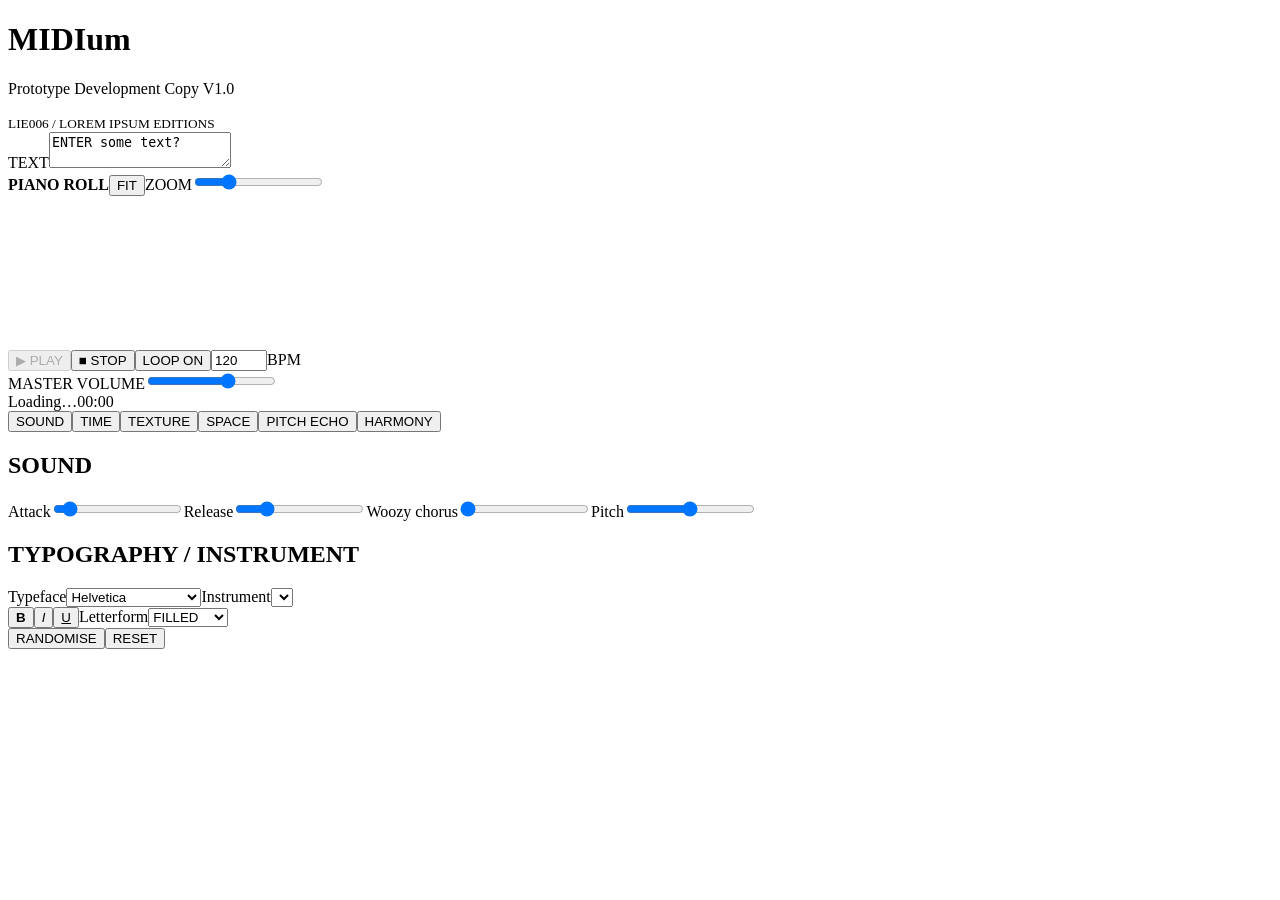
==== mobile/index.html @ 0c48cbe2 "Add mobile MK3 under mobile/; preserve desktop" ====
<!doctype html><html lang="en"><head><meta charset="utf-8"><meta name="viewport" content="width=device-width,initial-scale=1,viewport-fit=cover"><meta name="theme-color" content="#c84d16"><title>MIDIum Mobile MK3 — LIE006</title><link rel="stylesheet" href="mobile.css"></head><body><main><header><h1>MIDIum</h1><div><p>Prototype Development Copy V1.0</p><small>LIE006 / LOREM IPSUM EDITIONS</small></div></header><section class="source-panel"><label for="source">TEXT</label><textarea id="source" rows="2" spellcheck="false">ENTER some text?</textarea></section><section class="roll-panel" aria-label="Piano roll"><div class="roll-tools"><strong>PIANO ROLL</strong><span id="count"></span><button id="fit">FIT</button><label>ZOOM<input id="zoom" type="range" min=".2" max="12" step=".1" value="3"></label></div><div id="rollViewport"><div id="rollSurface"><canvas id="roll" aria-label="Text-generated notes"></canvas><div id="playhead"></div></div></div></section><div class="performance"><div class="transport"><button id="play" disabled>▶ PLAY</button><button id="stop">■ STOP</button><button id="loop" aria-pressed="true">LOOP ON</button><label class="tempo"><input id="tempo" aria-label="Tempo" type="number" min="20" max="480" value="120">BPM</label></div><label class="slider" for="volume"><span>MASTER VOLUME</span><input id="volume" type="range" min="0" max="100" step="1" value="65"><output id="volumeValue"></output></label></div><div class="readout"><span id="status" role="status">Loading…</span><span id="elapsed">00:00</span></div><nav class="tabs" aria-label="Effects"><button data-effect="sound" aria-pressed="true">SOUND</button><button data-effect="time" aria-pressed="false">TIME</button><button data-effect="texture" aria-pressed="false">TEXTURE</button><button data-effect="space" aria-pressed="false">SPACE</button><button data-effect="echo" aria-pressed="false">PITCH ECHO</button><button data-effect="harmony" aria-pressed="false">HARMONY</button></nav><section id="sound" class="effect" ><h2>SOUND</h2><div class="effect-body"><label class="slider" for="attack"><span>Attack</span><input id="attack" type="range" min="0.001" max="2" step="0.001" value="0.175"><output id="attackValue"></output></label><label class="slider" for="release"><span>Release</span><input id="release" type="range" min="0.01" max="6" step="0.01" value="1.25"><output id="releaseValue"></output></label><label class="slider" for="chorus"><span>Woozy chorus</span><input id="chorus" type="range" min="0" max="1" step="0.01" value="0"><output id="chorusValue"></output></label><label class="slider" for="pitch"><span>Pitch</span><input id="pitch" type="range" min="-12" max="12" step="0.1" value="0"><output id="pitchValue"></output></label></div></section><section id="time" class="effect" hidden><h2>TIME</h2><div class="effect-body"><label class="slider" for="speed"><span>Speed</span><input id="speed" type="range" min="0.125" max="4" step="0.025" value="1"><output id="speedValue"></output></label><label class="slider" for="reverseTime"><span>Reverse time</span><input id="reverseTime" type="range" min="0.1" max="5" step="0.01" value="0.6"><output id="reverseTimeValue"></output></label><label class="slider" for="reverse"><span>Reverse mix</span><input id="reverse" type="range" min="0" max="1" step="0.01" value="0"><output id="reverseValue"></output></label><label class="slider" for="drift"><span>Drift</span><input id="drift" type="range" min="0" max="1" step="0.01" value="0"><output id="driftValue"></output></label></div></section><section id="texture" class="effect" hidden><h2>TEXTURE</h2><div class="effect-body"><label class="slider" for="crush"><span>Crush</span><input id="crush" type="range" min="0" max="1" step="0.01" value="0"><output id="crushValue"></output></label><label class="slider" for="glitchAmount"><span>Glitch amount</span><input id="glitchAmount" type="range" min="0" max="1" step="0.01" value="0"><output id="glitchAmountValue"></output></label><label class="slider" for="glitchRate"><span>Glitch rate</span><input id="glitchRate" type="range" min="5" max="250" step="1" value="25"><output id="glitchRateValue"></output></label><button id="randomGlitch" aria-pressed="false">GLITCH RANDOM OFF</button><button id="stutter" aria-pressed="false">HOLD STUTTER · 60 ms</button><small>Hold + drag: left faster / right slower</small></div></section><section id="space" class="effect" hidden><h2>SPACE</h2><div class="effect-body"><label class="slider" for="delayTime"><span>Delay time</span><input id="delayTime" type="range" min="0.01" max="2.5" step="0.01" value="0.35"><output id="delayTimeValue"></output></label><label class="slider" for="delayMix"><span>Delay mix</span><input id="delayMix" type="range" min="0" max="1" step="0.01" value="0"><output id="delayMixValue"></output></label><label class="slider" for="feedback"><span>Feedback</span><input id="feedback" type="range" min="0" max="1" step="0.01" value="0.35"><output id="feedbackValue"></output></label><label class="slider" for="mix"><span>Reverb</span><input id="mix" type="range" min="0" max="1" step="0.01" value="0.18"><output id="mixValue"></output></label><label class="slider" for="tone"><span>Tone</span><input id="tone" type="range" min="0" max="1" step="0.01" value="0.5"><output id="toneValue"></output></label><label class="slider" for="length"><span>Length</span><input id="length" type="range" min="0.5" max="8" step="0.1" value="3.4"><output id="lengthValue"></output></label></div></section><section id="echo" class="effect" hidden><h2>PITCH ECHO</h2><div class="effect-body"><label class="select">Scale<select id="echoScale"><option value="follow">FOLLOW HARMONY</option><option value="pentatonic">PENTATONIC</option><option value="minor">MINOR</option><option value="major">MAJOR</option><option value="chromatic">CHROMATIC</option></select></label><label class="select">Interval<select id="echoInterval"><option value="octaves">OCTAVES</option><option value="fifths">FIFTHS</option><option value="thirds">THIRDS</option><option value="mixed">MIXED</option></select></label><label class="select">Pattern<select id="echoPattern"><option value="updown">UP/DOWN</option><option value="up">UP</option><option value="down">DOWN</option><option value="random">RANDOM</option></select></label><label class="slider" for="echoPitch"><span>Pitch</span><input id="echoPitch" type="range" min="-12" max="12" step="1" value="12"><output id="echoPitchValue"></output></label><label class="slider" for="echoRandom"><span>Random</span><input id="echoRandom" type="range" min="0" max="1" step="0.01" value="0"><output id="echoRandomValue"></output></label><label class="slider" for="echoFeedback"><span>Feedback</span><input id="echoFeedback" type="range" min="0" max="1" step="0.01" value="0.35"><output id="echoFeedbackValue"></output></label><label class="slider" for="dry"><span>Dry</span><input id="dry" type="range" min="0" max="1" step="0.01" value="1"><output id="dryValue"></output></label><label class="slider" for="level"><span>Echo level</span><input id="level" type="range" min="0" max="1" step="0.01" value="0"><output id="levelValue"></output></label><label class="slider" for="echoDecay"><span>Decay</span><input id="echoDecay" type="range" min="0" max="1" step="0.01" value="0.35"><output id="echoDecayValue"></output></label><label class="slider" for="echoWooze"><span>Wooze</span><input id="echoWooze" type="range" min="0" max="1" step="0.01" value="0"><output id="echoWoozeValue"></output></label><label class="slider" for="sparse"><span>Sparse</span><input id="sparse" type="range" min="0" max="1" step="0.01" value="0"><output id="sparseValue"></output></label></div></section><section id="harmony" class="effect" hidden><h2>HARMONY</h2><div class="effect-body"><label class="select">Harmony mode<select id="mode"><option value="original">ORIGINAL</option><option value="pentatonic">PENTATONIC</option><option value="minor">MINOR</option><option value="drone">DRONE</option><option value="chromatic">CHROMATIC</option></select></label><label class="slider" for="amount"><span>Harmony amount</span><input id="amount" type="range" min="0" max="1" step="0.01" value="1"><output id="amountValue"></output></label><label class="slider" for="droneLevel"><span>Drone level</span><input id="droneLevel" type="range" min="0" max="1" step="0.01" value="0.25"><output id="droneLevelValue"></output></label><label class="slider" for="droneWooze"><span>Drone wooze</span><input id="droneWooze" type="range" min="0" max="1" step="0.01" value="0"><output id="droneWoozeValue"></output></label><button id="drone" aria-pressed="false">DRONE OFF</button><label class="select">Drone note<select id="droneNote"><option value="auto">AUTO</option><option value="0">C</option><option value="1">C♯</option><option value="2">D</option><option value="3">D♯</option><option value="4">E</option><option value="5">F</option><option value="6">F♯</option><option value="7">G</option><option value="8">G♯</option><option value="9">A</option><option value="10">A♯</option><option value="11">B</option></select></label><label class="select">Octave<select id="octave"><option value="low">LOW</option><option value="mid">MID</option><option value="high">HIGH</option></select></label></div></section><section class="type-panel"><h2>TYPOGRAPHY / INSTRUMENT</h2><div class="type-grid"><label class="select">Typeface<select id="font"><option value="helvetica">Helvetica</option><option value="times">Times New Roman</option><option value="comic">Comic Sans</option></select></label><label class="select">Instrument<select id="instrument"></select></label></div><div class="style-row"><button id="bold" aria-label="Bold" aria-pressed="false"><b>B</b></button><button id="italic" aria-label="Italic" aria-pressed="false"><i>I</i></button><button id="underline" aria-label="Underline" aria-pressed="false"><u>U</u></button><label class="select">Letterform<select id="letterform"><option value="filled">FILLED</option><option value="outline">OUTLINE</option></select></label></div></section><div class="actions"><button id="randomise">RANDOMISE</button><button id="reset">RESET</button></div></main><script type="module" src="js/mobile.js"></script></body></html>
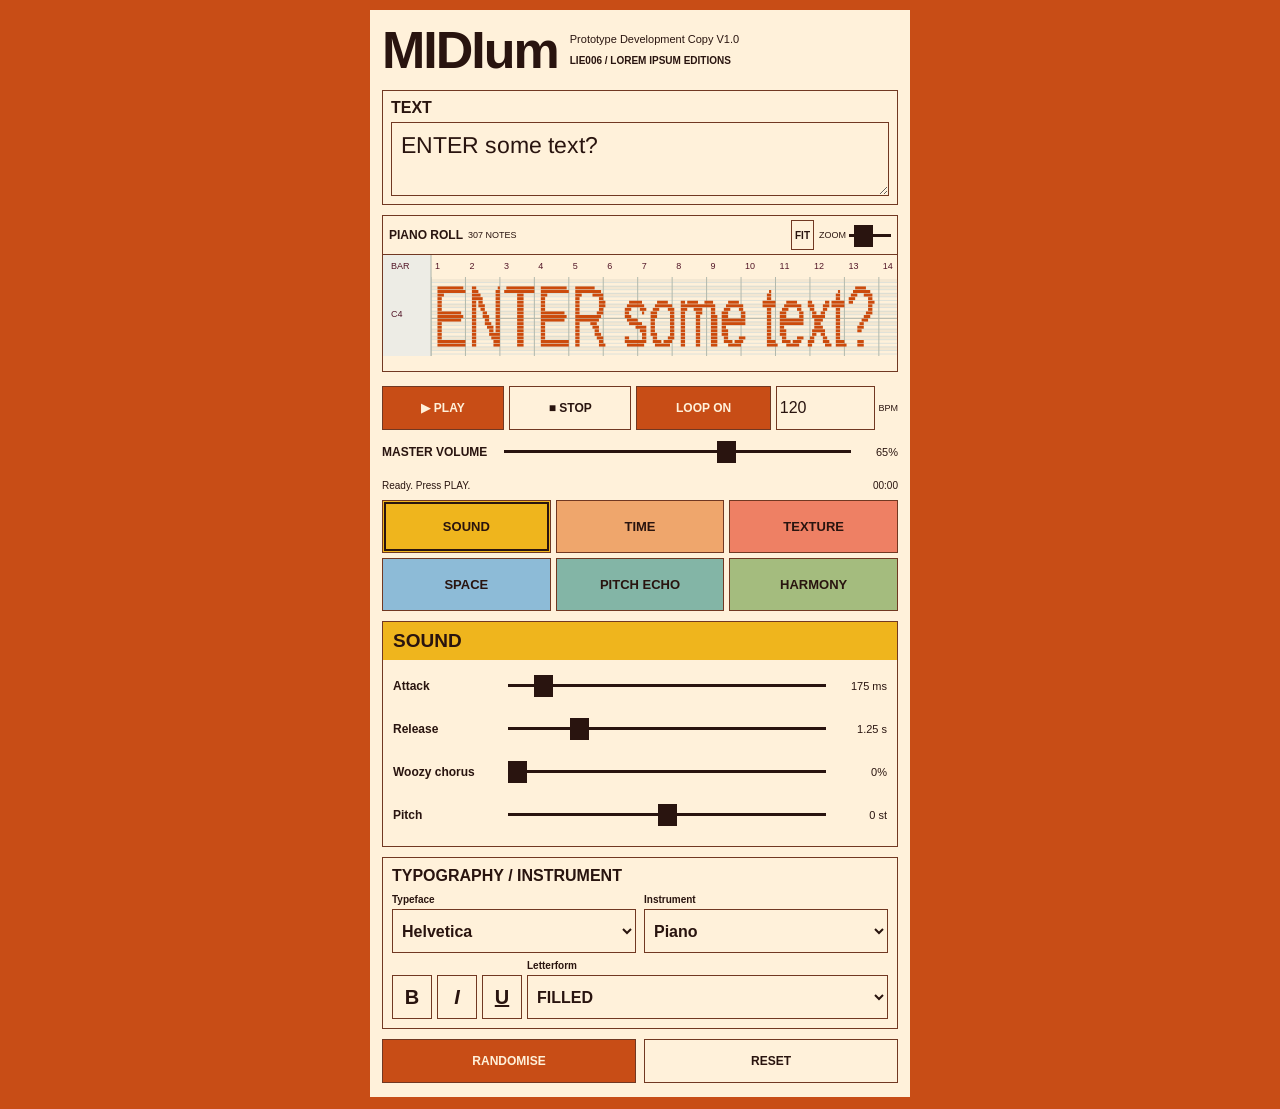
==== commit 01d85d8d: "Load corrected mobile audio startup version" ====
--- a/mobile/index.html
+++ b/mobile/index.html
@@ -1 +1 @@
-<!doctype html><html lang="en"><head><meta charset="utf-8"><meta name="viewport" content="width=device-width,initial-scale=1,viewport-fit=cover"><meta name="theme-color" content="#c84d16"><title>MIDIum Mobile MK3 — LIE006</title><link rel="stylesheet" href="mobile.css"></head><body><main><header><h1>MIDIum</h1><div><p>Prototype Development Copy V1.0</p><small>LIE006 / LOREM IPSUM EDITIONS</small></div></header><section class="source-panel"><label for="source">TEXT</label><textarea id="source" rows="2" spellcheck="false">ENTER some text?</textarea></section><section class="roll-panel" aria-label="Piano roll"><div class="roll-tools"><strong>PIANO ROLL</strong><span id="count"></span><button id="fit">FIT</button><label>ZOOM<input id="zoom" type="range" min=".2" max="12" step=".1" value="3"></label></div><div id="rollViewport"><div id="rollSurface"><canvas id="roll" aria-label="Text-generated notes"></canvas><div id="playhead"></div></div></div></section><div class="performance"><div class="transport"><button id="play" disabled>▶ PLAY</button><button id="stop">■ STOP</button><button id="loop" aria-pressed="true">LOOP ON</button><label class="tempo"><input id="tempo" aria-label="Tempo" type="number" min="20" max="480" value="120">BPM</label></div><label class="slider" for="volume"><span>MASTER VOLUME</span><input id="volume" type="range" min="0" max="100" step="1" value="65"><output id="volumeValue"></output></label></div><div class="readout"><span id="status" role="status">Loading…</span><span id="elapsed">00:00</span></div><nav class="tabs" aria-label="Effects"><button data-effect="sound" aria-pressed="true">SOUND</button><button data-effect="time" aria-pressed="false">TIME</button><button data-effect="texture" aria-pressed="false">TEXTURE</button><button data-effect="space" aria-pressed="false">SPACE</button><button data-effect="echo" aria-pressed="false">PITCH ECHO</button><button data-effect="harmony" aria-pressed="false">HARMONY</button></nav><section id="sound" class="effect" ><h2>SOUND</h2><div class="effect-body"><label class="slider" for="attack"><span>Attack</span><input id="attack" type="range" min="0.001" max="2" step="0.001" value="0.175"><output id="attackValue"></output></label><label class="slider" for="release"><span>Release</span><input id="release" type="range" min="0.01" max="6" step="0.01" value="1.25"><output id="releaseValue"></output></label><label class="slider" for="chorus"><span>Woozy chorus</span><input id="chorus" type="range" min="0" max="1" step="0.01" value="0"><output id="chorusValue"></output></label><label class="slider" for="pitch"><span>Pitch</span><input id="pitch" type="range" min="-12" max="12" step="0.1" value="0"><output id="pitchValue"></output></label></div></section><section id="time" class="effect" hidden><h2>TIME</h2><div class="effect-body"><label class="slider" for="speed"><span>Speed</span><input id="speed" type="range" min="0.125" max="4" step="0.025" value="1"><output id="speedValue"></output></label><label class="slider" for="reverseTime"><span>Reverse time</span><input id="reverseTime" type="range" min="0.1" max="5" step="0.01" value="0.6"><output id="reverseTimeValue"></output></label><label class="slider" for="reverse"><span>Reverse mix</span><input id="reverse" type="range" min="0" max="1" step="0.01" value="0"><output id="reverseValue"></output></label><label class="slider" for="drift"><span>Drift</span><input id="drift" type="range" min="0" max="1" step="0.01" value="0"><output id="driftValue"></output></label></div></section><section id="texture" class="effect" hidden><h2>TEXTURE</h2><div class="effect-body"><label class="slider" for="crush"><span>Crush</span><input id="crush" type="range" min="0" max="1" step="0.01" value="0"><output id="crushValue"></output></label><label class="slider" for="glitchAmount"><span>Glitch amount</span><input id="glitchAmount" type="range" min="0" max="1" step="0.01" value="0"><output id="glitchAmountValue"></output></label><label class="slider" for="glitchRate"><span>Glitch rate</span><input id="glitchRate" type="range" min="5" max="250" step="1" value="25"><output id="glitchRateValue"></output></label><button id="randomGlitch" aria-pressed="false">GLITCH RANDOM OFF</button><button id="stutter" aria-pressed="false">HOLD STUTTER · 60 ms</button><small>Hold + drag: left faster / right slower</small></div></section><section id="space" class="effect" hidden><h2>SPACE</h2><div class="effect-body"><label class="slider" for="delayTime"><span>Delay time</span><input id="delayTime" type="range" min="0.01" max="2.5" step="0.01" value="0.35"><output id="delayTimeValue"></output></label><label class="slider" for="delayMix"><span>Delay mix</span><input id="delayMix" type="range" min="0" max="1" step="0.01" value="0"><output id="delayMixValue"></output></label><label class="slider" for="feedback"><span>Feedback</span><input id="feedback" type="range" min="0" max="1" step="0.01" value="0.35"><output id="feedbackValue"></output></label><label class="slider" for="mix"><span>Reverb</span><input id="mix" type="range" min="0" max="1" step="0.01" value="0.18"><output id="mixValue"></output></label><label class="slider" for="tone"><span>Tone</span><input id="tone" type="range" min="0" max="1" step="0.01" value="0.5"><output id="toneValue"></output></label><label class="slider" for="length"><span>Length</span><input id="length" type="range" min="0.5" max="8" step="0.1" value="3.4"><output id="lengthValue"></output></label></div></section><section id="echo" class="effect" hidden><h2>PITCH ECHO</h2><div class="effect-body"><label class="select">Scale<select id="echoScale"><option value="follow">FOLLOW HARMONY</option><option value="pentatonic">PENTATONIC</option><option value="minor">MINOR</option><option value="major">MAJOR</option><option value="chromatic">CHROMATIC</option></select></label><label class="select">Interval<select id="echoInterval"><option value="octaves">OCTAVES</option><option value="fifths">FIFTHS</option><option value="thirds">THIRDS</option><option value="mixed">MIXED</option></select></label><label class="select">Pattern<select id="echoPattern"><option value="updown">UP/DOWN</option><option value="up">UP</option><option value="down">DOWN</option><option value="random">RANDOM</option></select></label><label class="slider" for="echoPitch"><span>Pitch</span><input id="echoPitch" type="range" min="-12" max="12" step="1" value="12"><output id="echoPitchValue"></output></label><label class="slider" for="echoRandom"><span>Random</span><input id="echoRandom" type="range" min="0" max="1" step="0.01" value="0"><output id="echoRandomValue"></output></label><label class="slider" for="echoFeedback"><span>Feedback</span><input id="echoFeedback" type="range" min="0" max="1" step="0.01" value="0.35"><output id="echoFeedbackValue"></output></label><label class="slider" for="dry"><span>Dry</span><input id="dry" type="range" min="0" max="1" step="0.01" value="1"><output id="dryValue"></output></label><label class="slider" for="level"><span>Echo level</span><input id="level" type="range" min="0" max="1" step="0.01" value="0"><output id="levelValue"></output></label><label class="slider" for="echoDecay"><span>Decay</span><input id="echoDecay" type="range" min="0" max="1" step="0.01" value="0.35"><output id="echoDecayValue"></output></label><label class="slider" for="echoWooze"><span>Wooze</span><input id="echoWooze" type="range" min="0" max="1" step="0.01" value="0"><output id="echoWoozeValue"></output></label><label class="slider" for="sparse"><span>Sparse</span><input id="sparse" type="range" min="0" max="1" step="0.01" value="0"><output id="sparseValue"></output></label></div></section><section id="harmony" class="effect" hidden><h2>HARMONY</h2><div class="effect-body"><label class="select">Harmony mode<select id="mode"><option value="original">ORIGINAL</option><option value="pentatonic">PENTATONIC</option><option value="minor">MINOR</option><option value="drone">DRONE</option><option value="chromatic">CHROMATIC</option></select></label><label class="slider" for="amount"><span>Harmony amount</span><input id="amount" type="range" min="0" max="1" step="0.01" value="1"><output id="amountValue"></output></label><label class="slider" for="droneLevel"><span>Drone level</span><input id="droneLevel" type="range" min="0" max="1" step="0.01" value="0.25"><output id="droneLevelValue"></output></label><label class="slider" for="droneWooze"><span>Drone wooze</span><input id="droneWooze" type="range" min="0" max="1" step="0.01" value="0"><output id="droneWoozeValue"></output></label><button id="drone" aria-pressed="false">DRONE OFF</button><label class="select">Drone note<select id="droneNote"><option value="auto">AUTO</option><option value="0">C</option><option value="1">C♯</option><option value="2">D</option><option value="3">D♯</option><option value="4">E</option><option value="5">F</option><option value="6">F♯</option><option value="7">G</option><option value="8">G♯</option><option value="9">A</option><option value="10">A♯</option><option value="11">B</option></select></label><label class="select">Octave<select id="octave"><option value="low">LOW</option><option value="mid">MID</option><option value="high">HIGH</option></select></label></div></section><section class="type-panel"><h2>TYPOGRAPHY / INSTRUMENT</h2><div class="type-grid"><label class="select">Typeface<select id="font"><option value="helvetica">Helvetica</option><option value="times">Times New Roman</option><option value="comic">Comic Sans</option></select></label><label class="select">Instrument<select id="instrument"></select></label></div><div class="style-row"><button id="bold" aria-label="Bold" aria-pressed="false"><b>B</b></button><button id="italic" aria-label="Italic" aria-pressed="false"><i>I</i></button><button id="underline" aria-label="Underline" aria-pressed="false"><u>U</u></button><label class="select">Letterform<select id="letterform"><option value="filled">FILLED</option><option value="outline">OUTLINE</option></select></label></div></section><div class="actions"><button id="randomise">RANDOMISE</button><button id="reset">RESET</button></div></main><script type="module" src="js/mobile.js"></script></body></html>
+<!doctype html><html lang="en"><head><meta charset="utf-8"><meta name="viewport" content="width=device-width,initial-scale=1,viewport-fit=cover"><meta name="theme-color" content="#c84d16"><title>MIDIum Mobile MK3 — LIE006</title><link rel="stylesheet" href="mobile.css"></head><body><main><header><h1>MIDIum</h1><div><p>Prototype Development Copy V1.0</p><small>LIE006 / LOREM IPSUM EDITIONS</small></div></header><section class="source-panel"><label for="source">TEXT</label><textarea id="source" rows="2" spellcheck="false">ENTER some text?</textarea></section><section class="roll-panel" aria-label="Piano roll"><div class="roll-tools"><strong>PIANO ROLL</strong><span id="count"></span><button id="fit">FIT</button><label>ZOOM<input id="zoom" type="range" min=".2" max="12" step=".1" value="3"></label></div><div id="rollViewport"><div id="rollSurface"><canvas id="roll" aria-label="Text-generated notes"></canvas><div id="playhead"></div></div></div></section><div class="performance"><div class="transport"><button id="play" disabled>▶ PLAY</button><button id="stop">■ STOP</button><button id="loop" aria-pressed="true">LOOP ON</button><label class="tempo"><input id="tempo" aria-label="Tempo" type="number" min="20" max="480" value="120">BPM</label></div><label class="slider" for="volume"><span>MASTER VOLUME</span><input id="volume" type="range" min="0" max="100" step="1" value="65"><output id="volumeValue"></output></label></div><div class="readout"><span id="status" role="status">Loading…</span><span id="elapsed">00:00</span></div><nav class="tabs" aria-label="Effects"><button data-effect="sound" aria-pressed="true">SOUND</button><button data-effect="time" aria-pressed="false">TIME</button><button data-effect="texture" aria-pressed="false">TEXTURE</button><button data-effect="space" aria-pressed="false">SPACE</button><button data-effect="echo" aria-pressed="false">PITCH ECHO</button><button data-effect="harmony" aria-pressed="false">HARMONY</button></nav><section id="sound" class="effect" ><h2>SOUND</h2><div class="effect-body"><label class="slider" for="attack"><span>Attack</span><input id="attack" type="range" min="0.001" max="2" step="0.001" value="0.175"><output id="attackValue"></output></label><label class="slider" for="release"><span>Release</span><input id="release" type="range" min="0.01" max="6" step="0.01" value="1.25"><output id="releaseValue"></output></label><label class="slider" for="chorus"><span>Woozy chorus</span><input id="chorus" type="range" min="0" max="1" step="0.01" value="0"><output id="chorusValue"></output></label><label class="slider" for="pitch"><span>Pitch</span><input id="pitch" type="range" min="-12" max="12" step="0.1" value="0"><output id="pitchValue"></output></label></div></section><section id="time" class="effect" hidden><h2>TIME</h2><div class="effect-body"><label class="slider" for="speed"><span>Speed</span><input id="speed" type="range" min="0.125" max="4" step="0.025" value="1"><output id="speedValue"></output></label><label class="slider" for="reverseTime"><span>Reverse time</span><input id="reverseTime" type="range" min="0.1" max="5" step="0.01" value="0.6"><output id="reverseTimeValue"></output></label><label class="slider" for="reverse"><span>Reverse mix</span><input id="reverse" type="range" min="0" max="1" step="0.01" value="0"><output id="reverseValue"></output></label><label class="slider" for="drift"><span>Drift</span><input id="drift" type="range" min="0" max="1" step="0.01" value="0"><output id="driftValue"></output></label></div></section><section id="texture" class="effect" hidden><h2>TEXTURE</h2><div class="effect-body"><label class="slider" for="crush"><span>Crush</span><input id="crush" type="range" min="0" max="1" step="0.01" value="0"><output id="crushValue"></output></label><label class="slider" for="glitchAmount"><span>Glitch amount</span><input id="glitchAmount" type="range" min="0" max="1" step="0.01" value="0"><output id="glitchAmountValue"></output></label><label class="slider" for="glitchRate"><span>Glitch rate</span><input id="glitchRate" type="range" min="5" max="250" step="1" value="25"><output id="glitchRateValue"></output></label><button id="randomGlitch" aria-pressed="false">GLITCH RANDOM OFF</button><button id="stutter" aria-pressed="false">HOLD STUTTER · 60 ms</button><small>Hold + drag: left faster / right slower</small></div></section><section id="space" class="effect" hidden><h2>SPACE</h2><div class="effect-body"><label class="slider" for="delayTime"><span>Delay time</span><input id="delayTime" type="range" min="0.01" max="2.5" step="0.01" value="0.35"><output id="delayTimeValue"></output></label><label class="slider" for="delayMix"><span>Delay mix</span><input id="delayMix" type="range" min="0" max="1" step="0.01" value="0"><output id="delayMixValue"></output></label><label class="slider" for="feedback"><span>Feedback</span><input id="feedback" type="range" min="0" max="1" step="0.01" value="0.35"><output id="feedbackValue"></output></label><label class="slider" for="mix"><span>Reverb</span><input id="mix" type="range" min="0" max="1" step="0.01" value="0.18"><output id="mixValue"></output></label><label class="slider" for="tone"><span>Tone</span><input id="tone" type="range" min="0" max="1" step="0.01" value="0.5"><output id="toneValue"></output></label><label class="slider" for="length"><span>Length</span><input id="length" type="range" min="0.5" max="8" step="0.1" value="3.4"><output id="lengthValue"></output></label></div></section><section id="echo" class="effect" hidden><h2>PITCH ECHO</h2><div class="effect-body"><label class="select">Scale<select id="echoScale"><option value="follow">FOLLOW HARMONY</option><option value="pentatonic">PENTATONIC</option><option value="minor">MINOR</option><option value="major">MAJOR</option><option value="chromatic">CHROMATIC</option></select></label><label class="select">Interval<select id="echoInterval"><option value="octaves">OCTAVES</option><option value="fifths">FIFTHS</option><option value="thirds">THIRDS</option><option value="mixed">MIXED</option></select></label><label class="select">Pattern<select id="echoPattern"><option value="updown">UP/DOWN</option><option value="up">UP</option><option value="down">DOWN</option><option value="random">RANDOM</option></select></label><label class="slider" for="echoPitch"><span>Pitch</span><input id="echoPitch" type="range" min="-12" max="12" step="1" value="12"><output id="echoPitchValue"></output></label><label class="slider" for="echoRandom"><span>Random</span><input id="echoRandom" type="range" min="0" max="1" step="0.01" value="0"><output id="echoRandomValue"></output></label><label class="slider" for="echoFeedback"><span>Feedback</span><input id="echoFeedback" type="range" min="0" max="1" step="0.01" value="0.35"><output id="echoFeedbackValue"></output></label><label class="slider" for="dry"><span>Dry</span><input id="dry" type="range" min="0" max="1" step="0.01" value="1"><output id="dryValue"></output></label><label class="slider" for="level"><span>Echo level</span><input id="level" type="range" min="0" max="1" step="0.01" value="0"><output id="levelValue"></output></label><label class="slider" for="echoDecay"><span>Decay</span><input id="echoDecay" type="range" min="0" max="1" step="0.01" value="0.35"><output id="echoDecayValue"></output></label><label class="slider" for="echoWooze"><span>Wooze</span><input id="echoWooze" type="range" min="0" max="1" step="0.01" value="0"><output id="echoWoozeValue"></output></label><label class="slider" for="sparse"><span>Sparse</span><input id="sparse" type="range" min="0" max="1" step="0.01" value="0"><output id="sparseValue"></output></label></div></section><section id="harmony" class="effect" hidden><h2>HARMONY</h2><div class="effect-body"><label class="select">Harmony mode<select id="mode"><option value="original">ORIGINAL</option><option value="pentatonic">PENTATONIC</option><option value="minor">MINOR</option><option value="drone">DRONE</option><option value="chromatic">CHROMATIC</option></select></label><label class="slider" for="amount"><span>Harmony amount</span><input id="amount" type="range" min="0" max="1" step="0.01" value="1"><output id="amountValue"></output></label><label class="slider" for="droneLevel"><span>Drone level</span><input id="droneLevel" type="range" min="0" max="1" step="0.01" value="0.25"><output id="droneLevelValue"></output></label><label class="slider" for="droneWooze"><span>Drone wooze</span><input id="droneWooze" type="range" min="0" max="1" step="0.01" value="0"><output id="droneWoozeValue"></output></label><button id="drone" aria-pressed="false">DRONE OFF</button><label class="select">Drone note<select id="droneNote"><option value="auto">AUTO</option><option value="0">C</option><option value="1">C♯</option><option value="2">D</option><option value="3">D♯</option><option value="4">E</option><option value="5">F</option><option value="6">F♯</option><option value="7">G</option><option value="8">G♯</option><option value="9">A</option><option value="10">A♯</option><option value="11">B</option></select></label><label class="select">Octave<select id="octave"><option value="low">LOW</option><option value="mid">MID</option><option value="high">HIGH</option></select></label></div></section><section class="type-panel"><h2>TYPOGRAPHY / INSTRUMENT</h2><div class="type-grid"><label class="select">Typeface<select id="font"><option value="helvetica">Helvetica</option><option value="times">Times New Roman</option><option value="comic">Comic Sans</option></select></label><label class="select">Instrument<select id="instrument"></select></label></div><div class="style-row"><button id="bold" aria-label="Bold" aria-pressed="false"><b>B</b></button><button id="italic" aria-label="Italic" aria-pressed="false"><i>I</i></button><button id="underline" aria-label="Underline" aria-pressed="false"><u>U</u></button><label class="select">Letterform<select id="letterform"><option value="filled">FILLED</option><option value="outline">OUTLINE</option></select></label></div></section><div class="actions"><button id="randomise">RANDOMISE</button><button id="reset">RESET</button></div></main><script type="module" src="js/mobile.js?v=mobile-audio1"></script></body></html>
--- a/mobile/mobile.css
+++ b/mobile/mobile.css
@@ -0,0 +1 @@
+:root{font-family:Helvetica,Arial,sans-serif;color:#29140f;background:#c84d16;color-scheme:light;--cream:#fff1da;--line:#713822;--sound:#efb51d;--time:#efa66c;--texture:#ee8064;--space:#8dbbd7;--echo:#83b5a6;--harmony:#a4bc7e}*{box-sizing:border-box}body{margin:0;padding:10px 8px max(12px,env(safe-area-inset-bottom))}main{max-width:540px;margin:auto;background:var(--cream);padding:14px 12px}header{display:flex;align-items:center;gap:12px;margin-bottom:14px}h1{font-size:clamp(35px,9vw,52px);letter-spacing:-2px;line-height:1;margin:0}header div{flex:1}header p{font-size:11px;margin:0 0 5px}small{font-size:10px}header small{font-weight:700}button,select,textarea,input[type=number]{font:inherit;color:inherit;background:var(--cream);border:1px solid var(--line);border-radius:0;box-shadow:none}button{min-height:44px;padding:7px;font-size:12px;font-weight:700;cursor:pointer;user-select:none;-webkit-user-select:none}button[aria-pressed=true]{background:#29140f;color:var(--cream)}button:disabled{opacity:.5}button:focus-visible,input:focus-visible,select:focus-visible,textarea:focus-visible{outline:2px solid #29140f;outline-offset:2px}.source-panel,.roll-panel,.effect,.type-panel{border:1px solid var(--line);margin-bottom:10px}.source-panel{padding:8px}.source-panel>label{display:block;font-weight:700;margin-bottom:5px}textarea{display:block;width:100%;font-size:23px;font-weight:700;padding:9px;min-height:70px;max-height:160px;resize:vertical}.roll-tools{display:flex;align-items:center;gap:5px;padding:0 6px;border-bottom:1px solid var(--line);font-size:9px}.roll-tools strong{font-size:12px}.roll-tools>span{margin-right:auto}.roll-tools button{min-height:30px;font-size:10px;padding:3px}.roll-tools label{display:flex;align-items:center;font-size:9px;gap:3px}.roll-tools input{width:42px!important}#rollViewport{height:116px;overflow:auto;overscroll-behavior-x:contain}#rollSurface{position:relative;min-height:100%}#roll{position:sticky;left:0;display:block}#playhead{display:none}.performance{position:sticky;top:0;z-index:5;background:var(--cream);padding:4px 0}.transport{display:grid;grid-template-columns:1fr 1fr 1.1fr 1fr;gap:5px}.transport button{font-size:12px;padding:5px 2px}#play,#loop[aria-pressed=true]{background:#c84d16;color:#fff1da}.tempo{display:flex;align-items:center;gap:3px;font-size:9px}.tempo input{width:100%;min-width:0;font-size:16px;min-height:44px;padding:3px}.slider{display:grid;grid-template-columns:108px minmax(40px,1fr) 54px;align-items:center;gap:7px;min-height:43px;font-size:12px;font-weight:700}.slider output{text-align:right;font-size:11px;font-weight:400}.performance>.slider{grid-template-columns:115px minmax(40px,1fr) 40px}.readout{display:flex;justify-content:space-between;gap:10px;font-size:10px;min-height:23px;padding:3px 0}.error{color:#a00000}.tabs{display:grid;grid-template-columns:repeat(3,minmax(0,1fr));gap:5px;margin-bottom:10px}.tabs button{min-height:53px;font-size:13px;padding:5px 2px;color:#29140f}.tabs [data-effect=sound],#sound h2{background:var(--sound)}.tabs [data-effect=time],#time h2{background:var(--time)}.tabs [data-effect=texture],#texture h2{background:var(--texture)}.tabs [data-effect=space],#space h2{background:var(--space)}.tabs [data-effect=echo],#echo h2{background:var(--echo)}.tabs [data-effect=harmony],#harmony h2{background:var(--harmony)}.tabs button[aria-pressed=true]{outline:2px solid #29140f;outline-offset:-4px}.effect[hidden]{display:none}h2{margin:0;padding:8px 10px;font-size:19px}.effect-body{padding:4px 10px 10px}.effect button{width:100%;margin-top:7px}.select{display:grid;grid-template-columns:98px minmax(0,1fr);align-items:center;gap:8px;font-size:12px;font-weight:700;margin:7px 0}select{width:100%;min-width:0;font-size:16px;min-height:44px;padding:5px}input[type=range]{appearance:none;-webkit-appearance:none;background:transparent;height:38px;min-width:0;width:100%;margin:0;accent-color:#29140f}input[type=range]::-webkit-slider-runnable-track{height:3px;background:#29140f}input[type=range]::-webkit-slider-thumb{appearance:none;-webkit-appearance:none;width:19px;height:22px;background:#29140f;border:0;border-radius:0;margin-top:-9px}input[type=range]::-moz-range-track{height:3px;background:#29140f}input[type=range]::-moz-range-thumb{height:22px;width:19px;border:0;border-radius:0;background:#29140f}#stutter{min-height:58px;touch-action:none;user-select:none;-webkit-user-select:none;-webkit-touch-callout:none}.effect small{display:block;margin-top:6px}.type-panel{padding:0 9px 9px}.type-panel h2{font-size:16px;padding:9px 0}.type-grid{display:grid;grid-template-columns:1fr 1fr;gap:8px}.type-grid .select{display:block;margin-top:0;font-size:10px}.type-grid select{margin-top:4px}.style-row{display:grid;grid-template-columns:40px 40px 40px 1fr;gap:5px;align-items:end}.style-row button{font-size:20px}.style-row .select{display:block;font-size:10px;margin:0}.style-row select{margin-top:4px}.actions{display:grid;grid-template-columns:1fr 1fr;gap:8px}#randomise{background:#c84d16;color:#fff1da}@media(max-width:350px){main{padding:12px 8px}.slider{grid-template-columns:96px minmax(30px,1fr) 48px;gap:5px;font-size:11px}.roll-tools strong{font-size:10px}.roll-tools input{width:32px!important}.tabs button{font-size:11px}header{gap:8px}header p{font-size:10px}header small{font-size:9px}}
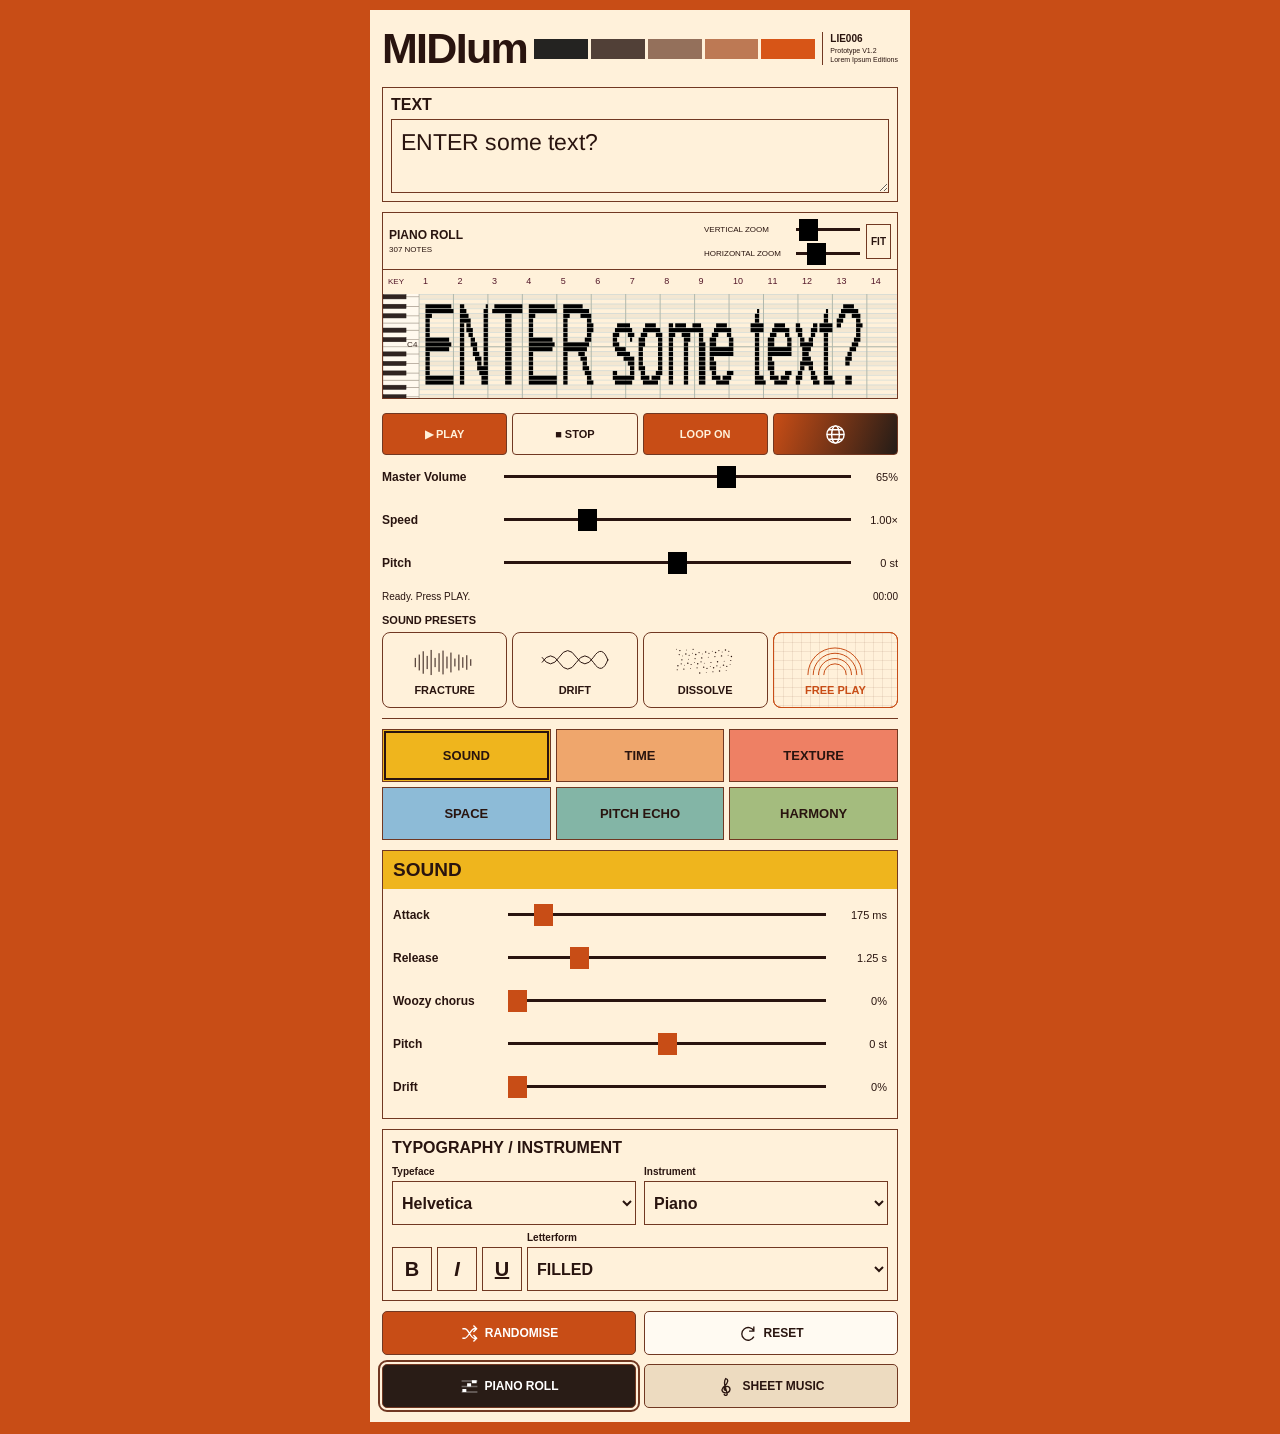
==== commit e3a8e579: "Complete mobile V1.2 visual update" ====
--- a/mobile/index.html
+++ b/mobile/index.html
@@ -1 +1 @@
-<!doctype html><html lang="en"><head><meta charset="utf-8"><meta name="viewport" content="width=device-width,initial-scale=1,viewport-fit=cover"><meta name="theme-color" content="#c84d16"><title>MIDIum Mobile MK3 — LIE006</title><link rel="stylesheet" href="mobile.css"></head><body><main><header><h1>MIDIum</h1><div><p>Prototype Development Copy V1.0</p><small>LIE006 / LOREM IPSUM EDITIONS</small></div></header><section class="source-panel"><label for="source">TEXT</label><textarea id="source" rows="2" spellcheck="false">ENTER some text?</textarea></section><section class="roll-panel" aria-label="Piano roll"><div class="roll-tools"><strong>PIANO ROLL</strong><span id="count"></span><button id="fit">FIT</button><label>ZOOM<input id="zoom" type="range" min=".2" max="12" step=".1" value="3"></label></div><div id="rollViewport"><div id="rollSurface"><canvas id="roll" aria-label="Text-generated notes"></canvas><div id="playhead"></div></div></div></section><div class="performance"><div class="transport"><button id="play" disabled>▶ PLAY</button><button id="stop">■ STOP</button><button id="loop" aria-pressed="true">LOOP ON</button><label class="tempo"><input id="tempo" aria-label="Tempo" type="number" min="20" max="480" value="120">BPM</label></div><label class="slider" for="volume"><span>MASTER VOLUME</span><input id="volume" type="range" min="0" max="100" step="1" value="65"><output id="volumeValue"></output></label></div><div class="readout"><span id="status" role="status">Loading…</span><span id="elapsed">00:00</span></div><nav class="tabs" aria-label="Effects"><button data-effect="sound" aria-pressed="true">SOUND</button><button data-effect="time" aria-pressed="false">TIME</button><button data-effect="texture" aria-pressed="false">TEXTURE</button><button data-effect="space" aria-pressed="false">SPACE</button><button data-effect="echo" aria-pressed="false">PITCH ECHO</button><button data-effect="harmony" aria-pressed="false">HARMONY</button></nav><section id="sound" class="effect" ><h2>SOUND</h2><div class="effect-body"><label class="slider" for="attack"><span>Attack</span><input id="attack" type="range" min="0.001" max="2" step="0.001" value="0.175"><output id="attackValue"></output></label><label class="slider" for="release"><span>Release</span><input id="release" type="range" min="0.01" max="6" step="0.01" value="1.25"><output id="releaseValue"></output></label><label class="slider" for="chorus"><span>Woozy chorus</span><input id="chorus" type="range" min="0" max="1" step="0.01" value="0"><output id="chorusValue"></output></label><label class="slider" for="pitch"><span>Pitch</span><input id="pitch" type="range" min="-12" max="12" step="0.1" value="0"><output id="pitchValue"></output></label></div></section><section id="time" class="effect" hidden><h2>TIME</h2><div class="effect-body"><label class="slider" for="speed"><span>Speed</span><input id="speed" type="range" min="0.125" max="4" step="0.025" value="1"><output id="speedValue"></output></label><label class="slider" for="reverseTime"><span>Reverse time</span><input id="reverseTime" type="range" min="0.1" max="5" step="0.01" value="0.6"><output id="reverseTimeValue"></output></label><label class="slider" for="reverse"><span>Reverse mix</span><input id="reverse" type="range" min="0" max="1" step="0.01" value="0"><output id="reverseValue"></output></label><label class="slider" for="drift"><span>Drift</span><input id="drift" type="range" min="0" max="1" step="0.01" value="0"><output id="driftValue"></output></label></div></section><section id="texture" class="effect" hidden><h2>TEXTURE</h2><div class="effect-body"><label class="slider" for="crush"><span>Crush</span><input id="crush" type="range" min="0" max="1" step="0.01" value="0"><output id="crushValue"></output></label><label class="slider" for="glitchAmount"><span>Glitch amount</span><input id="glitchAmount" type="range" min="0" max="1" step="0.01" value="0"><output id="glitchAmountValue"></output></label><label class="slider" for="glitchRate"><span>Glitch rate</span><input id="glitchRate" type="range" min="5" max="250" step="1" value="25"><output id="glitchRateValue"></output></label><button id="randomGlitch" aria-pressed="false">GLITCH RANDOM OFF</button><button id="stutter" aria-pressed="false">HOLD STUTTER · 60 ms</button><small>Hold + drag: left faster / right slower</small></div></section><section id="space" class="effect" hidden><h2>SPACE</h2><div class="effect-body"><label class="slider" for="delayTime"><span>Delay time</span><input id="delayTime" type="range" min="0.01" max="2.5" step="0.01" value="0.35"><output id="delayTimeValue"></output></label><label class="slider" for="delayMix"><span>Delay mix</span><input id="delayMix" type="range" min="0" max="1" step="0.01" value="0"><output id="delayMixValue"></output></label><label class="slider" for="feedback"><span>Feedback</span><input id="feedback" type="range" min="0" max="1" step="0.01" value="0.35"><output id="feedbackValue"></output></label><label class="slider" for="mix"><span>Reverb</span><input id="mix" type="range" min="0" max="1" step="0.01" value="0.18"><output id="mixValue"></output></label><label class="slider" for="tone"><span>Tone</span><input id="tone" type="range" min="0" max="1" step="0.01" value="0.5"><output id="toneValue"></output></label><label class="slider" for="length"><span>Length</span><input id="length" type="range" min="0.5" max="8" step="0.1" value="3.4"><output id="lengthValue"></output></label></div></section><section id="echo" class="effect" hidden><h2>PITCH ECHO</h2><div class="effect-body"><label class="select">Scale<select id="echoScale"><option value="follow">FOLLOW HARMONY</option><option value="pentatonic">PENTATONIC</option><option value="minor">MINOR</option><option value="major">MAJOR</option><option value="chromatic">CHROMATIC</option></select></label><label class="select">Interval<select id="echoInterval"><option value="octaves">OCTAVES</option><option value="fifths">FIFTHS</option><option value="thirds">THIRDS</option><option value="mixed">MIXED</option></select></label><label class="select">Pattern<select id="echoPattern"><option value="updown">UP/DOWN</option><option value="up">UP</option><option value="down">DOWN</option><option value="random">RANDOM</option></select></label><label class="slider" for="echoPitch"><span>Pitch</span><input id="echoPitch" type="range" min="-12" max="12" step="1" value="12"><output id="echoPitchValue"></output></label><label class="slider" for="echoRandom"><span>Random</span><input id="echoRandom" type="range" min="0" max="1" step="0.01" value="0"><output id="echoRandomValue"></output></label><label class="slider" for="echoFeedback"><span>Feedback</span><input id="echoFeedback" type="range" min="0" max="1" step="0.01" value="0.35"><output id="echoFeedbackValue"></output></label><label class="slider" for="dry"><span>Dry</span><input id="dry" type="range" min="0" max="1" step="0.01" value="1"><output id="dryValue"></output></label><label class="slider" for="level"><span>Echo level</span><input id="level" type="range" min="0" max="1" step="0.01" value="0"><output id="levelValue"></output></label><label class="slider" for="echoDecay"><span>Decay</span><input id="echoDecay" type="range" min="0" max="1" step="0.01" value="0.35"><output id="echoDecayValue"></output></label><label class="slider" for="echoWooze"><span>Wooze</span><input id="echoWooze" type="range" min="0" max="1" step="0.01" value="0"><output id="echoWoozeValue"></output></label><label class="slider" for="sparse"><span>Sparse</span><input id="sparse" type="range" min="0" max="1" step="0.01" value="0"><output id="sparseValue"></output></label></div></section><section id="harmony" class="effect" hidden><h2>HARMONY</h2><div class="effect-body"><label class="select">Harmony mode<select id="mode"><option value="original">ORIGINAL</option><option value="pentatonic">PENTATONIC</option><option value="minor">MINOR</option><option value="drone">DRONE</option><option value="chromatic">CHROMATIC</option></select></label><label class="slider" for="amount"><span>Harmony amount</span><input id="amount" type="range" min="0" max="1" step="0.01" value="1"><output id="amountValue"></output></label><label class="slider" for="droneLevel"><span>Drone level</span><input id="droneLevel" type="range" min="0" max="1" step="0.01" value="0.25"><output id="droneLevelValue"></output></label><label class="slider" for="droneWooze"><span>Drone wooze</span><input id="droneWooze" type="range" min="0" max="1" step="0.01" value="0"><output id="droneWoozeValue"></output></label><button id="drone" aria-pressed="false">DRONE OFF</button><label class="select">Drone note<select id="droneNote"><option value="auto">AUTO</option><option value="0">C</option><option value="1">C♯</option><option value="2">D</option><option value="3">D♯</option><option value="4">E</option><option value="5">F</option><option value="6">F♯</option><option value="7">G</option><option value="8">G♯</option><option value="9">A</option><option value="10">A♯</option><option value="11">B</option></select></label><label class="select">Octave<select id="octave"><option value="low">LOW</option><option value="mid">MID</option><option value="high">HIGH</option></select></label></div></section><section class="type-panel"><h2>TYPOGRAPHY / INSTRUMENT</h2><div class="type-grid"><label class="select">Typeface<select id="font"><option value="helvetica">Helvetica</option><option value="times">Times New Roman</option><option value="comic">Comic Sans</option></select></label><label class="select">Instrument<select id="instrument"></select></label></div><div class="style-row"><button id="bold" aria-label="Bold" aria-pressed="false"><b>B</b></button><button id="italic" aria-label="Italic" aria-pressed="false"><i>I</i></button><button id="underline" aria-label="Underline" aria-pressed="false"><u>U</u></button><label class="select">Letterform<select id="letterform"><option value="filled">FILLED</option><option value="outline">OUTLINE</option></select></label></div></section><div class="actions"><button id="randomise">RANDOMISE</button><button id="reset">RESET</button></div></main><script type="module" src="js/mobile.js?v=mobile-audio1"></script></body></html>+<!doctype html><html lang="en"><head><meta charset="utf-8"><meta name="viewport" content="width=device-width,initial-scale=1,viewport-fit=cover"><meta name="theme-color" content="#c84d16"><title>MIDIum Mobile MK3 — LIE006</title><link rel="stylesheet" href="mobile.css?v=mobile-v12-final"></head><body><main><header><h1>MIDIum</h1><div class="logo-swatches" aria-hidden="true"><i></i><i></i><i></i><i></i><i></i></div><div class="logo-credit"><strong>LIE006</strong><span>Prototype V1.2</span><span>Lorem Ipsum Editions</span></div></header><section class="source-panel"><label for="source">TEXT</label><textarea id="source" rows="2" spellcheck="false">ENTER some text?</textarea></section><section id="pianoView" class="roll-panel" aria-label="Piano roll"><div class="roll-tools"><div class="roll-title"><strong>PIANO ROLL</strong><span id="count"></span></div><div class="roll-zoom"><label>VERTICAL ZOOM<input id="verticalZoom" type="range" min="0.5" max="8" step="0.1" value="1" aria-label="Vertical zoom"></label><label>HORIZONTAL ZOOM<input id="zoom" type="range" min=".2" max="12" step=".1" value="3" aria-label="Horizontal zoom"></label></div><button id="fit">FIT</button></div><div id="rollViewport"><div id="rollSurface"><canvas id="roll" aria-label="Text-generated notes"></canvas><div id="playhead"></div></div></div></section><section id="sheetView" class="sheet-panel" hidden aria-label="Sheet music"><div class="sheet-tools"><h2>SHEET MUSIC</h2><button id="sheetFit">FIT</button><button id="sheetOut" aria-label="Zoom score out">−</button><button id="sheetIn" aria-label="Zoom score in">+</button></div><p id="sheetStatus" role="status"></p><div class="sheet-scroll"><div id="score"></div></div></section><div class="performance"><div class="transport"><div class="transport-segments"><button id="play" disabled>▶ PLAY</button><button id="stop">■ STOP</button><button id="loop" aria-pressed="true">LOOP ON</button></div><label class="globe-colour" title="Global colour and sound"><svg viewBox="0 0 24 24" aria-hidden="true" fill="none" stroke="currentColor" stroke-width="1.5"><circle cx="12" cy="12" r="9"/><ellipse cx="12" cy="12" rx="4" ry="9"/><path d="M3 12h18M5 7h14M5 17h14"/></svg><input id="noteColour" type="color" value="#000000" aria-label="Global colour and sound intensity"></label><input id="tempo" type="hidden" value="120"></div><label class="slider" for="volume"><span>Master Volume</span><input id="volume" type="range" min="0" max="100" step="1" value="65"><output id="volumeValue"></output></label><label class="slider" for="speed"><span>Speed</span><input id="speed" type="range" min="0.125" max="4" step="0.025" value="1"><output id="speedValue"></output></label><label class="slider" for="performancePitch"><span>Pitch</span><input id="performancePitch" type="range" min="-12" max="12" step="0.1" value="0"><output id="performancePitchValue"></output></label></div><div class="readout"><span id="status" role="status">Loading…</span><span id="elapsed">00:00</span></div><section class="presets" aria-label="Sound presets"><h2>SOUND PRESETS</h2><div><button data-preset="fracture" aria-pressed="false"><svg viewBox="0 0 110 56" aria-hidden="true" fill="none" stroke="currentColor" stroke-width="1.5"><path d="M10 21v14"/><path d="M16 16v24"/><path d="M22 11v34"/><path d="M28 18v20"/><path d="M34 9v38"/><path d="M40 21v14"/><path d="M46 14v28"/><path d="M52 10v36"/><path d="M58 19v18"/><path d="M64 13v30"/><path d="M70 22v12"/><path d="M76 16v24"/><path d="M82 20v16"/><path d="M88 17v22"/><path d="M94 23v10"/></svg><span>FRACTURE</span></button><button data-preset="drift" aria-pressed="false"><svg viewBox="0 0 110 56" aria-hidden="true" fill="none" stroke="currentColor" stroke-width="1.5"><path d="M5 28Q18 8 31 28T57 28T83 28T105 23M5 20Q18 40 31 20T57 20T83 20T105 25"/></svg><span>DRIFT</span></button><button data-preset="dissolve" aria-pressed="false"><svg viewBox="0 0 110 56" aria-hidden="true" fill="none" stroke="currentColor" stroke-width="1.5"><circle cx="12" cy="8" r="0.7" fill="currentColor" stroke="none"/><circle cx="49" cy="27" r="0.8999999999999999" fill="currentColor" stroke="none"/><circle cx="86" cy="9" r="1.1" fill="currentColor" stroke="none"/><circle cx="39" cy="28" r="0.7" fill="currentColor" stroke="none"/><circle cx="76" cy="10" r="0.8999999999999999" fill="currentColor" stroke="none"/><circle cx="29" cy="29" r="1.1" fill="currentColor" stroke="none"/><circle cx="66" cy="11" r="0.7" fill="currentColor" stroke="none"/><circle cx="19" cy="30" r="0.8999999999999999" fill="currentColor" stroke="none"/><circle cx="56" cy="12" r="1.1" fill="currentColor" stroke="none"/><circle cx="93" cy="31" r="0.7" fill="currentColor" stroke="none"/><circle cx="46" cy="13" r="0.8999999999999999" fill="currentColor" stroke="none"/><circle cx="83" cy="32" r="1.1" fill="currentColor" stroke="none"/><circle cx="36" cy="14" r="0.7" fill="currentColor" stroke="none"/><circle cx="73" cy="33" r="0.8999999999999999" fill="currentColor" stroke="none"/><circle cx="26" cy="15" r="1.1" fill="currentColor" stroke="none"/><circle cx="63" cy="34" r="0.7" fill="currentColor" stroke="none"/><circle cx="16" cy="16" r="0.8999999999999999" fill="currentColor" stroke="none"/><circle cx="53" cy="35" r="1.1" fill="currentColor" stroke="none"/><circle cx="90" cy="17" r="0.7" fill="currentColor" stroke="none"/><circle cx="43" cy="36" r="0.8999999999999999" fill="currentColor" stroke="none"/><circle cx="80" cy="18" r="1.1" fill="currentColor" stroke="none"/><circle cx="33" cy="37" r="0.7" fill="currentColor" stroke="none"/><circle cx="70" cy="19" r="0.8999999999999999" fill="currentColor" stroke="none"/><circle cx="23" cy="38" r="1.1" fill="currentColor" stroke="none"/><circle cx="60" cy="20" r="0.7" fill="currentColor" stroke="none"/><circle cx="13" cy="39" r="0.8999999999999999" fill="currentColor" stroke="none"/><circle cx="50" cy="21" r="1.1" fill="currentColor" stroke="none"/><circle cx="87" cy="40" r="0.7" fill="currentColor" stroke="none"/><circle cx="40" cy="22" r="0.8999999999999999" fill="currentColor" stroke="none"/><circle cx="77" cy="41" r="1.1" fill="currentColor" stroke="none"/><circle cx="30" cy="23" r="0.7" fill="currentColor" stroke="none"/><circle cx="67" cy="42" r="0.8999999999999999" fill="currentColor" stroke="none"/><circle cx="20" cy="24" r="1.1" fill="currentColor" stroke="none"/><circle cx="57" cy="43" r="0.7" fill="currentColor" stroke="none"/><circle cx="94" cy="25" r="0.8999999999999999" fill="currentColor" stroke="none"/><circle cx="47" cy="44" r="1.1" fill="currentColor" stroke="none"/><circle cx="84" cy="26" r="0.7" fill="currentColor" stroke="none"/><circle cx="37" cy="8" r="0.8999999999999999" fill="currentColor" stroke="none"/><circle cx="74" cy="27" r="1.1" fill="currentColor" stroke="none"/><circle cx="27" cy="9" r="0.7" fill="currentColor" stroke="none"/><circle cx="64" cy="28" r="0.8999999999999999" fill="currentColor" stroke="none"/><circle cx="17" cy="10" r="1.1" fill="currentColor" stroke="none"/><circle cx="54" cy="29" r="0.7" fill="currentColor" stroke="none"/><circle cx="91" cy="11" r="0.8999999999999999" fill="currentColor" stroke="none"/><circle cx="44" cy="30" r="1.1" fill="currentColor" stroke="none"/><circle cx="81" cy="12" r="0.7" fill="currentColor" stroke="none"/><circle cx="34" cy="31" r="0.8999999999999999" fill="currentColor" stroke="none"/><circle cx="71" cy="13" r="1.1" fill="currentColor" stroke="none"/><circle cx="24" cy="32" r="0.7" fill="currentColor" stroke="none"/><circle cx="61" cy="14" r="0.8999999999999999" fill="currentColor" stroke="none"/><circle cx="14" cy="33" r="1.1" fill="currentColor" stroke="none"/><circle cx="51" cy="15" r="0.7" fill="currentColor" stroke="none"/><circle cx="88" cy="34" r="0.8999999999999999" fill="currentColor" stroke="none"/><circle cx="41" cy="16" r="1.1" fill="currentColor" stroke="none"/><circle cx="78" cy="35" r="0.7" fill="currentColor" stroke="none"/><circle cx="31" cy="17" r="0.8999999999999999" fill="currentColor" stroke="none"/><circle cx="68" cy="36" r="1.1" fill="currentColor" stroke="none"/><circle cx="21" cy="18" r="0.7" fill="currentColor" stroke="none"/><circle cx="58" cy="37" r="0.8999999999999999" fill="currentColor" stroke="none"/><circle cx="95" cy="19" r="1.1" fill="currentColor" stroke="none"/></svg><span>DISSOLVE</span></button><button data-preset="free" aria-pressed="true"><svg viewBox="0 0 110 56" aria-hidden="true" fill="none" stroke="currentColor" stroke-width="1.5"><path d="M14 47a41 41 0 0 1 82 0M22 47a33 33 0 0 1 66 0M30 47a25 25 0 0 1 50 0M38 47a17 17 0 0 1 34 0"/></svg><span>FREE PLAY</span></button></div></section><nav class="tabs" aria-label="Effects"><button data-effect="sound" aria-pressed="true">SOUND</button><button data-effect="time" aria-pressed="false">TIME</button><button data-effect="texture" aria-pressed="false">TEXTURE</button><button data-effect="space" aria-pressed="false">SPACE</button><button data-effect="echo" aria-pressed="false">PITCH ECHO</button><button data-effect="harmony" aria-pressed="false">HARMONY</button></nav><section id="sound" class="effect" ><h2>SOUND</h2><div class="effect-body"><label class="slider" for="attack"><span>Attack</span><input id="attack" type="range" min="0.001" max="2" step="0.001" value="0.175"><output id="attackValue"></output></label><label class="slider" for="release"><span>Release</span><input id="release" type="range" min="0.01" max="6" step="0.01" value="1.25"><output id="releaseValue"></output></label><label class="slider" for="chorus"><span>Woozy chorus</span><input id="chorus" type="range" min="0" max="1" step="0.01" value="0"><output id="chorusValue"></output></label><label class="slider" for="pitch"><span>Pitch</span><input id="pitch" type="range" min="-12" max="12" step="0.1" value="0"><output id="pitchValue"></output></label><label class="slider" for="drift"><span>Drift</span><input id="drift" type="range" min="0" max="1" step="0.01" value="0"><output id="driftValue"></output></label></div></section><section id="time" class="effect" hidden><h2>TIME</h2><div class="effect-body"><label class="slider" for="reverseTime"><span>Reverse time</span><input id="reverseTime" type="range" min="0.1" max="5" step="0.01" value="0.6"><output id="reverseTimeValue"></output></label><label class="slider" for="reverse"><span>Reverse mix</span><input id="reverse" type="range" min="0" max="1" step="0.01" value="0"><output id="reverseValue"></output></label><hr class="control-divider"><label class="slider" for="delayTime"><span>Delay time</span><input id="delayTime" type="range" min="0.01" max="2.5" step="0.01" value="0.35"><output id="delayTimeValue"></output></label><label class="slider" for="delayMix"><span>Delay mix</span><input id="delayMix" type="range" min="0" max="1" step="0.01" value="0"><output id="delayMixValue"></output></label><label class="slider" for="feedback"><span>Delay feedback</span><input id="feedback" type="range" min="0" max="1" step="0.01" value="0.35"><output id="feedbackValue"></output></label></div></section><section id="texture" class="effect" hidden><h2>TEXTURE</h2><div class="effect-body"><label class="slider" for="crush"><span>Crush</span><input id="crush" type="range" min="0" max="1" step="0.01" value="0"><output id="crushValue"></output></label><label class="slider" for="warmth"><span>Warmth</span><input id="warmth" type="range" min="0" max="1" step=".01" value="0.6"><output id="warmthValue"></output></label><label class="slider" for="grain"><span>Grain</span><input id="grain" type="range" min="0" max="1" step=".01" value="0.35"><output id="grainValue"></output></label><label class="slider" for="blend"><span>Blend</span><input id="blend" type="range" min="0" max="1" step=".01" value="1"><output id="blendValue"></output></label><hr class="control-divider"><label class="slider" for="glitchAmount"><span>Glitch amount</span><input id="glitchAmount" type="range" min="0" max="1" step="0.01" value="0"><output id="glitchAmountValue"></output></label><label class="slider" for="glitchRate"><span>Glitch rate</span><input id="glitchRate" type="range" min="5" max="250" step="1" value="25"><output id="glitchRateValue"></output></label><button id="randomGlitch" aria-pressed="false"><svg viewBox="0 0 24 24" aria-hidden="true" fill="none" stroke="currentColor" stroke-width="1.7"><path d="M3 6h3c5 0 7 12 12 12h3m-4-4 4 4-4 4M3 18h3c2 0 4-3 6-6s4-6 6-6h3m-4-4 4 4-4 4"/></svg><span id="randomGlitchText">GLITCH RANDOM OFF</span></button><button id="stutter" aria-pressed="false"><span class="stutter-caption"><svg viewBox="0 0 24 24" aria-hidden="true" fill="none" stroke="currentColor" stroke-width="1.7"><path d="M4 10a8 8 0 0 1 14-5l3 3M21 3v5h-5M20 14A8 8 0 0 1 6 19l-3-3M3 21v-5h5"/></svg><span id="stutterText">HOLD STUTTER · 60 ms</span></span><span class="stutter-direction"><span>FAST</span><span>SLOW</span></span></button></div></section><section id="space" class="effect" hidden><h2>SPACE</h2><div class="effect-body"><label class="slider" for="mix"><span>Reverb</span><input id="mix" type="range" min="0" max="1" step="0.01" value="0.18"><output id="mixValue"></output></label><label class="slider" for="tone"><span>Tone</span><input id="tone" type="range" min="0" max="1" step="0.01" value="0.5"><output id="toneValue"></output></label><label class="slider" for="length"><span>Length</span><input id="length" type="range" min="0.5" max="8" step="0.1" value="3.4"><output id="lengthValue"></output></label></div></section><section id="echo" class="effect" hidden><h2>PITCH ECHO</h2><div class="effect-body"><label class="slider" for="dry"><span>Dry</span><input id="dry" type="range" min="0" max="1" step="0.01" value="1"><output id="dryValue"></output></label><label class="slider" for="level"><span>Echo level</span><input id="level" type="range" min="0" max="1" step="0.01" value="0"><output id="levelValue"></output></label><label class="slider" for="echoDecay"><span>Decay</span><input id="echoDecay" type="range" min="0" max="1" step="0.01" value="0.35"><output id="echoDecayValue"></output></label><label class="slider" for="density"><span>Density</span><input id="density" type="range" min="0" max="1" step="0.01" value="0"><output id="densityValue"></output></label><label class="select">Scale<select id="echoScale"><option value="follow">FOLLOW HARMONY</option><option value="pentatonic">PENTATONIC</option><option value="minor">MINOR</option><option value="major">MAJOR</option><option value="chromatic">CHROMATIC</option></select></label><label class="select">Interval<select id="echoInterval"><option value="octaves">OCTAVES</option><option value="fifths">FIFTHS</option><option value="thirds">THIRDS</option><option value="mixed">MIXED</option></select></label><label class="select">Pattern<select id="echoPattern"><option value="updown">UP/DOWN</option><option value="up">UP</option><option value="down">DOWN</option><option value="random">RANDOM</option></select></label><label class="slider" for="echoPitch"><span>Pitch</span><input id="echoPitch" type="range" min="-12" max="12" step="1" value="12"><output id="echoPitchValue"></output></label><label class="slider" for="echoFeedback"><span>Feedback</span><input id="echoFeedback" type="range" min="0" max="1" step="0.01" value="0.35"><output id="echoFeedbackValue"></output></label><label class="slider" for="echoWooze"><span>Wooze</span><input id="echoWooze" type="range" min="0" max="1" step="0.01" value="0"><output id="echoWoozeValue"></output></label><label class="slider" for="echoRandom"><span>Random</span><input id="echoRandom" type="range" min="0" max="1" step="0.01" value="0"><output id="echoRandomValue"></output></label></div></section><section id="harmony" class="effect" hidden><h2>HARMONY</h2><div class="effect-body"><label class="select">Harmony mode<select id="mode"><option value="original">ORIGINAL</option><option value="pentatonic">PENTATONIC</option><option value="minor">MINOR</option><option value="drone">DRONE</option><option value="chromatic">CHROMATIC</option></select></label><label class="slider" for="amount"><span>Harmony amount</span><input id="amount" type="range" min="0" max="1" step="0.01" value="1"><output id="amountValue"></output></label><label class="slider" for="droneLevel"><span>Drone level</span><input id="droneLevel" type="range" min="0" max="1" step="0.01" value="0.25"><output id="droneLevelValue"></output></label><label class="slider" for="droneWooze"><span>Drone wooze</span><input id="droneWooze" type="range" min="0" max="1" step="0.01" value="0"><output id="droneWoozeValue"></output></label><button id="drone" aria-pressed="false">DRONE OFF</button><label class="select">Drone note<select id="droneNote"><option value="auto">AUTO</option><option value="0">C</option><option value="1">C♯</option><option value="2">D</option><option value="3">D♯</option><option value="4">E</option><option value="5">F</option><option value="6">F♯</option><option value="7">G</option><option value="8">G♯</option><option value="9">A</option><option value="10">A♯</option><option value="11">B</option></select></label><label class="select">Octave<select id="octave"><option value="low">LOW</option><option value="mid">MID</option><option value="high">HIGH</option></select></label></div></section><section class="type-panel"><h2>TYPOGRAPHY / INSTRUMENT</h2><div class="type-grid"><label class="select">Typeface<select id="font"><option value="helvetica">Helvetica</option><option value="times">Times New Roman</option><option value="comic">Comic Sans</option></select></label><label class="select">Instrument<select id="instrument"></select></label></div><div class="style-row"><button id="bold" aria-label="Bold" aria-pressed="false"><b>B</b></button><button id="italic" aria-label="Italic" aria-pressed="false"><i>I</i></button><button id="underline" aria-label="Underline" aria-pressed="false"><u>U</u></button><label class="select">Letterform<select id="letterform"><option value="filled">FILLED</option><option value="outline">OUTLINE</option></select></label></div></section><div class="actions"><button id="randomise"><svg viewBox="0 0 24 24" aria-hidden="true" fill="none" stroke="currentColor" stroke-width="1.7"><path d="M3 6h3c5 0 7 12 12 12h3m-4-4 4 4-4 4M3 18h3c2 0 4-3 6-6s4-6 6-6h3m-4-4 4 4-4 4"/></svg><span>RANDOMISE</span></button><button id="reset"><svg viewBox="0 0 24 24" aria-hidden="true" fill="none" stroke="currentColor" stroke-width="1.7"><path d="M20 9A8 8 0 1 0 20 16M20 3v6h-6"/></svg><span>RESET</span></button></div><div class="actions view-actions" aria-label="Display view"><button data-view="piano" aria-pressed="true"><svg viewBox="0 0 24 24" aria-hidden="true" fill="none" stroke="currentColor" stroke-width="1.7"><path d="M2 5h20M2 12h20M2 19h20" opacity=".35"/><path stroke-width="4" d="M3 17h5M9 10h5M15 6h6"/></svg><span>PIANO ROLL</span></button><button data-view="sheet" aria-pressed="false"><svg viewBox="0 0 24 24" aria-hidden="true" fill="none" stroke="currentColor" stroke-width="1.7"><path d="M13 21c-3-9-5-15-2-19 4 1 3 5-1 9-6 4-4 9 1 9 7 0 7-9 1-8-4 0-4 5 0 5M13 21c0 3-4 3-4 0"/></svg><span>SHEET MUSIC</span></button></div></main><script type="module" src="js/mobile.js?v=mobile-v12-final"></script></body></html>
--- a/mobile/mobile.css
+++ b/mobile/mobile.css
@@ -1 +1,47 @@
 :root{font-family:Helvetica,Arial,sans-serif;color:#29140f;background:#c84d16;color-scheme:light;--cream:#fff1da;--line:#713822;--sound:#efb51d;--time:#efa66c;--texture:#ee8064;--space:#8dbbd7;--echo:#83b5a6;--harmony:#a4bc7e}*{box-sizing:border-box}body{margin:0;padding:10px 8px max(12px,env(safe-area-inset-bottom))}main{max-width:540px;margin:auto;background:var(--cream);padding:14px 12px}header{display:flex;align-items:center;gap:12px;margin-bottom:14px}h1{font-size:clamp(35px,9vw,52px);letter-spacing:-2px;line-height:1;margin:0}header div{flex:1}header p{font-size:11px;margin:0 0 5px}small{font-size:10px}header small{font-weight:700}button,select,textarea,input[type=number]{font:inherit;color:inherit;background:var(--cream);border:1px solid var(--line);border-radius:0;box-shadow:none}button{min-height:44px;padding:7px;font-size:12px;font-weight:700;cursor:pointer;user-select:none;-webkit-user-select:none}button[aria-pressed=true]{background:#29140f;color:var(--cream)}button:disabled{opacity:.5}button:focus-visible,input:focus-visible,select:focus-visible,textarea:focus-visible{outline:2px solid #29140f;outline-offset:2px}.source-panel,.roll-panel,.effect,.type-panel{border:1px solid var(--line);margin-bottom:10px}.source-panel{padding:8px}.source-panel>label{display:block;font-weight:700;margin-bottom:5px}textarea{display:block;width:100%;font-size:23px;font-weight:700;padding:9px;min-height:70px;max-height:160px;resize:vertical}.roll-tools{display:flex;align-items:center;gap:5px;padding:0 6px;border-bottom:1px solid var(--line);font-size:9px}.roll-tools strong{font-size:12px}.roll-tools>span{margin-right:auto}.roll-tools button{min-height:30px;font-size:10px;padding:3px}.roll-tools label{display:flex;align-items:center;font-size:9px;gap:3px}.roll-tools input{width:42px!important}#rollViewport{height:116px;overflow:auto;overscroll-behavior-x:contain}#rollSurface{position:relative;min-height:100%}#roll{position:sticky;left:0;display:block}#playhead{display:none}.performance{position:sticky;top:0;z-index:5;background:var(--cream);padding:4px 0}.transport{display:grid;grid-template-columns:1fr 1fr 1.1fr 1fr;gap:5px}.transport button{font-size:12px;padding:5px 2px}#play,#loop[aria-pressed=true]{background:#c84d16;color:#fff1da}.tempo{display:flex;align-items:center;gap:3px;font-size:9px}.tempo input{width:100%;min-width:0;font-size:16px;min-height:44px;padding:3px}.slider{display:grid;grid-template-columns:108px minmax(40px,1fr) 54px;align-items:center;gap:7px;min-height:43px;font-size:12px;font-weight:700}.slider output{text-align:right;font-size:11px;font-weight:400}.performance>.slider{grid-template-columns:115px minmax(40px,1fr) 40px}.readout{display:flex;justify-content:space-between;gap:10px;font-size:10px;min-height:23px;padding:3px 0}.error{color:#a00000}.tabs{display:grid;grid-template-columns:repeat(3,minmax(0,1fr));gap:5px;margin-bottom:10px}.tabs button{min-height:53px;font-size:13px;padding:5px 2px;color:#29140f}.tabs [data-effect=sound],#sound h2{background:var(--sound)}.tabs [data-effect=time],#time h2{background:var(--time)}.tabs [data-effect=texture],#texture h2{background:var(--texture)}.tabs [data-effect=space],#space h2{background:var(--space)}.tabs [data-effect=echo],#echo h2{background:var(--echo)}.tabs [data-effect=harmony],#harmony h2{background:var(--harmony)}.tabs button[aria-pressed=true]{outline:2px solid #29140f;outline-offset:-4px}.effect[hidden]{display:none}h2{margin:0;padding:8px 10px;font-size:19px}.effect-body{padding:4px 10px 10px}.effect button{width:100%;margin-top:7px}.select{display:grid;grid-template-columns:98px minmax(0,1fr);align-items:center;gap:8px;font-size:12px;font-weight:700;margin:7px 0}select{width:100%;min-width:0;font-size:16px;min-height:44px;padding:5px}input[type=range]{appearance:none;-webkit-appearance:none;background:transparent;height:38px;min-width:0;width:100%;margin:0;accent-color:#29140f}input[type=range]::-webkit-slider-runnable-track{height:3px;background:#29140f}input[type=range]::-webkit-slider-thumb{appearance:none;-webkit-appearance:none;width:19px;height:22px;background:#29140f;border:0;border-radius:0;margin-top:-9px}input[type=range]::-moz-range-track{height:3px;background:#29140f}input[type=range]::-moz-range-thumb{height:22px;width:19px;border:0;border-radius:0;background:#29140f}#stutter{min-height:58px;touch-action:none;user-select:none;-webkit-user-select:none;-webkit-touch-callout:none}.effect small{display:block;margin-top:6px}.type-panel{padding:0 9px 9px}.type-panel h2{font-size:16px;padding:9px 0}.type-grid{display:grid;grid-template-columns:1fr 1fr;gap:8px}.type-grid .select{display:block;margin-top:0;font-size:10px}.type-grid select{margin-top:4px}.style-row{display:grid;grid-template-columns:40px 40px 40px 1fr;gap:5px;align-items:end}.style-row button{font-size:20px}.style-row .select{display:block;font-size:10px;margin:0}.style-row select{margin-top:4px}.actions{display:grid;grid-template-columns:1fr 1fr;gap:8px}#randomise{background:#c84d16;color:#fff1da}@media(max-width:350px){main{padding:12px 8px}.slider{grid-template-columns:96px minmax(30px,1fr) 48px;gap:5px;font-size:11px}.roll-tools strong{font-size:10px}.roll-tools input{width:32px!important}.tabs button{font-size:11px}header{gap:8px}header p{font-size:10px}header small{font-size:9px}}
+
+.control-divider{border:0;border-top:1px solid var(--line);margin:10px 0}
+
+.presets{margin:0 0 10px}.presets h2{font-size:11px;padding:3px 0 6px}.presets>div{display:grid;grid-template-columns:1fr 1fr;gap:5px}.presets button{min-height:44px}
+
+/* Mobile piano keyboard and compact graphic preset tiles. */
+#roll{top:0}.vertical-tools{display:flex;align-items:center;justify-content:flex-end;gap:8px;padding:0 6px;border-bottom:1px solid var(--line);font-size:9px}.vertical-tools input{width:94px;height:27px}
+.presets{border-bottom:1px solid var(--line);padding-bottom:10px}.presets>div{grid-template-columns:repeat(4,minmax(0,1fr))}.presets button{display:flex;flex-direction:column;align-items:center;justify-content:center;gap:3px;min-height:76px;padding:6px 3px;border-radius:8px;font-size:11px;color:var(--ink,#29140f);background:var(--cream)}.presets button svg{width:76px;max-width:100%;height:37px}.presets button[aria-pressed=true]{background:#b5afa2;color:#29140f;border-color:#29140f;outline:1px solid #29140f;outline-offset:-1px}@media(max-width:420px){.presets>div{grid-template-columns:repeat(2,minmax(0,1fr))}.presets button{min-height:70px}}
+
+/* Mobile-only control polish; geometry and audio parameters are unchanged. */
+input[type=range]::-webkit-slider-thumb{background:#c84d16}
+input[type=range]::-moz-range-thumb{background:#c84d16}
+#randomGlitch{display:flex;align-items:center;justify-content:center;gap:8px;background:#d3a18c;color:#29140f;border-radius:5px}
+#randomGlitch[aria-pressed=true]{background:#bb8771;color:#29140f}
+#randomGlitch svg,.stutter-caption svg,.view-actions svg{width:19px;height:19px;flex-shrink:0}
+#randomGlitch *,#stutter *{pointer-events:none}
+#stutter{height:58px;padding:6px 10px;border-radius:5px;color:#29140f;background:linear-gradient(90deg,#bfd1bf,#e8caa6,#df957d)}
+#stutter[aria-pressed=true]{outline:2px solid var(--line);outline-offset:-3px}
+.stutter-caption{display:flex;align-items:center;justify-content:center;gap:7px}
+.stutter-direction{display:flex;justify-content:space-between;font-size:9px;font-weight:400;margin-top:4px}
+.view-actions{margin-top:8px}.view-actions button{display:flex;align-items:center;justify-content:center;gap:6px;border-radius:5px;background:#b4cbd8;color:#29140f;height:44px}
+.view-actions button[aria-pressed=true]{background:#85a9be;color:#29140f}
+.sheet-panel{border:1px solid var(--line);margin-bottom:10px;min-width:0}.sheet-panel[hidden],#pianoView[hidden]{display:none}
+.sheet-panel h2{font-size:12px;padding:7px}.sheet-panel p{font-size:10px;margin:0;padding:0 7px 7px}
+.sheet-scroll{overflow:auto;max-height:330px;background:white;overscroll-behavior:contain}#score{width:700px;min-height:100px}#score svg{display:block}
+
+/* Mobile viewing and performance controls. */
+#rollViewport{height:128px}
+.roll-tools{display:flex;gap:6px;padding:4px 6px}.roll-title{display:flex;flex-direction:column;gap:3px;margin-right:auto}.roll-title span{font-size:8px}.roll-zoom{display:grid;gap:0}.roll-zoom label{display:grid;grid-template-columns:88px 64px;font-size:8px;gap:4px}.roll-zoom input{width:64px!important;height:24px}.roll-tools #fit{min-height:35px;padding:4px}
+#zoom::-webkit-slider-thumb,#verticalZoom::-webkit-slider-thumb,.performance input[type=range]::-webkit-slider-thumb{background:#000}
+#zoom::-moz-range-thumb,#verticalZoom::-moz-range-thumb,.performance input[type=range]::-moz-range-thumb{background:#000}
+.transport{display:grid;grid-template-columns:minmax(0,1fr) 34px;gap:8px;align-items:stretch}.transport-segments{display:grid;grid-template-columns:1fr 1fr 1fr;border:1px solid var(--line);border-radius:4px;overflow:hidden}.transport-segments button{border:0;border-right:1px solid var(--line);min-height:40px;border-radius:0}.transport-segments button:last-child{border-right:0}#loop[aria-pressed=false]{background:#e6d7c2;color:#29140f}
+#noteColour{appearance:none;-webkit-appearance:none;width:34px;height:42px;padding:0;border:1px solid var(--line);border-radius:4px;overflow:hidden;background:#cc4a0b;cursor:pointer}#noteColour::-webkit-color-swatch-wrapper{padding:0}#noteColour::-webkit-color-swatch{border:0}#noteColour::-moz-color-swatch{border:0}
+.sheet-tools{display:flex;gap:5px;align-items:center;padding:5px 7px}.sheet-tools h2{margin-right:auto;padding:0}.sheet-tools button{min-height:34px;min-width:34px;border-radius:4px;font-size:14px}.sheet-scroll{padding:10px;background:#e3dfd8;max-height:520px;height:480px;overflow:auto}#score{min-height:0;width:100%;margin:0 auto}.score-page{background:#fff;border:1px solid #bdb8b0;margin:0 0 12px;width:100%;overflow:hidden}.score-page svg{width:100%;height:auto;display:block}.score-brand{text-align:center;color:#000;padding:14px 8px 0;font-family:Helvetica,Arial,sans-serif}.score-brand strong{font-size:20px;display:block}.score-brand small{display:block;font-size:8px;margin-top:4px}.score-brand p{font-size:10px;padding:6px 0 0;margin:0}
+.actions button{display:flex;align-items:center;justify-content:center;gap:6px;height:44px;border-radius:5px}.actions svg{width:19px;height:19px;flex-shrink:0}#randomise{color:#fff}#reset{background:#fffaf2;color:#29140f}.view-actions [data-view=piano],.view-actions [data-view=piano][aria-pressed=true]{background:#291c16;color:#fff}.view-actions [data-view=sheet],.view-actions [data-view=sheet][aria-pressed=true]{background:#eddbc0;color:#29140f}.view-actions [aria-pressed=true]{outline:2px solid var(--line);outline-offset:2px}.view-actions{margin-top:9px}
+@media(max-width:350px){.roll-zoom label{grid-template-columns:80px 50px;font-size:7px}.roll-zoom input{width:50px!important}.roll-tools{gap:4px}.roll-title strong{font-size:9px}}
+
+.globe-colour{position:relative;display:flex;align-items:center;justify-content:center;width:34px;height:42px;border:1px solid var(--line);border-radius:4px;background:#c84d16;color:#fff;overflow:hidden}.globe-colour svg{width:23px;height:23px;pointer-events:none}.globe-colour #noteColour{position:absolute;inset:0;width:100%;height:100%;opacity:0;cursor:pointer}.globe-colour:focus-within{outline:2px solid #29140f;outline-offset:2px}
+
+/* Final mobile identity and navigation; no sound changes. */
+header{gap:7px;min-height:49px}header h1{font-size:clamp(28px,8vw,43px);letter-spacing:-1.7px;flex-shrink:0}header .logo-swatches{display:flex;gap:3px;flex:1;min-width:0}header .logo-swatches i{display:block;flex:1;height:20px;min-width:7px;background:#242321}header .logo-swatches i:nth-child(2){background:#514037}header .logo-swatches i:nth-child(3){background:#94705b}header .logo-swatches i:nth-child(4){background:#bd7954}header .logo-swatches i:nth-child(5){background:#d75517}header .logo-credit{flex:0 0 auto;display:flex;flex-direction:column;border-left:1px solid var(--line);padding-left:7px;font-size:7px;line-height:1.35}header .logo-credit strong{font-size:10px}
+.transport{grid-template-columns:repeat(4,minmax(0,1fr));gap:5px}.transport-segments{display:contents}.transport-segments button,.transport-segments button:last-child,.globe-colour{width:100%;height:42px;min-height:42px;border:1px solid var(--line);border-radius:4px}.transport button{font-size:11px}.globe-colour{background:linear-gradient(110deg,#c84d16,#241c17);color:#fff}
+.presets [data-preset=free],.presets [data-preset=free][aria-pressed=true]{background-color:var(--cream);background-image:linear-gradient(rgba(113,56,34,.09) 1px,transparent 1px),linear-gradient(90deg,rgba(113,56,34,.09) 1px,transparent 1px);background-size:9px 9px;color:#29140f}.presets [data-preset=free][aria-pressed=true]{color:#c84d16;border-color:#c84d16;outline-color:#c84d16}
+.score-brand{padding:16px 18px 0}.score-brand .composition-title{font-size:22px;line-height:1.15;overflow-wrap:anywhere;white-space:pre-wrap;font-weight:400}.score-brand small{font-family:Helvetica,Arial,sans-serif;font-size:8px;color:#000;font-style:normal;font-weight:400;text-decoration:none;margin:6px 0 0}
+#pianoView,#sheetView{scroll-margin-top:8px}
+@media(max-width:350px){header{gap:5px}header .logo-swatches{gap:2px}header .logo-credit{font-size:6px;padding-left:5px}header .logo-credit strong{font-size:9px}.transport button{font-size:10px}}
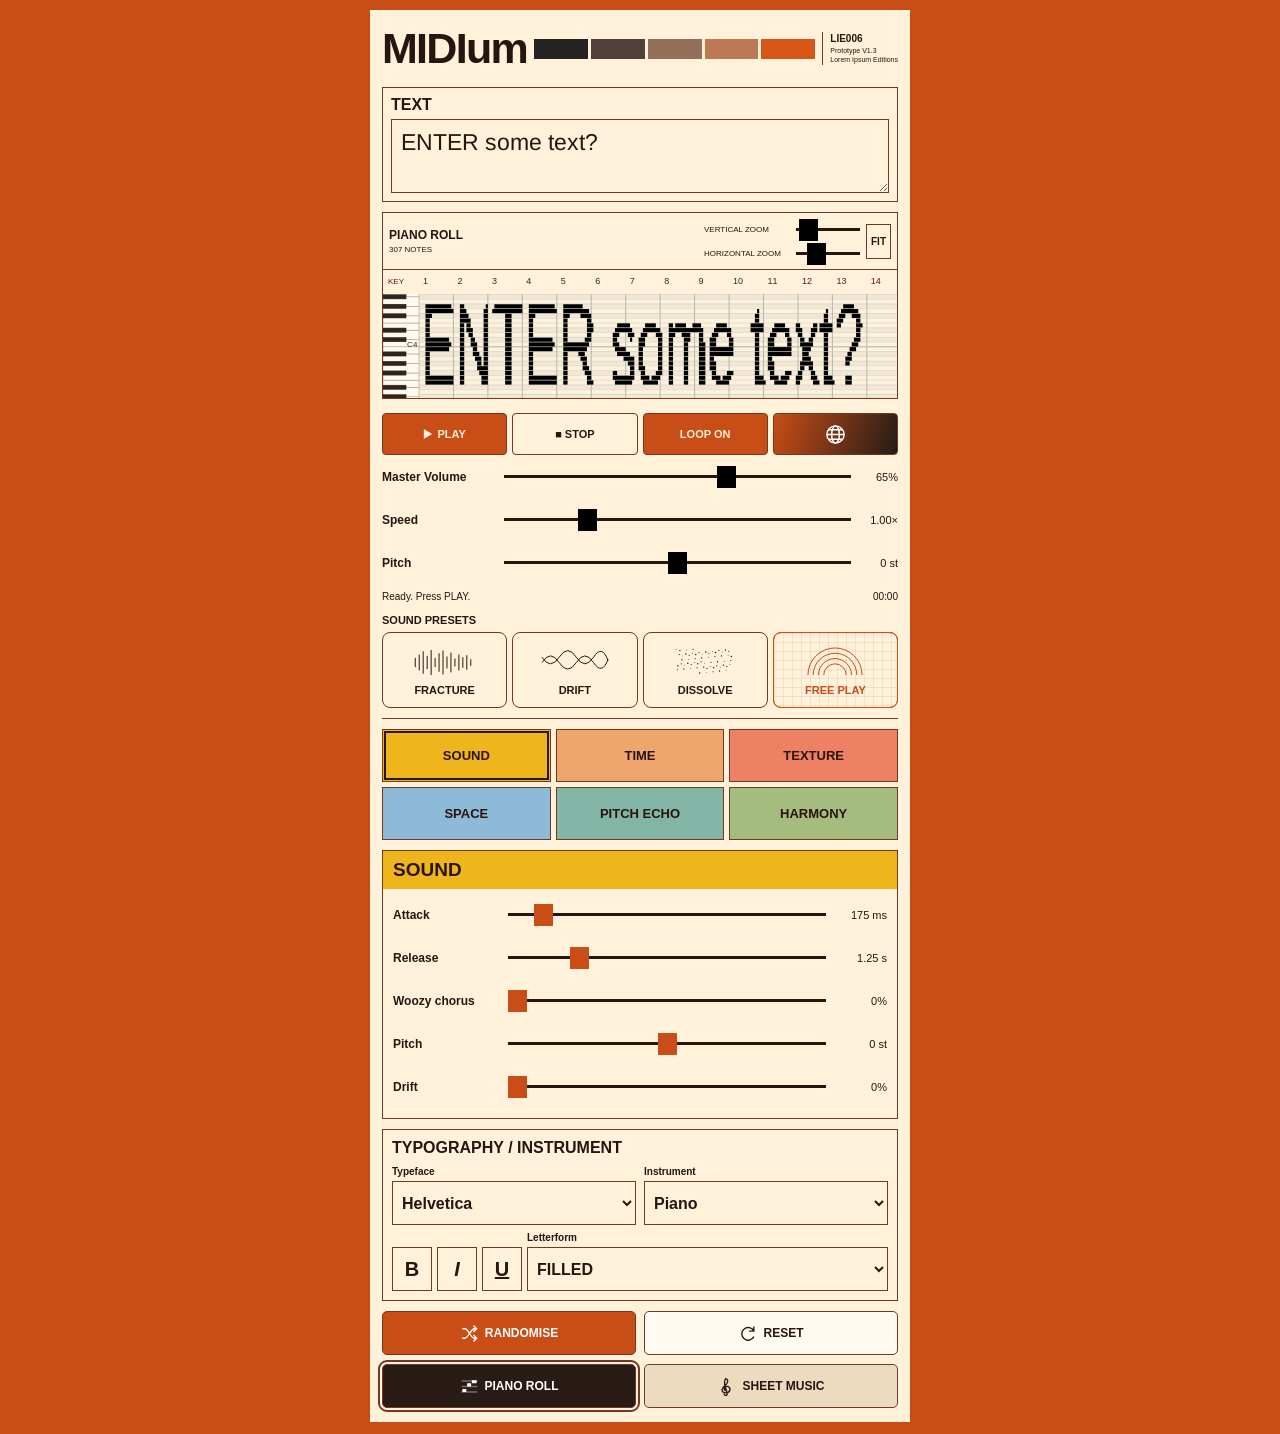
==== commit 32ac60f2: "Release mobile V1.3 with consistent SVG play icon" ====
--- a/mobile/index.html
+++ b/mobile/index.html
@@ -1 +1 @@
-<!doctype html><html lang="en"><head><meta charset="utf-8"><meta name="viewport" content="width=device-width,initial-scale=1,viewport-fit=cover"><meta name="theme-color" content="#c84d16"><title>MIDIum Mobile MK3 — LIE006</title><link rel="stylesheet" href="mobile.css?v=mobile-v12-final"></head><body><main><header><h1>MIDIum</h1><div class="logo-swatches" aria-hidden="true"><i></i><i></i><i></i><i></i><i></i></div><div class="logo-credit"><strong>LIE006</strong><span>Prototype V1.2</span><span>Lorem Ipsum Editions</span></div></header><section class="source-panel"><label for="source">TEXT</label><textarea id="source" rows="2" spellcheck="false">ENTER some text?</textarea></section><section id="pianoView" class="roll-panel" aria-label="Piano roll"><div class="roll-tools"><div class="roll-title"><strong>PIANO ROLL</strong><span id="count"></span></div><div class="roll-zoom"><label>VERTICAL ZOOM<input id="verticalZoom" type="range" min="0.5" max="8" step="0.1" value="1" aria-label="Vertical zoom"></label><label>HORIZONTAL ZOOM<input id="zoom" type="range" min=".2" max="12" step=".1" value="3" aria-label="Horizontal zoom"></label></div><button id="fit">FIT</button></div><div id="rollViewport"><div id="rollSurface"><canvas id="roll" aria-label="Text-generated notes"></canvas><div id="playhead"></div></div></div></section><section id="sheetView" class="sheet-panel" hidden aria-label="Sheet music"><div class="sheet-tools"><h2>SHEET MUSIC</h2><button id="sheetFit">FIT</button><button id="sheetOut" aria-label="Zoom score out">−</button><button id="sheetIn" aria-label="Zoom score in">+</button></div><p id="sheetStatus" role="status"></p><div class="sheet-scroll"><div id="score"></div></div></section><div class="performance"><div class="transport"><div class="transport-segments"><button id="play" disabled>▶ PLAY</button><button id="stop">■ STOP</button><button id="loop" aria-pressed="true">LOOP ON</button></div><label class="globe-colour" title="Global colour and sound"><svg viewBox="0 0 24 24" aria-hidden="true" fill="none" stroke="currentColor" stroke-width="1.5"><circle cx="12" cy="12" r="9"/><ellipse cx="12" cy="12" rx="4" ry="9"/><path d="M3 12h18M5 7h14M5 17h14"/></svg><input id="noteColour" type="color" value="#000000" aria-label="Global colour and sound intensity"></label><input id="tempo" type="hidden" value="120"></div><label class="slider" for="volume"><span>Master Volume</span><input id="volume" type="range" min="0" max="100" step="1" value="65"><output id="volumeValue"></output></label><label class="slider" for="speed"><span>Speed</span><input id="speed" type="range" min="0.125" max="4" step="0.025" value="1"><output id="speedValue"></output></label><label class="slider" for="performancePitch"><span>Pitch</span><input id="performancePitch" type="range" min="-12" max="12" step="0.1" value="0"><output id="performancePitchValue"></output></label></div><div class="readout"><span id="status" role="status">Loading…</span><span id="elapsed">00:00</span></div><section class="presets" aria-label="Sound presets"><h2>SOUND PRESETS</h2><div><button data-preset="fracture" aria-pressed="false"><svg viewBox="0 0 110 56" aria-hidden="true" fill="none" stroke="currentColor" stroke-width="1.5"><path d="M10 21v14"/><path d="M16 16v24"/><path d="M22 11v34"/><path d="M28 18v20"/><path d="M34 9v38"/><path d="M40 21v14"/><path d="M46 14v28"/><path d="M52 10v36"/><path d="M58 19v18"/><path d="M64 13v30"/><path d="M70 22v12"/><path d="M76 16v24"/><path d="M82 20v16"/><path d="M88 17v22"/><path d="M94 23v10"/></svg><span>FRACTURE</span></button><button data-preset="drift" aria-pressed="false"><svg viewBox="0 0 110 56" aria-hidden="true" fill="none" stroke="currentColor" stroke-width="1.5"><path d="M5 28Q18 8 31 28T57 28T83 28T105 23M5 20Q18 40 31 20T57 20T83 20T105 25"/></svg><span>DRIFT</span></button><button data-preset="dissolve" aria-pressed="false"><svg viewBox="0 0 110 56" aria-hidden="true" fill="none" stroke="currentColor" stroke-width="1.5"><circle cx="12" cy="8" r="0.7" fill="currentColor" stroke="none"/><circle cx="49" cy="27" r="0.8999999999999999" fill="currentColor" stroke="none"/><circle cx="86" cy="9" r="1.1" fill="currentColor" stroke="none"/><circle cx="39" cy="28" r="0.7" fill="currentColor" stroke="none"/><circle cx="76" cy="10" r="0.8999999999999999" fill="currentColor" stroke="none"/><circle cx="29" cy="29" r="1.1" fill="currentColor" stroke="none"/><circle cx="66" cy="11" r="0.7" fill="currentColor" stroke="none"/><circle cx="19" cy="30" r="0.8999999999999999" fill="currentColor" stroke="none"/><circle cx="56" cy="12" r="1.1" fill="currentColor" stroke="none"/><circle cx="93" cy="31" r="0.7" fill="currentColor" stroke="none"/><circle cx="46" cy="13" r="0.8999999999999999" fill="currentColor" stroke="none"/><circle cx="83" cy="32" r="1.1" fill="currentColor" stroke="none"/><circle cx="36" cy="14" r="0.7" fill="currentColor" stroke="none"/><circle cx="73" cy="33" r="0.8999999999999999" fill="currentColor" stroke="none"/><circle cx="26" cy="15" r="1.1" fill="currentColor" stroke="none"/><circle cx="63" cy="34" r="0.7" fill="currentColor" stroke="none"/><circle cx="16" cy="16" r="0.8999999999999999" fill="currentColor" stroke="none"/><circle cx="53" cy="35" r="1.1" fill="currentColor" stroke="none"/><circle cx="90" cy="17" r="0.7" fill="currentColor" stroke="none"/><circle cx="43" cy="36" r="0.8999999999999999" fill="currentColor" stroke="none"/><circle cx="80" cy="18" r="1.1" fill="currentColor" stroke="none"/><circle cx="33" cy="37" r="0.7" fill="currentColor" stroke="none"/><circle cx="70" cy="19" r="0.8999999999999999" fill="currentColor" stroke="none"/><circle cx="23" cy="38" r="1.1" fill="currentColor" stroke="none"/><circle cx="60" cy="20" r="0.7" fill="currentColor" stroke="none"/><circle cx="13" cy="39" r="0.8999999999999999" fill="currentColor" stroke="none"/><circle cx="50" cy="21" r="1.1" fill="currentColor" stroke="none"/><circle cx="87" cy="40" r="0.7" fill="currentColor" stroke="none"/><circle cx="40" cy="22" r="0.8999999999999999" fill="currentColor" stroke="none"/><circle cx="77" cy="41" r="1.1" fill="currentColor" stroke="none"/><circle cx="30" cy="23" r="0.7" fill="currentColor" stroke="none"/><circle cx="67" cy="42" r="0.8999999999999999" fill="currentColor" stroke="none"/><circle cx="20" cy="24" r="1.1" fill="currentColor" stroke="none"/><circle cx="57" cy="43" r="0.7" fill="currentColor" stroke="none"/><circle cx="94" cy="25" r="0.8999999999999999" fill="currentColor" stroke="none"/><circle cx="47" cy="44" r="1.1" fill="currentColor" stroke="none"/><circle cx="84" cy="26" r="0.7" fill="currentColor" stroke="none"/><circle cx="37" cy="8" r="0.8999999999999999" fill="currentColor" stroke="none"/><circle cx="74" cy="27" r="1.1" fill="currentColor" stroke="none"/><circle cx="27" cy="9" r="0.7" fill="currentColor" stroke="none"/><circle cx="64" cy="28" r="0.8999999999999999" fill="currentColor" stroke="none"/><circle cx="17" cy="10" r="1.1" fill="currentColor" stroke="none"/><circle cx="54" cy="29" r="0.7" fill="currentColor" stroke="none"/><circle cx="91" cy="11" r="0.8999999999999999" fill="currentColor" stroke="none"/><circle cx="44" cy="30" r="1.1" fill="currentColor" stroke="none"/><circle cx="81" cy="12" r="0.7" fill="currentColor" stroke="none"/><circle cx="34" cy="31" r="0.8999999999999999" fill="currentColor" stroke="none"/><circle cx="71" cy="13" r="1.1" fill="currentColor" stroke="none"/><circle cx="24" cy="32" r="0.7" fill="currentColor" stroke="none"/><circle cx="61" cy="14" r="0.8999999999999999" fill="currentColor" stroke="none"/><circle cx="14" cy="33" r="1.1" fill="currentColor" stroke="none"/><circle cx="51" cy="15" r="0.7" fill="currentColor" stroke="none"/><circle cx="88" cy="34" r="0.8999999999999999" fill="currentColor" stroke="none"/><circle cx="41" cy="16" r="1.1" fill="currentColor" stroke="none"/><circle cx="78" cy="35" r="0.7" fill="currentColor" stroke="none"/><circle cx="31" cy="17" r="0.8999999999999999" fill="currentColor" stroke="none"/><circle cx="68" cy="36" r="1.1" fill="currentColor" stroke="none"/><circle cx="21" cy="18" r="0.7" fill="currentColor" stroke="none"/><circle cx="58" cy="37" r="0.8999999999999999" fill="currentColor" stroke="none"/><circle cx="95" cy="19" r="1.1" fill="currentColor" stroke="none"/></svg><span>DISSOLVE</span></button><button data-preset="free" aria-pressed="true"><svg viewBox="0 0 110 56" aria-hidden="true" fill="none" stroke="currentColor" stroke-width="1.5"><path d="M14 47a41 41 0 0 1 82 0M22 47a33 33 0 0 1 66 0M30 47a25 25 0 0 1 50 0M38 47a17 17 0 0 1 34 0"/></svg><span>FREE PLAY</span></button></div></section><nav class="tabs" aria-label="Effects"><button data-effect="sound" aria-pressed="true">SOUND</button><button data-effect="time" aria-pressed="false">TIME</button><button data-effect="texture" aria-pressed="false">TEXTURE</button><button data-effect="space" aria-pressed="false">SPACE</button><button data-effect="echo" aria-pressed="false">PITCH ECHO</button><button data-effect="harmony" aria-pressed="false">HARMONY</button></nav><section id="sound" class="effect" ><h2>SOUND</h2><div class="effect-body"><label class="slider" for="attack"><span>Attack</span><input id="attack" type="range" min="0.001" max="2" step="0.001" value="0.175"><output id="attackValue"></output></label><label class="slider" for="release"><span>Release</span><input id="release" type="range" min="0.01" max="6" step="0.01" value="1.25"><output id="releaseValue"></output></label><label class="slider" for="chorus"><span>Woozy chorus</span><input id="chorus" type="range" min="0" max="1" step="0.01" value="0"><output id="chorusValue"></output></label><label class="slider" for="pitch"><span>Pitch</span><input id="pitch" type="range" min="-12" max="12" step="0.1" value="0"><output id="pitchValue"></output></label><label class="slider" for="drift"><span>Drift</span><input id="drift" type="range" min="0" max="1" step="0.01" value="0"><output id="driftValue"></output></label></div></section><section id="time" class="effect" hidden><h2>TIME</h2><div class="effect-body"><label class="slider" for="reverseTime"><span>Reverse time</span><input id="reverseTime" type="range" min="0.1" max="5" step="0.01" value="0.6"><output id="reverseTimeValue"></output></label><label class="slider" for="reverse"><span>Reverse mix</span><input id="reverse" type="range" min="0" max="1" step="0.01" value="0"><output id="reverseValue"></output></label><hr class="control-divider"><label class="slider" for="delayTime"><span>Delay time</span><input id="delayTime" type="range" min="0.01" max="2.5" step="0.01" value="0.35"><output id="delayTimeValue"></output></label><label class="slider" for="delayMix"><span>Delay mix</span><input id="delayMix" type="range" min="0" max="1" step="0.01" value="0"><output id="delayMixValue"></output></label><label class="slider" for="feedback"><span>Delay feedback</span><input id="feedback" type="range" min="0" max="1" step="0.01" value="0.35"><output id="feedbackValue"></output></label></div></section><section id="texture" class="effect" hidden><h2>TEXTURE</h2><div class="effect-body"><label class="slider" for="crush"><span>Crush</span><input id="crush" type="range" min="0" max="1" step="0.01" value="0"><output id="crushValue"></output></label><label class="slider" for="warmth"><span>Warmth</span><input id="warmth" type="range" min="0" max="1" step=".01" value="0.6"><output id="warmthValue"></output></label><label class="slider" for="grain"><span>Grain</span><input id="grain" type="range" min="0" max="1" step=".01" value="0.35"><output id="grainValue"></output></label><label class="slider" for="blend"><span>Blend</span><input id="blend" type="range" min="0" max="1" step=".01" value="1"><output id="blendValue"></output></label><hr class="control-divider"><label class="slider" for="glitchAmount"><span>Glitch amount</span><input id="glitchAmount" type="range" min="0" max="1" step="0.01" value="0"><output id="glitchAmountValue"></output></label><label class="slider" for="glitchRate"><span>Glitch rate</span><input id="glitchRate" type="range" min="5" max="250" step="1" value="25"><output id="glitchRateValue"></output></label><button id="randomGlitch" aria-pressed="false"><svg viewBox="0 0 24 24" aria-hidden="true" fill="none" stroke="currentColor" stroke-width="1.7"><path d="M3 6h3c5 0 7 12 12 12h3m-4-4 4 4-4 4M3 18h3c2 0 4-3 6-6s4-6 6-6h3m-4-4 4 4-4 4"/></svg><span id="randomGlitchText">GLITCH RANDOM OFF</span></button><button id="stutter" aria-pressed="false"><span class="stutter-caption"><svg viewBox="0 0 24 24" aria-hidden="true" fill="none" stroke="currentColor" stroke-width="1.7"><path d="M4 10a8 8 0 0 1 14-5l3 3M21 3v5h-5M20 14A8 8 0 0 1 6 19l-3-3M3 21v-5h5"/></svg><span id="stutterText">HOLD STUTTER · 60 ms</span></span><span class="stutter-direction"><span>FAST</span><span>SLOW</span></span></button></div></section><section id="space" class="effect" hidden><h2>SPACE</h2><div class="effect-body"><label class="slider" for="mix"><span>Reverb</span><input id="mix" type="range" min="0" max="1" step="0.01" value="0.18"><output id="mixValue"></output></label><label class="slider" for="tone"><span>Tone</span><input id="tone" type="range" min="0" max="1" step="0.01" value="0.5"><output id="toneValue"></output></label><label class="slider" for="length"><span>Length</span><input id="length" type="range" min="0.5" max="8" step="0.1" value="3.4"><output id="lengthValue"></output></label></div></section><section id="echo" class="effect" hidden><h2>PITCH ECHO</h2><div class="effect-body"><label class="slider" for="dry"><span>Dry</span><input id="dry" type="range" min="0" max="1" step="0.01" value="1"><output id="dryValue"></output></label><label class="slider" for="level"><span>Echo level</span><input id="level" type="range" min="0" max="1" step="0.01" value="0"><output id="levelValue"></output></label><label class="slider" for="echoDecay"><span>Decay</span><input id="echoDecay" type="range" min="0" max="1" step="0.01" value="0.35"><output id="echoDecayValue"></output></label><label class="slider" for="density"><span>Density</span><input id="density" type="range" min="0" max="1" step="0.01" value="0"><output id="densityValue"></output></label><label class="select">Scale<select id="echoScale"><option value="follow">FOLLOW HARMONY</option><option value="pentatonic">PENTATONIC</option><option value="minor">MINOR</option><option value="major">MAJOR</option><option value="chromatic">CHROMATIC</option></select></label><label class="select">Interval<select id="echoInterval"><option value="octaves">OCTAVES</option><option value="fifths">FIFTHS</option><option value="thirds">THIRDS</option><option value="mixed">MIXED</option></select></label><label class="select">Pattern<select id="echoPattern"><option value="updown">UP/DOWN</option><option value="up">UP</option><option value="down">DOWN</option><option value="random">RANDOM</option></select></label><label class="slider" for="echoPitch"><span>Pitch</span><input id="echoPitch" type="range" min="-12" max="12" step="1" value="12"><output id="echoPitchValue"></output></label><label class="slider" for="echoFeedback"><span>Feedback</span><input id="echoFeedback" type="range" min="0" max="1" step="0.01" value="0.35"><output id="echoFeedbackValue"></output></label><label class="slider" for="echoWooze"><span>Wooze</span><input id="echoWooze" type="range" min="0" max="1" step="0.01" value="0"><output id="echoWoozeValue"></output></label><label class="slider" for="echoRandom"><span>Random</span><input id="echoRandom" type="range" min="0" max="1" step="0.01" value="0"><output id="echoRandomValue"></output></label></div></section><section id="harmony" class="effect" hidden><h2>HARMONY</h2><div class="effect-body"><label class="select">Harmony mode<select id="mode"><option value="original">ORIGINAL</option><option value="pentatonic">PENTATONIC</option><option value="minor">MINOR</option><option value="drone">DRONE</option><option value="chromatic">CHROMATIC</option></select></label><label class="slider" for="amount"><span>Harmony amount</span><input id="amount" type="range" min="0" max="1" step="0.01" value="1"><output id="amountValue"></output></label><label class="slider" for="droneLevel"><span>Drone level</span><input id="droneLevel" type="range" min="0" max="1" step="0.01" value="0.25"><output id="droneLevelValue"></output></label><label class="slider" for="droneWooze"><span>Drone wooze</span><input id="droneWooze" type="range" min="0" max="1" step="0.01" value="0"><output id="droneWoozeValue"></output></label><button id="drone" aria-pressed="false">DRONE OFF</button><label class="select">Drone note<select id="droneNote"><option value="auto">AUTO</option><option value="0">C</option><option value="1">C♯</option><option value="2">D</option><option value="3">D♯</option><option value="4">E</option><option value="5">F</option><option value="6">F♯</option><option value="7">G</option><option value="8">G♯</option><option value="9">A</option><option value="10">A♯</option><option value="11">B</option></select></label><label class="select">Octave<select id="octave"><option value="low">LOW</option><option value="mid">MID</option><option value="high">HIGH</option></select></label></div></section><section class="type-panel"><h2>TYPOGRAPHY / INSTRUMENT</h2><div class="type-grid"><label class="select">Typeface<select id="font"><option value="helvetica">Helvetica</option><option value="times">Times New Roman</option><option value="comic">Comic Sans</option></select></label><label class="select">Instrument<select id="instrument"></select></label></div><div class="style-row"><button id="bold" aria-label="Bold" aria-pressed="false"><b>B</b></button><button id="italic" aria-label="Italic" aria-pressed="false"><i>I</i></button><button id="underline" aria-label="Underline" aria-pressed="false"><u>U</u></button><label class="select">Letterform<select id="letterform"><option value="filled">FILLED</option><option value="outline">OUTLINE</option></select></label></div></section><div class="actions"><button id="randomise"><svg viewBox="0 0 24 24" aria-hidden="true" fill="none" stroke="currentColor" stroke-width="1.7"><path d="M3 6h3c5 0 7 12 12 12h3m-4-4 4 4-4 4M3 18h3c2 0 4-3 6-6s4-6 6-6h3m-4-4 4 4-4 4"/></svg><span>RANDOMISE</span></button><button id="reset"><svg viewBox="0 0 24 24" aria-hidden="true" fill="none" stroke="currentColor" stroke-width="1.7"><path d="M20 9A8 8 0 1 0 20 16M20 3v6h-6"/></svg><span>RESET</span></button></div><div class="actions view-actions" aria-label="Display view"><button data-view="piano" aria-pressed="true"><svg viewBox="0 0 24 24" aria-hidden="true" fill="none" stroke="currentColor" stroke-width="1.7"><path d="M2 5h20M2 12h20M2 19h20" opacity=".35"/><path stroke-width="4" d="M3 17h5M9 10h5M15 6h6"/></svg><span>PIANO ROLL</span></button><button data-view="sheet" aria-pressed="false"><svg viewBox="0 0 24 24" aria-hidden="true" fill="none" stroke="currentColor" stroke-width="1.7"><path d="M13 21c-3-9-5-15-2-19 4 1 3 5-1 9-6 4-4 9 1 9 7 0 7-9 1-8-4 0-4 5 0 5M13 21c0 3-4 3-4 0"/></svg><span>SHEET MUSIC</span></button></div></main><script type="module" src="js/mobile.js?v=mobile-v12-final"></script></body></html>+<!doctype html><html lang="en"><head><meta charset="utf-8"><meta name="viewport" content="width=device-width,initial-scale=1,viewport-fit=cover"><meta name="theme-color" content="#c84d16"><title>MIDIum Mobile MK3 — LIE006</title><link rel="stylesheet" href="mobile.css?v=mobile-v13"></head><body><main><header><h1>MIDIum</h1><div class="logo-swatches" aria-hidden="true"><i></i><i></i><i></i><i></i><i></i></div><div class="logo-credit"><strong>LIE006</strong><span>Prototype V1.3</span><span>Lorem Ipsum Editions</span></div></header><section class="source-panel"><label for="source">TEXT</label><textarea id="source" rows="2" spellcheck="false">ENTER some text?</textarea></section><section id="pianoView" class="roll-panel" aria-label="Piano roll"><div class="roll-tools"><div class="roll-title"><strong>PIANO ROLL</strong><span id="count"></span></div><div class="roll-zoom"><label>VERTICAL ZOOM<input id="verticalZoom" type="range" min="0.5" max="8" step="0.1" value="1" aria-label="Vertical zoom"></label><label>HORIZONTAL ZOOM<input id="zoom" type="range" min=".2" max="12" step=".1" value="3" aria-label="Horizontal zoom"></label></div><button id="fit">FIT</button></div><div id="rollViewport"><div id="rollSurface"><canvas id="roll" aria-label="Text-generated notes"></canvas><div id="playhead"></div></div></div></section><section id="sheetView" class="sheet-panel" hidden aria-label="Sheet music"><div class="sheet-tools"><h2>SHEET MUSIC</h2><button id="sheetFit">FIT</button><button id="sheetOut" aria-label="Zoom score out">−</button><button id="sheetIn" aria-label="Zoom score in">+</button></div><p id="sheetStatus" role="status"></p><div class="sheet-scroll"><div id="score"></div></div></section><div class="performance"><div class="transport"><div class="transport-segments"><button id="play" disabled><svg class="play-icon" viewBox="0 0 12 14" aria-hidden="true"><path fill="currentColor" d="M1 1v12l10-6z"/></svg><span id="playText">PLAY</span></button><button id="stop">■ STOP</button><button id="loop" aria-pressed="true">LOOP ON</button></div><button type="button" id="colourButton" class="globe-colour" aria-label="Global colour and sound" aria-expanded="false" aria-controls="colourPicker"><svg viewBox="0 0 24 24" aria-hidden="true" fill="none" stroke="currentColor" stroke-width="1.5"><circle cx="12" cy="12" r="9"/><ellipse cx="12" cy="12" rx="4" ry="9"/><path d="M3 12h18M5 7h14M5 17h14"/></svg></button><input id="noteColour" type="hidden" value="#000000"><div id="colourPicker" role="dialog" aria-label="Global colour and sound" hidden><div id="colourField" tabindex="0" aria-label="Saturation and brightness"><i></i></div><div id="colourHue" role="slider" tabindex="0" aria-label="Hue" aria-valuemin="0" aria-valuemax="360"><i></i></div></div><input id="tempo" type="hidden" value="120"></div><label class="slider" for="volume"><span>Master Volume</span><input id="volume" type="range" min="0" max="100" step="1" value="65"><output id="volumeValue"></output></label><label class="slider" for="speed"><span>Speed</span><input id="speed" type="range" min="0.125" max="4" step="0.025" value="1"><output id="speedValue"></output></label><label class="slider" for="performancePitch"><span>Pitch</span><input id="performancePitch" type="range" min="-12" max="12" step="0.1" value="0"><output id="performancePitchValue"></output></label></div><div class="readout"><span id="status" role="status">Loading…</span><span id="elapsed">00:00</span></div><section class="presets" aria-label="Sound presets"><h2>SOUND PRESETS</h2><div><button data-preset="fracture" aria-pressed="false"><svg viewBox="0 0 110 56" aria-hidden="true" fill="none" stroke="currentColor" stroke-width="1.5"><path d="M10 21v14"/><path d="M16 16v24"/><path d="M22 11v34"/><path d="M28 18v20"/><path d="M34 9v38"/><path d="M40 21v14"/><path d="M46 14v28"/><path d="M52 10v36"/><path d="M58 19v18"/><path d="M64 13v30"/><path d="M70 22v12"/><path d="M76 16v24"/><path d="M82 20v16"/><path d="M88 17v22"/><path d="M94 23v10"/></svg><span>FRACTURE</span></button><button data-preset="drift" aria-pressed="false"><svg viewBox="0 0 110 56" aria-hidden="true" fill="none" stroke="currentColor" stroke-width="1.5"><path d="M5 28Q18 8 31 28T57 28T83 28T105 23M5 20Q18 40 31 20T57 20T83 20T105 25"/></svg><span>DRIFT</span></button><button data-preset="dissolve" aria-pressed="false"><svg viewBox="0 0 110 56" aria-hidden="true" fill="none" stroke="currentColor" stroke-width="1.5"><circle cx="12" cy="8" r="0.7" fill="currentColor" stroke="none"/><circle cx="49" cy="27" r="0.8999999999999999" fill="currentColor" stroke="none"/><circle cx="86" cy="9" r="1.1" fill="currentColor" stroke="none"/><circle cx="39" cy="28" r="0.7" fill="currentColor" stroke="none"/><circle cx="76" cy="10" r="0.8999999999999999" fill="currentColor" stroke="none"/><circle cx="29" cy="29" r="1.1" fill="currentColor" stroke="none"/><circle cx="66" cy="11" r="0.7" fill="currentColor" stroke="none"/><circle cx="19" cy="30" r="0.8999999999999999" fill="currentColor" stroke="none"/><circle cx="56" cy="12" r="1.1" fill="currentColor" stroke="none"/><circle cx="93" cy="31" r="0.7" fill="currentColor" stroke="none"/><circle cx="46" cy="13" r="0.8999999999999999" fill="currentColor" stroke="none"/><circle cx="83" cy="32" r="1.1" fill="currentColor" stroke="none"/><circle cx="36" cy="14" r="0.7" fill="currentColor" stroke="none"/><circle cx="73" cy="33" r="0.8999999999999999" fill="currentColor" stroke="none"/><circle cx="26" cy="15" r="1.1" fill="currentColor" stroke="none"/><circle cx="63" cy="34" r="0.7" fill="currentColor" stroke="none"/><circle cx="16" cy="16" r="0.8999999999999999" fill="currentColor" stroke="none"/><circle cx="53" cy="35" r="1.1" fill="currentColor" stroke="none"/><circle cx="90" cy="17" r="0.7" fill="currentColor" stroke="none"/><circle cx="43" cy="36" r="0.8999999999999999" fill="currentColor" stroke="none"/><circle cx="80" cy="18" r="1.1" fill="currentColor" stroke="none"/><circle cx="33" cy="37" r="0.7" fill="currentColor" stroke="none"/><circle cx="70" cy="19" r="0.8999999999999999" fill="currentColor" stroke="none"/><circle cx="23" cy="38" r="1.1" fill="currentColor" stroke="none"/><circle cx="60" cy="20" r="0.7" fill="currentColor" stroke="none"/><circle cx="13" cy="39" r="0.8999999999999999" fill="currentColor" stroke="none"/><circle cx="50" cy="21" r="1.1" fill="currentColor" stroke="none"/><circle cx="87" cy="40" r="0.7" fill="currentColor" stroke="none"/><circle cx="40" cy="22" r="0.8999999999999999" fill="currentColor" stroke="none"/><circle cx="77" cy="41" r="1.1" fill="currentColor" stroke="none"/><circle cx="30" cy="23" r="0.7" fill="currentColor" stroke="none"/><circle cx="67" cy="42" r="0.8999999999999999" fill="currentColor" stroke="none"/><circle cx="20" cy="24" r="1.1" fill="currentColor" stroke="none"/><circle cx="57" cy="43" r="0.7" fill="currentColor" stroke="none"/><circle cx="94" cy="25" r="0.8999999999999999" fill="currentColor" stroke="none"/><circle cx="47" cy="44" r="1.1" fill="currentColor" stroke="none"/><circle cx="84" cy="26" r="0.7" fill="currentColor" stroke="none"/><circle cx="37" cy="8" r="0.8999999999999999" fill="currentColor" stroke="none"/><circle cx="74" cy="27" r="1.1" fill="currentColor" stroke="none"/><circle cx="27" cy="9" r="0.7" fill="currentColor" stroke="none"/><circle cx="64" cy="28" r="0.8999999999999999" fill="currentColor" stroke="none"/><circle cx="17" cy="10" r="1.1" fill="currentColor" stroke="none"/><circle cx="54" cy="29" r="0.7" fill="currentColor" stroke="none"/><circle cx="91" cy="11" r="0.8999999999999999" fill="currentColor" stroke="none"/><circle cx="44" cy="30" r="1.1" fill="currentColor" stroke="none"/><circle cx="81" cy="12" r="0.7" fill="currentColor" stroke="none"/><circle cx="34" cy="31" r="0.8999999999999999" fill="currentColor" stroke="none"/><circle cx="71" cy="13" r="1.1" fill="currentColor" stroke="none"/><circle cx="24" cy="32" r="0.7" fill="currentColor" stroke="none"/><circle cx="61" cy="14" r="0.8999999999999999" fill="currentColor" stroke="none"/><circle cx="14" cy="33" r="1.1" fill="currentColor" stroke="none"/><circle cx="51" cy="15" r="0.7" fill="currentColor" stroke="none"/><circle cx="88" cy="34" r="0.8999999999999999" fill="currentColor" stroke="none"/><circle cx="41" cy="16" r="1.1" fill="currentColor" stroke="none"/><circle cx="78" cy="35" r="0.7" fill="currentColor" stroke="none"/><circle cx="31" cy="17" r="0.8999999999999999" fill="currentColor" stroke="none"/><circle cx="68" cy="36" r="1.1" fill="currentColor" stroke="none"/><circle cx="21" cy="18" r="0.7" fill="currentColor" stroke="none"/><circle cx="58" cy="37" r="0.8999999999999999" fill="currentColor" stroke="none"/><circle cx="95" cy="19" r="1.1" fill="currentColor" stroke="none"/></svg><span>DISSOLVE</span></button><button data-preset="free" aria-pressed="true"><svg viewBox="0 0 110 56" aria-hidden="true" fill="none" stroke="currentColor" stroke-width="1.5"><path d="M14 47a41 41 0 0 1 82 0M22 47a33 33 0 0 1 66 0M30 47a25 25 0 0 1 50 0M38 47a17 17 0 0 1 34 0"/></svg><span>FREE PLAY</span></button></div></section><nav class="tabs" aria-label="Effects"><button data-effect="sound" aria-pressed="true">SOUND</button><button data-effect="time" aria-pressed="false">TIME</button><button data-effect="texture" aria-pressed="false">TEXTURE</button><button data-effect="space" aria-pressed="false">SPACE</button><button data-effect="echo" aria-pressed="false">PITCH ECHO</button><button data-effect="harmony" aria-pressed="false">HARMONY</button></nav><section id="sound" class="effect" ><h2>SOUND</h2><div class="effect-body"><label class="slider" for="attack"><span>Attack</span><input id="attack" type="range" min="0.001" max="2" step="0.001" value="0.175"><output id="attackValue"></output></label><label class="slider" for="release"><span>Release</span><input id="release" type="range" min="0.01" max="6" step="0.01" value="1.25"><output id="releaseValue"></output></label><label class="slider" for="chorus"><span>Woozy chorus</span><input id="chorus" type="range" min="0" max="1" step="0.01" value="0"><output id="chorusValue"></output></label><label class="slider" for="pitch"><span>Pitch</span><input id="pitch" type="range" min="-12" max="12" step="0.1" value="0"><output id="pitchValue"></output></label><label class="slider" for="drift"><span>Drift</span><input id="drift" type="range" min="0" max="1" step="0.01" value="0"><output id="driftValue"></output></label></div></section><section id="time" class="effect" hidden><h2>TIME</h2><div class="effect-body"><label class="slider" for="reverseTime"><span>Reverse time</span><input id="reverseTime" type="range" min="0.1" max="5" step="0.01" value="0.6"><output id="reverseTimeValue"></output></label><label class="slider" for="reverse"><span>Reverse mix</span><input id="reverse" type="range" min="0" max="1" step="0.01" value="0"><output id="reverseValue"></output></label><hr class="control-divider"><label class="slider" for="delayTime"><span>Delay time</span><input id="delayTime" type="range" min="0.01" max="2.5" step="0.01" value="0.35"><output id="delayTimeValue"></output></label><label class="slider" for="delayMix"><span>Delay mix</span><input id="delayMix" type="range" min="0" max="1" step="0.01" value="0"><output id="delayMixValue"></output></label><label class="slider" for="feedback"><span>Delay feedback</span><input id="feedback" type="range" min="0" max="1" step="0.01" value="0.35"><output id="feedbackValue"></output></label></div></section><section id="texture" class="effect" hidden><h2>TEXTURE</h2><div class="effect-body"><label class="slider" for="crush"><span>Crush</span><input id="crush" type="range" min="0" max="1" step="0.01" value="0"><output id="crushValue"></output></label><label class="slider" for="warmth"><span>Warmth</span><input id="warmth" type="range" min="0" max="1" step=".01" value="0.6"><output id="warmthValue"></output></label><label class="slider" for="grain"><span>Grain</span><input id="grain" type="range" min="0" max="1" step=".01" value="0.35"><output id="grainValue"></output></label><label class="slider" for="blend"><span>Blend</span><input id="blend" type="range" min="0" max="1" step=".01" value="1"><output id="blendValue"></output></label><hr class="control-divider"><label class="slider" for="glitchAmount"><span>Glitch amount</span><input id="glitchAmount" type="range" min="0" max="1" step="0.01" value="0"><output id="glitchAmountValue"></output></label><label class="slider" for="glitchRate"><span>Glitch rate</span><input id="glitchRate" type="range" min="5" max="250" step="1" value="25"><output id="glitchRateValue"></output></label><button id="randomGlitch" aria-pressed="false"><svg viewBox="0 0 24 24" aria-hidden="true" fill="none" stroke="currentColor" stroke-width="1.7"><path d="M3 6h3c5 0 7 12 12 12h3m-4-4 4 4-4 4M3 18h3c2 0 4-3 6-6s4-6 6-6h3m-4-4 4 4-4 4"/></svg><span id="randomGlitchText">GLITCH RANDOM OFF</span></button><button id="stutter" aria-pressed="false"><span class="stutter-caption"><svg viewBox="0 0 24 24" aria-hidden="true" fill="none" stroke="currentColor" stroke-width="1.7"><path d="M4 10a8 8 0 0 1 14-5l3 3M21 3v5h-5M20 14A8 8 0 0 1 6 19l-3-3M3 21v-5h5"/></svg><span id="stutterText">HOLD STUTTER · 60 ms</span></span><span class="stutter-direction"><span>FAST</span><span>SLOW</span></span></button></div></section><section id="space" class="effect" hidden><h2>SPACE</h2><div class="effect-body"><label class="slider" for="mix"><span>Reverb</span><input id="mix" type="range" min="0" max="1" step="0.01" value="0.18"><output id="mixValue"></output></label><label class="slider" for="tone"><span>Tone</span><input id="tone" type="range" min="0" max="1" step="0.01" value="0.5"><output id="toneValue"></output></label><label class="slider" for="length"><span>Length</span><input id="length" type="range" min="0.5" max="8" step="0.1" value="3.4"><output id="lengthValue"></output></label></div></section><section id="echo" class="effect" hidden><h2>PITCH ECHO</h2><div class="effect-body"><label class="slider" for="dry"><span>Dry</span><input id="dry" type="range" min="0" max="1" step="0.01" value="1"><output id="dryValue"></output></label><label class="slider" for="level"><span>Echo level</span><input id="level" type="range" min="0" max="1" step="0.01" value="0"><output id="levelValue"></output></label><label class="slider" for="echoDecay"><span>Decay</span><input id="echoDecay" type="range" min="0" max="1" step="0.01" value="0.35"><output id="echoDecayValue"></output></label><label class="slider" for="density"><span>Density</span><input id="density" type="range" min="0" max="1" step="0.01" value="0"><output id="densityValue"></output></label><label class="select">Scale<select id="echoScale"><option value="follow">FOLLOW HARMONY</option><option value="pentatonic">PENTATONIC</option><option value="minor">MINOR</option><option value="major">MAJOR</option><option value="chromatic">CHROMATIC</option></select></label><label class="select">Interval<select id="echoInterval"><option value="octaves">OCTAVES</option><option value="fifths">FIFTHS</option><option value="thirds">THIRDS</option><option value="mixed">MIXED</option></select></label><label class="select">Pattern<select id="echoPattern"><option value="updown">UP/DOWN</option><option value="up">UP</option><option value="down">DOWN</option><option value="random">RANDOM</option></select></label><label class="slider" for="echoPitch"><span>Pitch</span><input id="echoPitch" type="range" min="-12" max="12" step="1" value="12"><output id="echoPitchValue"></output></label><label class="slider" for="echoFeedback"><span>Feedback</span><input id="echoFeedback" type="range" min="0" max="1" step="0.01" value="0.35"><output id="echoFeedbackValue"></output></label><label class="slider" for="echoWooze"><span>Wooze</span><input id="echoWooze" type="range" min="0" max="1" step="0.01" value="0"><output id="echoWoozeValue"></output></label><label class="slider" for="echoRandom"><span>Random</span><input id="echoRandom" type="range" min="0" max="1" step="0.01" value="0"><output id="echoRandomValue"></output></label></div></section><section id="harmony" class="effect" hidden><h2>HARMONY</h2><div class="effect-body"><label class="select">Harmony mode<select id="mode"><option value="original">ORIGINAL</option><option value="pentatonic">PENTATONIC</option><option value="minor">MINOR</option><option value="drone">DRONE</option><option value="chromatic">CHROMATIC</option></select></label><label class="slider" for="amount"><span>Harmony amount</span><input id="amount" type="range" min="0" max="1" step="0.01" value="1"><output id="amountValue"></output></label><label class="slider" for="droneLevel"><span>Drone level</span><input id="droneLevel" type="range" min="0" max="1" step="0.01" value="0.25"><output id="droneLevelValue"></output></label><label class="slider" for="droneWooze"><span>Drone wooze</span><input id="droneWooze" type="range" min="0" max="1" step="0.01" value="0"><output id="droneWoozeValue"></output></label><button id="drone" aria-pressed="false">DRONE OFF</button><label class="select">Drone note<select id="droneNote"><option value="auto">AUTO</option><option value="0">C</option><option value="1">C♯</option><option value="2">D</option><option value="3">D♯</option><option value="4">E</option><option value="5">F</option><option value="6">F♯</option><option value="7">G</option><option value="8">G♯</option><option value="9">A</option><option value="10">A♯</option><option value="11">B</option></select></label><label class="select">Octave<select id="octave"><option value="low">LOW</option><option value="mid">MID</option><option value="high">HIGH</option></select></label></div></section><section class="type-panel"><h2>TYPOGRAPHY / INSTRUMENT</h2><div class="type-grid"><label class="select">Typeface<select id="font"><option value="helvetica">Helvetica</option><option value="times">Times New Roman</option><option value="comic">Comic Sans</option></select></label><label class="select">Instrument<select id="instrument"></select></label></div><div class="style-row"><button id="bold" aria-label="Bold" aria-pressed="false"><b>B</b></button><button id="italic" aria-label="Italic" aria-pressed="false"><i>I</i></button><button id="underline" aria-label="Underline" aria-pressed="false"><u>U</u></button><label class="select">Letterform<select id="letterform"><option value="filled">FILLED</option><option value="outline">OUTLINE</option></select></label></div></section><div class="actions"><button id="randomise"><svg viewBox="0 0 24 24" aria-hidden="true" fill="none" stroke="currentColor" stroke-width="1.7"><path d="M3 6h3c5 0 7 12 12 12h3m-4-4 4 4-4 4M3 18h3c2 0 4-3 6-6s4-6 6-6h3m-4-4 4 4-4 4"/></svg><span>RANDOMISE</span></button><button id="reset"><svg viewBox="0 0 24 24" aria-hidden="true" fill="none" stroke="currentColor" stroke-width="1.7"><path d="M20 9A8 8 0 1 0 20 16M20 3v6h-6"/></svg><span>RESET</span></button></div><div class="actions view-actions" aria-label="Display view"><button data-view="piano" aria-pressed="true"><svg viewBox="0 0 24 24" aria-hidden="true" fill="none" stroke="currentColor" stroke-width="1.7"><path d="M2 5h20M2 12h20M2 19h20" opacity=".35"/><path stroke-width="4" d="M3 17h5M9 10h5M15 6h6"/></svg><span>PIANO ROLL</span></button><button data-view="sheet" aria-pressed="false"><svg viewBox="0 0 24 24" aria-hidden="true" fill="none" stroke="currentColor" stroke-width="1.7"><path d="M13 21c-3-9-5-15-2-19 4 1 3 5-1 9-6 4-4 9 1 9 7 0 7-9 1-8-4 0-4 5 0 5M13 21c0 3-4 3-4 0"/></svg><span>SHEET MUSIC</span></button></div></main><script type="module" src="js/mobile.js?v=mobile-v13"></script></body></html>
--- a/mobile/mobile.css
+++ b/mobile/mobile.css
@@ -45,3 +45,10 @@
 .score-brand{padding:16px 18px 0}.score-brand .composition-title{font-size:22px;line-height:1.15;overflow-wrap:anywhere;white-space:pre-wrap;font-weight:400}.score-brand small{font-family:Helvetica,Arial,sans-serif;font-size:8px;color:#000;font-style:normal;font-weight:400;text-decoration:none;margin:6px 0 0}
 #pianoView,#sheetView{scroll-margin-top:8px}
 @media(max-width:350px){header{gap:5px}header .logo-swatches{gap:2px}header .logo-credit{font-size:6px;padding-left:5px}header .logo-credit strong{font-size:9px}.transport button{font-size:10px}}
+
+/* Spectrum-only picker: pointer capture keeps phone dragging inside the control. */
+.transport{position:relative}#colourPicker{position:absolute;right:0;top:calc(100% + 6px);width:min(292px,100%);padding:12px;background:var(--cream);border:1px solid var(--line);border-radius:6px;z-index:20}#colourPicker[hidden]{display:none}#colourField{aspect-ratio:1;position:relative;background:linear-gradient(to top,#000,transparent),linear-gradient(to right,#fff,transparent),var(--hue,#f00);border:1px solid var(--line);touch-action:none;user-select:none;-webkit-user-select:none}#colourHue{position:relative;height:32px;margin-top:14px;border:1px solid var(--line);border-radius:16px;background:linear-gradient(to right,red,#ff0,#0f0,#0ff,#00f,#f0f,red);touch-action:none;user-select:none;-webkit-user-select:none}#colourField i,#colourHue i{position:absolute;width:18px;height:18px;border:2px solid white;outline:1px solid #29140f;border-radius:50%;transform:translate(-50%,-50%);pointer-events:none}#colourHue i{top:50%;width:25px;height:25px}#colourButton svg{pointer-events:none}
+
+#colourField{width:min(100%,var(--field-size,999px));margin-inline:auto}
+
+#play{display:flex;align-items:center;justify-content:center;gap:4px}.play-icon{width:10px;height:12px;flex:none;pointer-events:none}
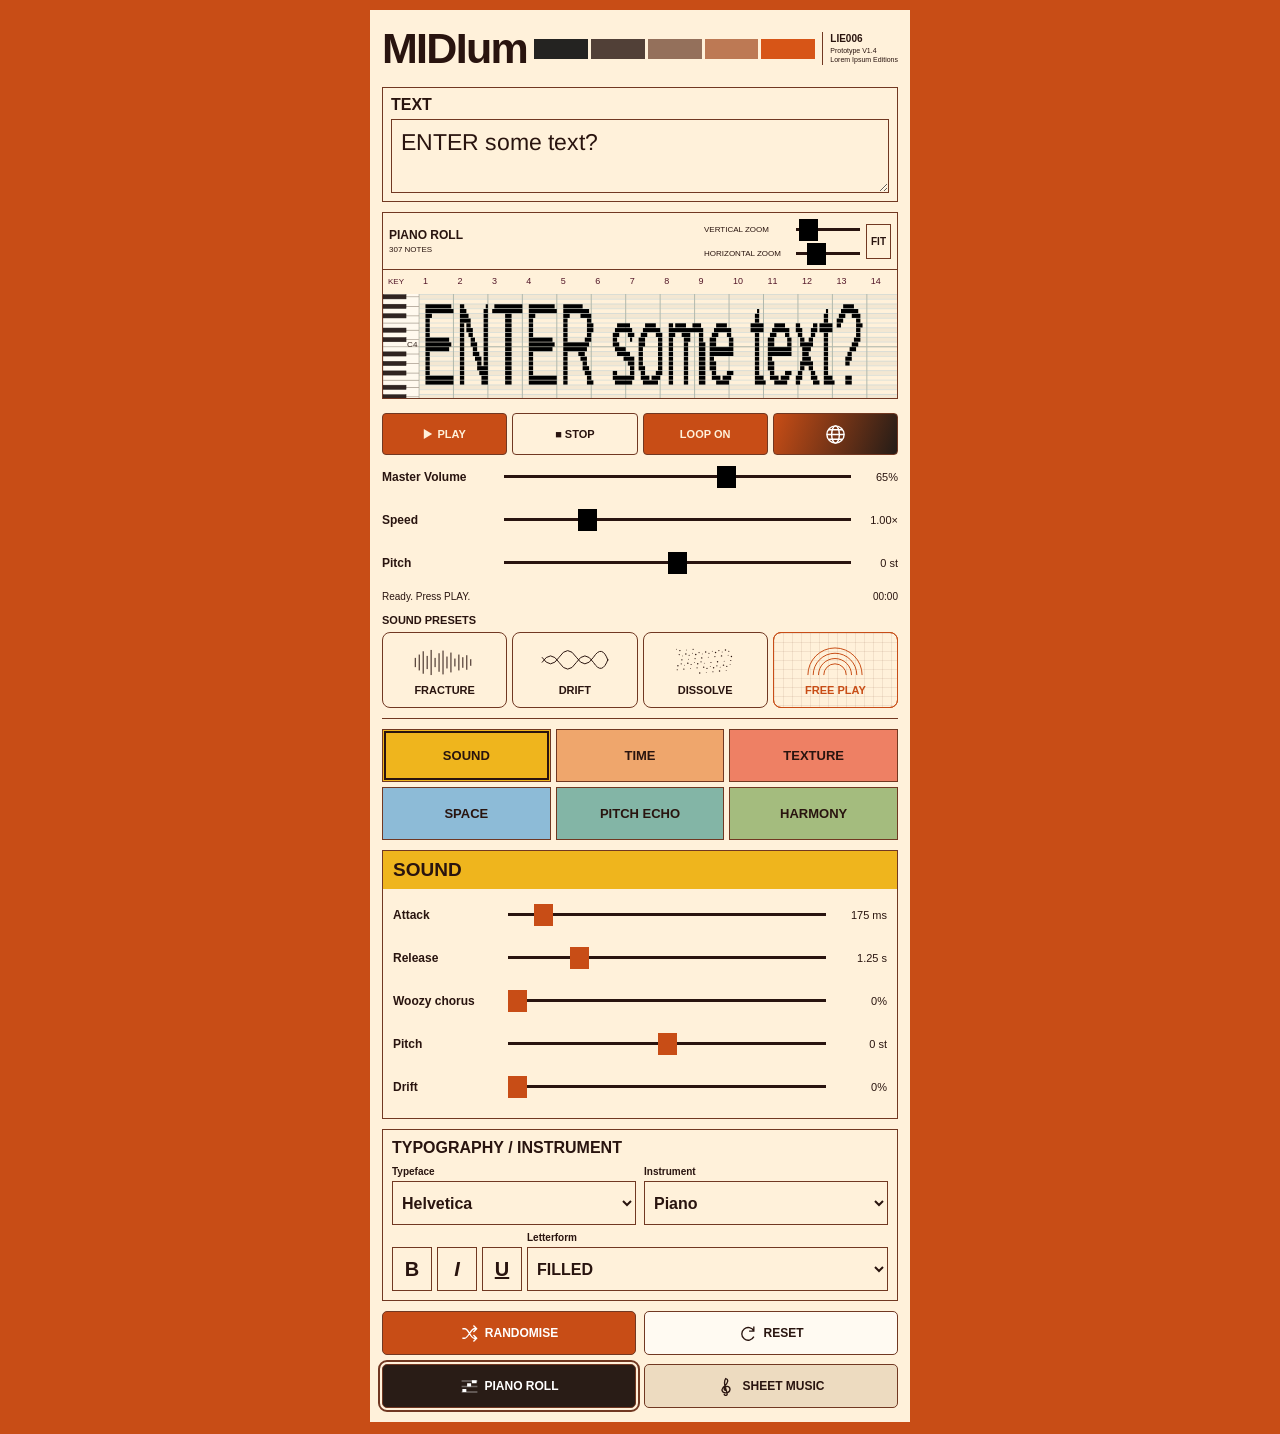
==== commit 87716ac7: "Release MIDIum Mobile V1.4" ====
--- a/mobile/index.html
+++ b/mobile/index.html
@@ -1 +1 @@
-<!doctype html><html lang="en"><head><meta charset="utf-8"><meta name="viewport" content="width=device-width,initial-scale=1,viewport-fit=cover"><meta name="theme-color" content="#c84d16"><title>MIDIum Mobile MK3 — LIE006</title><link rel="stylesheet" href="mobile.css?v=mobile-v13"></head><body><main><header><h1>MIDIum</h1><div class="logo-swatches" aria-hidden="true"><i></i><i></i><i></i><i></i><i></i></div><div class="logo-credit"><strong>LIE006</strong><span>Prototype V1.3</span><span>Lorem Ipsum Editions</span></div></header><section class="source-panel"><label for="source">TEXT</label><textarea id="source" rows="2" spellcheck="false">ENTER some text?</textarea></section><section id="pianoView" class="roll-panel" aria-label="Piano roll"><div class="roll-tools"><div class="roll-title"><strong>PIANO ROLL</strong><span id="count"></span></div><div class="roll-zoom"><label>VERTICAL ZOOM<input id="verticalZoom" type="range" min="0.5" max="8" step="0.1" value="1" aria-label="Vertical zoom"></label><label>HORIZONTAL ZOOM<input id="zoom" type="range" min=".2" max="12" step=".1" value="3" aria-label="Horizontal zoom"></label></div><button id="fit">FIT</button></div><div id="rollViewport"><div id="rollSurface"><canvas id="roll" aria-label="Text-generated notes"></canvas><div id="playhead"></div></div></div></section><section id="sheetView" class="sheet-panel" hidden aria-label="Sheet music"><div class="sheet-tools"><h2>SHEET MUSIC</h2><button id="sheetFit">FIT</button><button id="sheetOut" aria-label="Zoom score out">−</button><button id="sheetIn" aria-label="Zoom score in">+</button></div><p id="sheetStatus" role="status"></p><div class="sheet-scroll"><div id="score"></div></div></section><div class="performance"><div class="transport"><div class="transport-segments"><button id="play" disabled><svg class="play-icon" viewBox="0 0 12 14" aria-hidden="true"><path fill="currentColor" d="M1 1v12l10-6z"/></svg><span id="playText">PLAY</span></button><button id="stop">■ STOP</button><button id="loop" aria-pressed="true">LOOP ON</button></div><button type="button" id="colourButton" class="globe-colour" aria-label="Global colour and sound" aria-expanded="false" aria-controls="colourPicker"><svg viewBox="0 0 24 24" aria-hidden="true" fill="none" stroke="currentColor" stroke-width="1.5"><circle cx="12" cy="12" r="9"/><ellipse cx="12" cy="12" rx="4" ry="9"/><path d="M3 12h18M5 7h14M5 17h14"/></svg></button><input id="noteColour" type="hidden" value="#000000"><div id="colourPicker" role="dialog" aria-label="Global colour and sound" hidden><div id="colourField" tabindex="0" aria-label="Saturation and brightness"><i></i></div><div id="colourHue" role="slider" tabindex="0" aria-label="Hue" aria-valuemin="0" aria-valuemax="360"><i></i></div></div><input id="tempo" type="hidden" value="120"></div><label class="slider" for="volume"><span>Master Volume</span><input id="volume" type="range" min="0" max="100" step="1" value="65"><output id="volumeValue"></output></label><label class="slider" for="speed"><span>Speed</span><input id="speed" type="range" min="0.125" max="4" step="0.025" value="1"><output id="speedValue"></output></label><label class="slider" for="performancePitch"><span>Pitch</span><input id="performancePitch" type="range" min="-12" max="12" step="0.1" value="0"><output id="performancePitchValue"></output></label></div><div class="readout"><span id="status" role="status">Loading…</span><span id="elapsed">00:00</span></div><section class="presets" aria-label="Sound presets"><h2>SOUND PRESETS</h2><div><button data-preset="fracture" aria-pressed="false"><svg viewBox="0 0 110 56" aria-hidden="true" fill="none" stroke="currentColor" stroke-width="1.5"><path d="M10 21v14"/><path d="M16 16v24"/><path d="M22 11v34"/><path d="M28 18v20"/><path d="M34 9v38"/><path d="M40 21v14"/><path d="M46 14v28"/><path d="M52 10v36"/><path d="M58 19v18"/><path d="M64 13v30"/><path d="M70 22v12"/><path d="M76 16v24"/><path d="M82 20v16"/><path d="M88 17v22"/><path d="M94 23v10"/></svg><span>FRACTURE</span></button><button data-preset="drift" aria-pressed="false"><svg viewBox="0 0 110 56" aria-hidden="true" fill="none" stroke="currentColor" stroke-width="1.5"><path d="M5 28Q18 8 31 28T57 28T83 28T105 23M5 20Q18 40 31 20T57 20T83 20T105 25"/></svg><span>DRIFT</span></button><button data-preset="dissolve" aria-pressed="false"><svg viewBox="0 0 110 56" aria-hidden="true" fill="none" stroke="currentColor" stroke-width="1.5"><circle cx="12" cy="8" r="0.7" fill="currentColor" stroke="none"/><circle cx="49" cy="27" r="0.8999999999999999" fill="currentColor" stroke="none"/><circle cx="86" cy="9" r="1.1" fill="currentColor" stroke="none"/><circle cx="39" cy="28" r="0.7" fill="currentColor" stroke="none"/><circle cx="76" cy="10" r="0.8999999999999999" fill="currentColor" stroke="none"/><circle cx="29" cy="29" r="1.1" fill="currentColor" stroke="none"/><circle cx="66" cy="11" r="0.7" fill="currentColor" stroke="none"/><circle cx="19" cy="30" r="0.8999999999999999" fill="currentColor" stroke="none"/><circle cx="56" cy="12" r="1.1" fill="currentColor" stroke="none"/><circle cx="93" cy="31" r="0.7" fill="currentColor" stroke="none"/><circle cx="46" cy="13" r="0.8999999999999999" fill="currentColor" stroke="none"/><circle cx="83" cy="32" r="1.1" fill="currentColor" stroke="none"/><circle cx="36" cy="14" r="0.7" fill="currentColor" stroke="none"/><circle cx="73" cy="33" r="0.8999999999999999" fill="currentColor" stroke="none"/><circle cx="26" cy="15" r="1.1" fill="currentColor" stroke="none"/><circle cx="63" cy="34" r="0.7" fill="currentColor" stroke="none"/><circle cx="16" cy="16" r="0.8999999999999999" fill="currentColor" stroke="none"/><circle cx="53" cy="35" r="1.1" fill="currentColor" stroke="none"/><circle cx="90" cy="17" r="0.7" fill="currentColor" stroke="none"/><circle cx="43" cy="36" r="0.8999999999999999" fill="currentColor" stroke="none"/><circle cx="80" cy="18" r="1.1" fill="currentColor" stroke="none"/><circle cx="33" cy="37" r="0.7" fill="currentColor" stroke="none"/><circle cx="70" cy="19" r="0.8999999999999999" fill="currentColor" stroke="none"/><circle cx="23" cy="38" r="1.1" fill="currentColor" stroke="none"/><circle cx="60" cy="20" r="0.7" fill="currentColor" stroke="none"/><circle cx="13" cy="39" r="0.8999999999999999" fill="currentColor" stroke="none"/><circle cx="50" cy="21" r="1.1" fill="currentColor" stroke="none"/><circle cx="87" cy="40" r="0.7" fill="currentColor" stroke="none"/><circle cx="40" cy="22" r="0.8999999999999999" fill="currentColor" stroke="none"/><circle cx="77" cy="41" r="1.1" fill="currentColor" stroke="none"/><circle cx="30" cy="23" r="0.7" fill="currentColor" stroke="none"/><circle cx="67" cy="42" r="0.8999999999999999" fill="currentColor" stroke="none"/><circle cx="20" cy="24" r="1.1" fill="currentColor" stroke="none"/><circle cx="57" cy="43" r="0.7" fill="currentColor" stroke="none"/><circle cx="94" cy="25" r="0.8999999999999999" fill="currentColor" stroke="none"/><circle cx="47" cy="44" r="1.1" fill="currentColor" stroke="none"/><circle cx="84" cy="26" r="0.7" fill="currentColor" stroke="none"/><circle cx="37" cy="8" r="0.8999999999999999" fill="currentColor" stroke="none"/><circle cx="74" cy="27" r="1.1" fill="currentColor" stroke="none"/><circle cx="27" cy="9" r="0.7" fill="currentColor" stroke="none"/><circle cx="64" cy="28" r="0.8999999999999999" fill="currentColor" stroke="none"/><circle cx="17" cy="10" r="1.1" fill="currentColor" stroke="none"/><circle cx="54" cy="29" r="0.7" fill="currentColor" stroke="none"/><circle cx="91" cy="11" r="0.8999999999999999" fill="currentColor" stroke="none"/><circle cx="44" cy="30" r="1.1" fill="currentColor" stroke="none"/><circle cx="81" cy="12" r="0.7" fill="currentColor" stroke="none"/><circle cx="34" cy="31" r="0.8999999999999999" fill="currentColor" stroke="none"/><circle cx="71" cy="13" r="1.1" fill="currentColor" stroke="none"/><circle cx="24" cy="32" r="0.7" fill="currentColor" stroke="none"/><circle cx="61" cy="14" r="0.8999999999999999" fill="currentColor" stroke="none"/><circle cx="14" cy="33" r="1.1" fill="currentColor" stroke="none"/><circle cx="51" cy="15" r="0.7" fill="currentColor" stroke="none"/><circle cx="88" cy="34" r="0.8999999999999999" fill="currentColor" stroke="none"/><circle cx="41" cy="16" r="1.1" fill="currentColor" stroke="none"/><circle cx="78" cy="35" r="0.7" fill="currentColor" stroke="none"/><circle cx="31" cy="17" r="0.8999999999999999" fill="currentColor" stroke="none"/><circle cx="68" cy="36" r="1.1" fill="currentColor" stroke="none"/><circle cx="21" cy="18" r="0.7" fill="currentColor" stroke="none"/><circle cx="58" cy="37" r="0.8999999999999999" fill="currentColor" stroke="none"/><circle cx="95" cy="19" r="1.1" fill="currentColor" stroke="none"/></svg><span>DISSOLVE</span></button><button data-preset="free" aria-pressed="true"><svg viewBox="0 0 110 56" aria-hidden="true" fill="none" stroke="currentColor" stroke-width="1.5"><path d="M14 47a41 41 0 0 1 82 0M22 47a33 33 0 0 1 66 0M30 47a25 25 0 0 1 50 0M38 47a17 17 0 0 1 34 0"/></svg><span>FREE PLAY</span></button></div></section><nav class="tabs" aria-label="Effects"><button data-effect="sound" aria-pressed="true">SOUND</button><button data-effect="time" aria-pressed="false">TIME</button><button data-effect="texture" aria-pressed="false">TEXTURE</button><button data-effect="space" aria-pressed="false">SPACE</button><button data-effect="echo" aria-pressed="false">PITCH ECHO</button><button data-effect="harmony" aria-pressed="false">HARMONY</button></nav><section id="sound" class="effect" ><h2>SOUND</h2><div class="effect-body"><label class="slider" for="attack"><span>Attack</span><input id="attack" type="range" min="0.001" max="2" step="0.001" value="0.175"><output id="attackValue"></output></label><label class="slider" for="release"><span>Release</span><input id="release" type="range" min="0.01" max="6" step="0.01" value="1.25"><output id="releaseValue"></output></label><label class="slider" for="chorus"><span>Woozy chorus</span><input id="chorus" type="range" min="0" max="1" step="0.01" value="0"><output id="chorusValue"></output></label><label class="slider" for="pitch"><span>Pitch</span><input id="pitch" type="range" min="-12" max="12" step="0.1" value="0"><output id="pitchValue"></output></label><label class="slider" for="drift"><span>Drift</span><input id="drift" type="range" min="0" max="1" step="0.01" value="0"><output id="driftValue"></output></label></div></section><section id="time" class="effect" hidden><h2>TIME</h2><div class="effect-body"><label class="slider" for="reverseTime"><span>Reverse time</span><input id="reverseTime" type="range" min="0.1" max="5" step="0.01" value="0.6"><output id="reverseTimeValue"></output></label><label class="slider" for="reverse"><span>Reverse mix</span><input id="reverse" type="range" min="0" max="1" step="0.01" value="0"><output id="reverseValue"></output></label><hr class="control-divider"><label class="slider" for="delayTime"><span>Delay time</span><input id="delayTime" type="range" min="0.01" max="2.5" step="0.01" value="0.35"><output id="delayTimeValue"></output></label><label class="slider" for="delayMix"><span>Delay mix</span><input id="delayMix" type="range" min="0" max="1" step="0.01" value="0"><output id="delayMixValue"></output></label><label class="slider" for="feedback"><span>Delay feedback</span><input id="feedback" type="range" min="0" max="1" step="0.01" value="0.35"><output id="feedbackValue"></output></label></div></section><section id="texture" class="effect" hidden><h2>TEXTURE</h2><div class="effect-body"><label class="slider" for="crush"><span>Crush</span><input id="crush" type="range" min="0" max="1" step="0.01" value="0"><output id="crushValue"></output></label><label class="slider" for="warmth"><span>Warmth</span><input id="warmth" type="range" min="0" max="1" step=".01" value="0.6"><output id="warmthValue"></output></label><label class="slider" for="grain"><span>Grain</span><input id="grain" type="range" min="0" max="1" step=".01" value="0.35"><output id="grainValue"></output></label><label class="slider" for="blend"><span>Blend</span><input id="blend" type="range" min="0" max="1" step=".01" value="1"><output id="blendValue"></output></label><hr class="control-divider"><label class="slider" for="glitchAmount"><span>Glitch amount</span><input id="glitchAmount" type="range" min="0" max="1" step="0.01" value="0"><output id="glitchAmountValue"></output></label><label class="slider" for="glitchRate"><span>Glitch rate</span><input id="glitchRate" type="range" min="5" max="250" step="1" value="25"><output id="glitchRateValue"></output></label><button id="randomGlitch" aria-pressed="false"><svg viewBox="0 0 24 24" aria-hidden="true" fill="none" stroke="currentColor" stroke-width="1.7"><path d="M3 6h3c5 0 7 12 12 12h3m-4-4 4 4-4 4M3 18h3c2 0 4-3 6-6s4-6 6-6h3m-4-4 4 4-4 4"/></svg><span id="randomGlitchText">GLITCH RANDOM OFF</span></button><button id="stutter" aria-pressed="false"><span class="stutter-caption"><svg viewBox="0 0 24 24" aria-hidden="true" fill="none" stroke="currentColor" stroke-width="1.7"><path d="M4 10a8 8 0 0 1 14-5l3 3M21 3v5h-5M20 14A8 8 0 0 1 6 19l-3-3M3 21v-5h5"/></svg><span id="stutterText">HOLD STUTTER · 60 ms</span></span><span class="stutter-direction"><span>FAST</span><span>SLOW</span></span></button></div></section><section id="space" class="effect" hidden><h2>SPACE</h2><div class="effect-body"><label class="slider" for="mix"><span>Reverb</span><input id="mix" type="range" min="0" max="1" step="0.01" value="0.18"><output id="mixValue"></output></label><label class="slider" for="tone"><span>Tone</span><input id="tone" type="range" min="0" max="1" step="0.01" value="0.5"><output id="toneValue"></output></label><label class="slider" for="length"><span>Length</span><input id="length" type="range" min="0.5" max="8" step="0.1" value="3.4"><output id="lengthValue"></output></label></div></section><section id="echo" class="effect" hidden><h2>PITCH ECHO</h2><div class="effect-body"><label class="slider" for="dry"><span>Dry</span><input id="dry" type="range" min="0" max="1" step="0.01" value="1"><output id="dryValue"></output></label><label class="slider" for="level"><span>Echo level</span><input id="level" type="range" min="0" max="1" step="0.01" value="0"><output id="levelValue"></output></label><label class="slider" for="echoDecay"><span>Decay</span><input id="echoDecay" type="range" min="0" max="1" step="0.01" value="0.35"><output id="echoDecayValue"></output></label><label class="slider" for="density"><span>Density</span><input id="density" type="range" min="0" max="1" step="0.01" value="0"><output id="densityValue"></output></label><label class="select">Scale<select id="echoScale"><option value="follow">FOLLOW HARMONY</option><option value="pentatonic">PENTATONIC</option><option value="minor">MINOR</option><option value="major">MAJOR</option><option value="chromatic">CHROMATIC</option></select></label><label class="select">Interval<select id="echoInterval"><option value="octaves">OCTAVES</option><option value="fifths">FIFTHS</option><option value="thirds">THIRDS</option><option value="mixed">MIXED</option></select></label><label class="select">Pattern<select id="echoPattern"><option value="updown">UP/DOWN</option><option value="up">UP</option><option value="down">DOWN</option><option value="random">RANDOM</option></select></label><label class="slider" for="echoPitch"><span>Pitch</span><input id="echoPitch" type="range" min="-12" max="12" step="1" value="12"><output id="echoPitchValue"></output></label><label class="slider" for="echoFeedback"><span>Feedback</span><input id="echoFeedback" type="range" min="0" max="1" step="0.01" value="0.35"><output id="echoFeedbackValue"></output></label><label class="slider" for="echoWooze"><span>Wooze</span><input id="echoWooze" type="range" min="0" max="1" step="0.01" value="0"><output id="echoWoozeValue"></output></label><label class="slider" for="echoRandom"><span>Random</span><input id="echoRandom" type="range" min="0" max="1" step="0.01" value="0"><output id="echoRandomValue"></output></label></div></section><section id="harmony" class="effect" hidden><h2>HARMONY</h2><div class="effect-body"><label class="select">Harmony mode<select id="mode"><option value="original">ORIGINAL</option><option value="pentatonic">PENTATONIC</option><option value="minor">MINOR</option><option value="drone">DRONE</option><option value="chromatic">CHROMATIC</option></select></label><label class="slider" for="amount"><span>Harmony amount</span><input id="amount" type="range" min="0" max="1" step="0.01" value="1"><output id="amountValue"></output></label><label class="slider" for="droneLevel"><span>Drone level</span><input id="droneLevel" type="range" min="0" max="1" step="0.01" value="0.25"><output id="droneLevelValue"></output></label><label class="slider" for="droneWooze"><span>Drone wooze</span><input id="droneWooze" type="range" min="0" max="1" step="0.01" value="0"><output id="droneWoozeValue"></output></label><button id="drone" aria-pressed="false">DRONE OFF</button><label class="select">Drone note<select id="droneNote"><option value="auto">AUTO</option><option value="0">C</option><option value="1">C♯</option><option value="2">D</option><option value="3">D♯</option><option value="4">E</option><option value="5">F</option><option value="6">F♯</option><option value="7">G</option><option value="8">G♯</option><option value="9">A</option><option value="10">A♯</option><option value="11">B</option></select></label><label class="select">Octave<select id="octave"><option value="low">LOW</option><option value="mid">MID</option><option value="high">HIGH</option></select></label></div></section><section class="type-panel"><h2>TYPOGRAPHY / INSTRUMENT</h2><div class="type-grid"><label class="select">Typeface<select id="font"><option value="helvetica">Helvetica</option><option value="times">Times New Roman</option><option value="comic">Comic Sans</option></select></label><label class="select">Instrument<select id="instrument"></select></label></div><div class="style-row"><button id="bold" aria-label="Bold" aria-pressed="false"><b>B</b></button><button id="italic" aria-label="Italic" aria-pressed="false"><i>I</i></button><button id="underline" aria-label="Underline" aria-pressed="false"><u>U</u></button><label class="select">Letterform<select id="letterform"><option value="filled">FILLED</option><option value="outline">OUTLINE</option></select></label></div></section><div class="actions"><button id="randomise"><svg viewBox="0 0 24 24" aria-hidden="true" fill="none" stroke="currentColor" stroke-width="1.7"><path d="M3 6h3c5 0 7 12 12 12h3m-4-4 4 4-4 4M3 18h3c2 0 4-3 6-6s4-6 6-6h3m-4-4 4 4-4 4"/></svg><span>RANDOMISE</span></button><button id="reset"><svg viewBox="0 0 24 24" aria-hidden="true" fill="none" stroke="currentColor" stroke-width="1.7"><path d="M20 9A8 8 0 1 0 20 16M20 3v6h-6"/></svg><span>RESET</span></button></div><div class="actions view-actions" aria-label="Display view"><button data-view="piano" aria-pressed="true"><svg viewBox="0 0 24 24" aria-hidden="true" fill="none" stroke="currentColor" stroke-width="1.7"><path d="M2 5h20M2 12h20M2 19h20" opacity=".35"/><path stroke-width="4" d="M3 17h5M9 10h5M15 6h6"/></svg><span>PIANO ROLL</span></button><button data-view="sheet" aria-pressed="false"><svg viewBox="0 0 24 24" aria-hidden="true" fill="none" stroke="currentColor" stroke-width="1.7"><path d="M13 21c-3-9-5-15-2-19 4 1 3 5-1 9-6 4-4 9 1 9 7 0 7-9 1-8-4 0-4 5 0 5M13 21c0 3-4 3-4 0"/></svg><span>SHEET MUSIC</span></button></div></main><script type="module" src="js/mobile.js?v=mobile-v13"></script></body></html>+<!doctype html><html lang="en"><head><meta charset="utf-8"><meta name="viewport" content="width=device-width,initial-scale=1,viewport-fit=cover"><meta name="theme-color" content="#c84d16"><title>MIDIum Mobile MK3 — LIE006</title><link rel="stylesheet" href="mobile.css?v=mobile-v14"></head><body><main><header><h1>MIDIum</h1><div class="logo-swatches" aria-hidden="true"><i></i><i></i><i></i><i></i><i></i></div><div class="logo-credit"><strong>LIE006</strong><span>Prototype V1.4</span><span>Lorem Ipsum Editions</span></div></header><section class="source-panel"><label for="source">TEXT</label><textarea id="source" rows="2" spellcheck="false">ENTER some text?</textarea></section><section id="pianoView" class="roll-panel" aria-label="Piano roll"><div class="roll-tools"><div class="roll-title"><strong>PIANO ROLL</strong><span id="count"></span></div><div class="roll-zoom"><label>VERTICAL ZOOM<input id="verticalZoom" type="range" min="0.5" max="8" step="0.1" value="1" aria-label="Vertical zoom"></label><label>HORIZONTAL ZOOM<input id="zoom" type="range" min=".2" max="12" step=".1" value="3" aria-label="Horizontal zoom"></label></div><button id="fit">FIT</button></div><div id="rollViewport"><div id="rollSurface"><canvas id="roll" aria-label="Text-generated notes"></canvas><div id="playhead"></div></div></div></section><section id="sheetView" class="sheet-panel" hidden aria-label="Sheet music"><div class="sheet-tools"><h2>SHEET MUSIC</h2><button id="sheetFit">FIT</button><button id="sheetOut" aria-label="Zoom score out">−</button><button id="sheetIn" aria-label="Zoom score in">+</button></div><p id="sheetStatus" role="status"></p><div class="sheet-scroll"><div id="score"></div></div></section><div class="performance"><div class="transport"><div class="transport-segments"><button id="play" disabled><svg class="play-icon" viewBox="0 0 12 14" aria-hidden="true"><path fill="currentColor" d="M1 1v12l10-6z"/></svg><span id="playText">PLAY</span></button><button id="stop">■ STOP</button><button id="loop" aria-pressed="true">LOOP ON</button></div><button type="button" id="colourButton" class="globe-colour" aria-label="Global colour and sound" aria-expanded="false" aria-controls="colourPicker"><svg viewBox="0 0 24 24" aria-hidden="true" fill="none" stroke="currentColor" stroke-width="1.5"><circle cx="12" cy="12" r="9"/><ellipse cx="12" cy="12" rx="4" ry="9"/><path d="M3 12h18M5 7h14M5 17h14"/></svg></button><input id="noteColour" type="hidden" value="#000000"><div id="colourPicker" role="dialog" aria-label="Global colour and sound" hidden><div id="colourField" tabindex="0" aria-label="Saturation and brightness"><i></i></div><div id="colourHue" role="slider" tabindex="0" aria-label="Hue" aria-valuemin="0" aria-valuemax="360"><i></i></div></div><input id="tempo" type="hidden" value="120"></div><label class="slider" for="volume"><span>Master Volume</span><input id="volume" type="range" min="0" max="100" step="1" value="65"><output id="volumeValue"></output></label><label class="slider" for="speed"><span>Speed</span><input id="speed" type="range" min="0.125" max="4" step="0.025" value="1"><output id="speedValue"></output></label><label class="slider" for="performancePitch"><span>Pitch</span><input id="performancePitch" type="range" min="-12" max="12" step="0.1" value="0"><output id="performancePitchValue"></output></label></div><div class="readout"><span id="status" role="status">Loading…</span><span id="elapsed">00:00</span></div><section class="presets" aria-label="Sound presets"><h2>SOUND PRESETS</h2><div><button data-preset="fracture" aria-pressed="false"><svg viewBox="0 0 110 56" aria-hidden="true" fill="none" stroke="currentColor" stroke-width="1.5"><path d="M10 21v14"/><path d="M16 16v24"/><path d="M22 11v34"/><path d="M28 18v20"/><path d="M34 9v38"/><path d="M40 21v14"/><path d="M46 14v28"/><path d="M52 10v36"/><path d="M58 19v18"/><path d="M64 13v30"/><path d="M70 22v12"/><path d="M76 16v24"/><path d="M82 20v16"/><path d="M88 17v22"/><path d="M94 23v10"/></svg><span>FRACTURE</span></button><button data-preset="drift" aria-pressed="false"><svg viewBox="0 0 110 56" aria-hidden="true" fill="none" stroke="currentColor" stroke-width="1.5"><path d="M5 28Q18 8 31 28T57 28T83 28T105 23M5 20Q18 40 31 20T57 20T83 20T105 25"/></svg><span>DRIFT</span></button><button data-preset="dissolve" aria-pressed="false"><svg viewBox="0 0 110 56" aria-hidden="true" fill="none" stroke="currentColor" stroke-width="1.5"><circle cx="12" cy="8" r="0.7" fill="currentColor" stroke="none"/><circle cx="49" cy="27" r="0.8999999999999999" fill="currentColor" stroke="none"/><circle cx="86" cy="9" r="1.1" fill="currentColor" stroke="none"/><circle cx="39" cy="28" r="0.7" fill="currentColor" stroke="none"/><circle cx="76" cy="10" r="0.8999999999999999" fill="currentColor" stroke="none"/><circle cx="29" cy="29" r="1.1" fill="currentColor" stroke="none"/><circle cx="66" cy="11" r="0.7" fill="currentColor" stroke="none"/><circle cx="19" cy="30" r="0.8999999999999999" fill="currentColor" stroke="none"/><circle cx="56" cy="12" r="1.1" fill="currentColor" stroke="none"/><circle cx="93" cy="31" r="0.7" fill="currentColor" stroke="none"/><circle cx="46" cy="13" r="0.8999999999999999" fill="currentColor" stroke="none"/><circle cx="83" cy="32" r="1.1" fill="currentColor" stroke="none"/><circle cx="36" cy="14" r="0.7" fill="currentColor" stroke="none"/><circle cx="73" cy="33" r="0.8999999999999999" fill="currentColor" stroke="none"/><circle cx="26" cy="15" r="1.1" fill="currentColor" stroke="none"/><circle cx="63" cy="34" r="0.7" fill="currentColor" stroke="none"/><circle cx="16" cy="16" r="0.8999999999999999" fill="currentColor" stroke="none"/><circle cx="53" cy="35" r="1.1" fill="currentColor" stroke="none"/><circle cx="90" cy="17" r="0.7" fill="currentColor" stroke="none"/><circle cx="43" cy="36" r="0.8999999999999999" fill="currentColor" stroke="none"/><circle cx="80" cy="18" r="1.1" fill="currentColor" stroke="none"/><circle cx="33" cy="37" r="0.7" fill="currentColor" stroke="none"/><circle cx="70" cy="19" r="0.8999999999999999" fill="currentColor" stroke="none"/><circle cx="23" cy="38" r="1.1" fill="currentColor" stroke="none"/><circle cx="60" cy="20" r="0.7" fill="currentColor" stroke="none"/><circle cx="13" cy="39" r="0.8999999999999999" fill="currentColor" stroke="none"/><circle cx="50" cy="21" r="1.1" fill="currentColor" stroke="none"/><circle cx="87" cy="40" r="0.7" fill="currentColor" stroke="none"/><circle cx="40" cy="22" r="0.8999999999999999" fill="currentColor" stroke="none"/><circle cx="77" cy="41" r="1.1" fill="currentColor" stroke="none"/><circle cx="30" cy="23" r="0.7" fill="currentColor" stroke="none"/><circle cx="67" cy="42" r="0.8999999999999999" fill="currentColor" stroke="none"/><circle cx="20" cy="24" r="1.1" fill="currentColor" stroke="none"/><circle cx="57" cy="43" r="0.7" fill="currentColor" stroke="none"/><circle cx="94" cy="25" r="0.8999999999999999" fill="currentColor" stroke="none"/><circle cx="47" cy="44" r="1.1" fill="currentColor" stroke="none"/><circle cx="84" cy="26" r="0.7" fill="currentColor" stroke="none"/><circle cx="37" cy="8" r="0.8999999999999999" fill="currentColor" stroke="none"/><circle cx="74" cy="27" r="1.1" fill="currentColor" stroke="none"/><circle cx="27" cy="9" r="0.7" fill="currentColor" stroke="none"/><circle cx="64" cy="28" r="0.8999999999999999" fill="currentColor" stroke="none"/><circle cx="17" cy="10" r="1.1" fill="currentColor" stroke="none"/><circle cx="54" cy="29" r="0.7" fill="currentColor" stroke="none"/><circle cx="91" cy="11" r="0.8999999999999999" fill="currentColor" stroke="none"/><circle cx="44" cy="30" r="1.1" fill="currentColor" stroke="none"/><circle cx="81" cy="12" r="0.7" fill="currentColor" stroke="none"/><circle cx="34" cy="31" r="0.8999999999999999" fill="currentColor" stroke="none"/><circle cx="71" cy="13" r="1.1" fill="currentColor" stroke="none"/><circle cx="24" cy="32" r="0.7" fill="currentColor" stroke="none"/><circle cx="61" cy="14" r="0.8999999999999999" fill="currentColor" stroke="none"/><circle cx="14" cy="33" r="1.1" fill="currentColor" stroke="none"/><circle cx="51" cy="15" r="0.7" fill="currentColor" stroke="none"/><circle cx="88" cy="34" r="0.8999999999999999" fill="currentColor" stroke="none"/><circle cx="41" cy="16" r="1.1" fill="currentColor" stroke="none"/><circle cx="78" cy="35" r="0.7" fill="currentColor" stroke="none"/><circle cx="31" cy="17" r="0.8999999999999999" fill="currentColor" stroke="none"/><circle cx="68" cy="36" r="1.1" fill="currentColor" stroke="none"/><circle cx="21" cy="18" r="0.7" fill="currentColor" stroke="none"/><circle cx="58" cy="37" r="0.8999999999999999" fill="currentColor" stroke="none"/><circle cx="95" cy="19" r="1.1" fill="currentColor" stroke="none"/></svg><span>DISSOLVE</span></button><button data-preset="free" aria-pressed="true"><svg viewBox="0 0 110 56" aria-hidden="true" fill="none" stroke="currentColor" stroke-width="1.5"><path d="M14 47a41 41 0 0 1 82 0M22 47a33 33 0 0 1 66 0M30 47a25 25 0 0 1 50 0M38 47a17 17 0 0 1 34 0"/></svg><span>FREE PLAY</span></button></div></section><nav class="tabs" aria-label="Effects"><button data-effect="sound" aria-pressed="true">SOUND</button><button data-effect="time" aria-pressed="false">TIME</button><button data-effect="texture" aria-pressed="false">TEXTURE</button><button data-effect="space" aria-pressed="false">SPACE</button><button data-effect="echo" aria-pressed="false">PITCH ECHO</button><button data-effect="harmony" aria-pressed="false">HARMONY</button></nav><section id="sound" class="effect" ><h2>SOUND</h2><div class="effect-body"><label class="slider" for="attack"><span>Attack</span><input id="attack" type="range" min="0.001" max="2" step="0.001" value="0.175"><output id="attackValue"></output></label><label class="slider" for="release"><span>Release</span><input id="release" type="range" min="0.01" max="6" step="0.01" value="1.25"><output id="releaseValue"></output></label><label class="slider" for="chorus"><span>Woozy chorus</span><input id="chorus" type="range" min="0" max="1" step="0.01" value="0"><output id="chorusValue"></output></label><label class="slider" for="pitch"><span>Pitch</span><input id="pitch" type="range" min="-12" max="12" step="0.1" value="0"><output id="pitchValue"></output></label><label class="slider" for="drift"><span>Drift</span><input id="drift" type="range" min="0" max="1" step="0.01" value="0"><output id="driftValue"></output></label></div></section><section id="time" class="effect" hidden><h2>TIME</h2><div class="effect-body"><label class="slider" for="reverseTime"><span>Reverse time</span><input id="reverseTime" type="range" min="0.1" max="5" step="0.01" value="0.6"><output id="reverseTimeValue"></output></label><label class="slider" for="reverse"><span>Reverse mix</span><input id="reverse" type="range" min="0" max="1" step="0.01" value="0"><output id="reverseValue"></output></label><hr class="control-divider"><label class="slider" for="delayTime"><span>Delay time</span><input id="delayTime" type="range" min="0.01" max="2.5" step="0.01" value="0.35"><output id="delayTimeValue"></output></label><label class="slider" for="delayMix"><span>Delay mix</span><input id="delayMix" type="range" min="0" max="1" step="0.01" value="0"><output id="delayMixValue"></output></label><label class="slider" for="feedback"><span>Delay feedback</span><input id="feedback" type="range" min="0" max="1" step="0.01" value="0.35"><output id="feedbackValue"></output></label></div></section><section id="texture" class="effect" hidden><h2>TEXTURE</h2><div class="effect-body"><label class="slider" for="crush"><span>Crush</span><input id="crush" type="range" min="0" max="1" step="0.01" value="0"><output id="crushValue"></output></label><label class="slider" for="warmth"><span>Warmth</span><input id="warmth" type="range" min="0" max="1" step=".01" value="0.6"><output id="warmthValue"></output></label><label class="slider" for="grain"><span>Grain</span><input id="grain" type="range" min="0" max="1" step=".01" value="0.35"><output id="grainValue"></output></label><label class="slider" for="blend"><span>Blend</span><input id="blend" type="range" min="0" max="1" step=".01" value="1"><output id="blendValue"></output></label><hr class="control-divider"><label class="slider" for="glitchAmount"><span>Glitch amount</span><input id="glitchAmount" type="range" min="0" max="1" step="0.01" value="0"><output id="glitchAmountValue"></output></label><label class="slider" for="glitchRate"><span>Glitch rate</span><input id="glitchRate" type="range" min="5" max="250" step="1" value="25"><output id="glitchRateValue"></output></label><button id="randomGlitch" aria-pressed="false"><svg viewBox="0 0 24 24" aria-hidden="true" fill="none" stroke="currentColor" stroke-width="1.7"><path d="M3 6h3c5 0 7 12 12 12h3m-4-4 4 4-4 4M3 18h3c2 0 4-3 6-6s4-6 6-6h3m-4-4 4 4-4 4"/></svg><span id="randomGlitchText">GLITCH RANDOM OFF</span></button><button id="stutter" aria-pressed="false"><span class="stutter-caption"><svg viewBox="0 0 24 24" aria-hidden="true" fill="none" stroke="currentColor" stroke-width="1.7"><path d="M4 10a8 8 0 0 1 14-5l3 3M21 3v5h-5M20 14A8 8 0 0 1 6 19l-3-3M3 21v-5h5"/></svg><span id="stutterText">HOLD STUTTER · 60 ms</span></span><span class="stutter-direction"><span>FAST</span><span>SLOW</span></span></button></div></section><section id="space" class="effect" hidden><h2>SPACE</h2><div class="effect-body"><label class="slider" for="mix"><span>Reverb</span><input id="mix" type="range" min="0" max="1" step="0.01" value="0.18"><output id="mixValue"></output></label><label class="slider" for="tone"><span>Tone</span><input id="tone" type="range" min="0" max="1" step="0.01" value="0.5"><output id="toneValue"></output></label><label class="slider" for="length"><span>Length</span><input id="length" type="range" min="0.5" max="8" step="0.1" value="3.4"><output id="lengthValue"></output></label></div></section><section id="echo" class="effect" hidden><h2>PITCH ECHO</h2><div class="effect-body"><label class="slider" for="dry"><span>Dry</span><input id="dry" type="range" min="0" max="1" step="0.01" value="1"><output id="dryValue"></output></label><label class="slider" for="level"><span>Echo level</span><input id="level" type="range" min="0" max="1" step="0.01" value="0"><output id="levelValue"></output></label><label class="slider" for="echoDecay"><span>Decay</span><input id="echoDecay" type="range" min="0" max="1" step="0.01" value="0.35"><output id="echoDecayValue"></output></label><label class="slider" for="density"><span>Density</span><input id="density" type="range" min="0" max="1" step="0.01" value="0"><output id="densityValue"></output></label><label class="select">Scale<select id="echoScale"><option value="follow">FOLLOW HARMONY</option><option value="pentatonic">PENTATONIC</option><option value="minor">MINOR</option><option value="major">MAJOR</option><option value="chromatic">CHROMATIC</option></select></label><label class="select">Interval<select id="echoInterval"><option value="octaves">OCTAVES</option><option value="fifths">FIFTHS</option><option value="thirds">THIRDS</option><option value="mixed">MIXED</option></select></label><label class="select">Pattern<select id="echoPattern"><option value="updown">UP/DOWN</option><option value="up">UP</option><option value="down">DOWN</option><option value="random">RANDOM</option></select></label><label class="slider" for="echoPitch"><span>Pitch</span><input id="echoPitch" type="range" min="-12" max="12" step="1" value="12"><output id="echoPitchValue"></output></label><label class="slider" for="echoFeedback"><span>Feedback</span><input id="echoFeedback" type="range" min="0" max="1" step="0.01" value="0.35"><output id="echoFeedbackValue"></output></label><label class="slider" for="echoWooze"><span>Wooze</span><input id="echoWooze" type="range" min="0" max="1" step="0.01" value="0"><output id="echoWoozeValue"></output></label><label class="slider" for="echoRandom"><span>Random</span><input id="echoRandom" type="range" min="0" max="1" step="0.01" value="0"><output id="echoRandomValue"></output></label></div></section><section id="harmony" class="effect" hidden><h2>HARMONY</h2><div class="effect-body"><label class="select">Harmony mode<select id="mode"><option value="original">ORIGINAL</option><option value="pentatonic">PENTATONIC</option><option value="minor">MINOR</option><option value="drone">DRONE</option><option value="chromatic">CHROMATIC</option></select></label><label class="slider" for="amount"><span>Harmony amount</span><input id="amount" type="range" min="0" max="1" step="0.01" value="1"><output id="amountValue"></output></label><label class="slider" for="droneLevel"><span>Drone level</span><input id="droneLevel" type="range" min="0" max="1" step="0.01" value="0.25"><output id="droneLevelValue"></output></label><label class="slider" for="droneWooze"><span>Drone wooze</span><input id="droneWooze" type="range" min="0" max="1" step="0.01" value="0"><output id="droneWoozeValue"></output></label><button id="drone" aria-pressed="false">DRONE OFF</button><label class="select">Drone note<select id="droneNote"><option value="auto">AUTO</option><option value="0">C</option><option value="1">C♯</option><option value="2">D</option><option value="3">D♯</option><option value="4">E</option><option value="5">F</option><option value="6">F♯</option><option value="7">G</option><option value="8">G♯</option><option value="9">A</option><option value="10">A♯</option><option value="11">B</option></select></label><label class="select">Octave<select id="octave"><option value="low">LOW</option><option value="mid">MID</option><option value="high">HIGH</option></select></label></div></section><section class="type-panel"><h2>TYPOGRAPHY / INSTRUMENT</h2><div class="type-grid"><label class="select">Typeface<select id="font"><option value="helvetica">Helvetica</option><option value="times">Times New Roman</option><option value="comic">Comic Sans</option></select></label><label class="select">Instrument<select id="instrument"></select></label></div><div class="style-row"><button id="bold" aria-label="Bold" aria-pressed="false"><b>B</b></button><button id="italic" aria-label="Italic" aria-pressed="false"><i>I</i></button><button id="underline" aria-label="Underline" aria-pressed="false"><u>U</u></button><label class="select">Letterform<select id="letterform"><option value="filled">FILLED</option><option value="outline">OUTLINE</option></select></label></div></section><div class="actions"><button id="randomise"><svg viewBox="0 0 24 24" aria-hidden="true" fill="none" stroke="currentColor" stroke-width="1.7"><path d="M3 6h3c5 0 7 12 12 12h3m-4-4 4 4-4 4M3 18h3c2 0 4-3 6-6s4-6 6-6h3m-4-4 4 4-4 4"/></svg><span>RANDOMISE</span></button><button id="reset"><svg viewBox="0 0 24 24" aria-hidden="true" fill="none" stroke="currentColor" stroke-width="1.7"><path d="M20 9A8 8 0 1 0 20 16M20 3v6h-6"/></svg><span>RESET</span></button></div><div class="actions view-actions" aria-label="Display view"><button data-view="piano" aria-pressed="true"><svg viewBox="0 0 24 24" aria-hidden="true" fill="none" stroke="currentColor" stroke-width="1.7"><path d="M2 5h20M2 12h20M2 19h20" opacity=".35"/><path stroke-width="4" d="M3 17h5M9 10h5M15 6h6"/></svg><span>PIANO ROLL</span></button><button data-view="sheet" aria-pressed="false"><svg viewBox="0 0 24 24" aria-hidden="true" fill="none" stroke="currentColor" stroke-width="1.7"><path d="M13 21c-3-9-5-15-2-19 4 1 3 5-1 9-6 4-4 9 1 9 7 0 7-9 1-8-4 0-4 5 0 5M13 21c0 3-4 3-4 0"/></svg><span>SHEET MUSIC</span></button></div></main><script type="module" src="js/mobile.js?v=mobile-v14"></script></body></html>
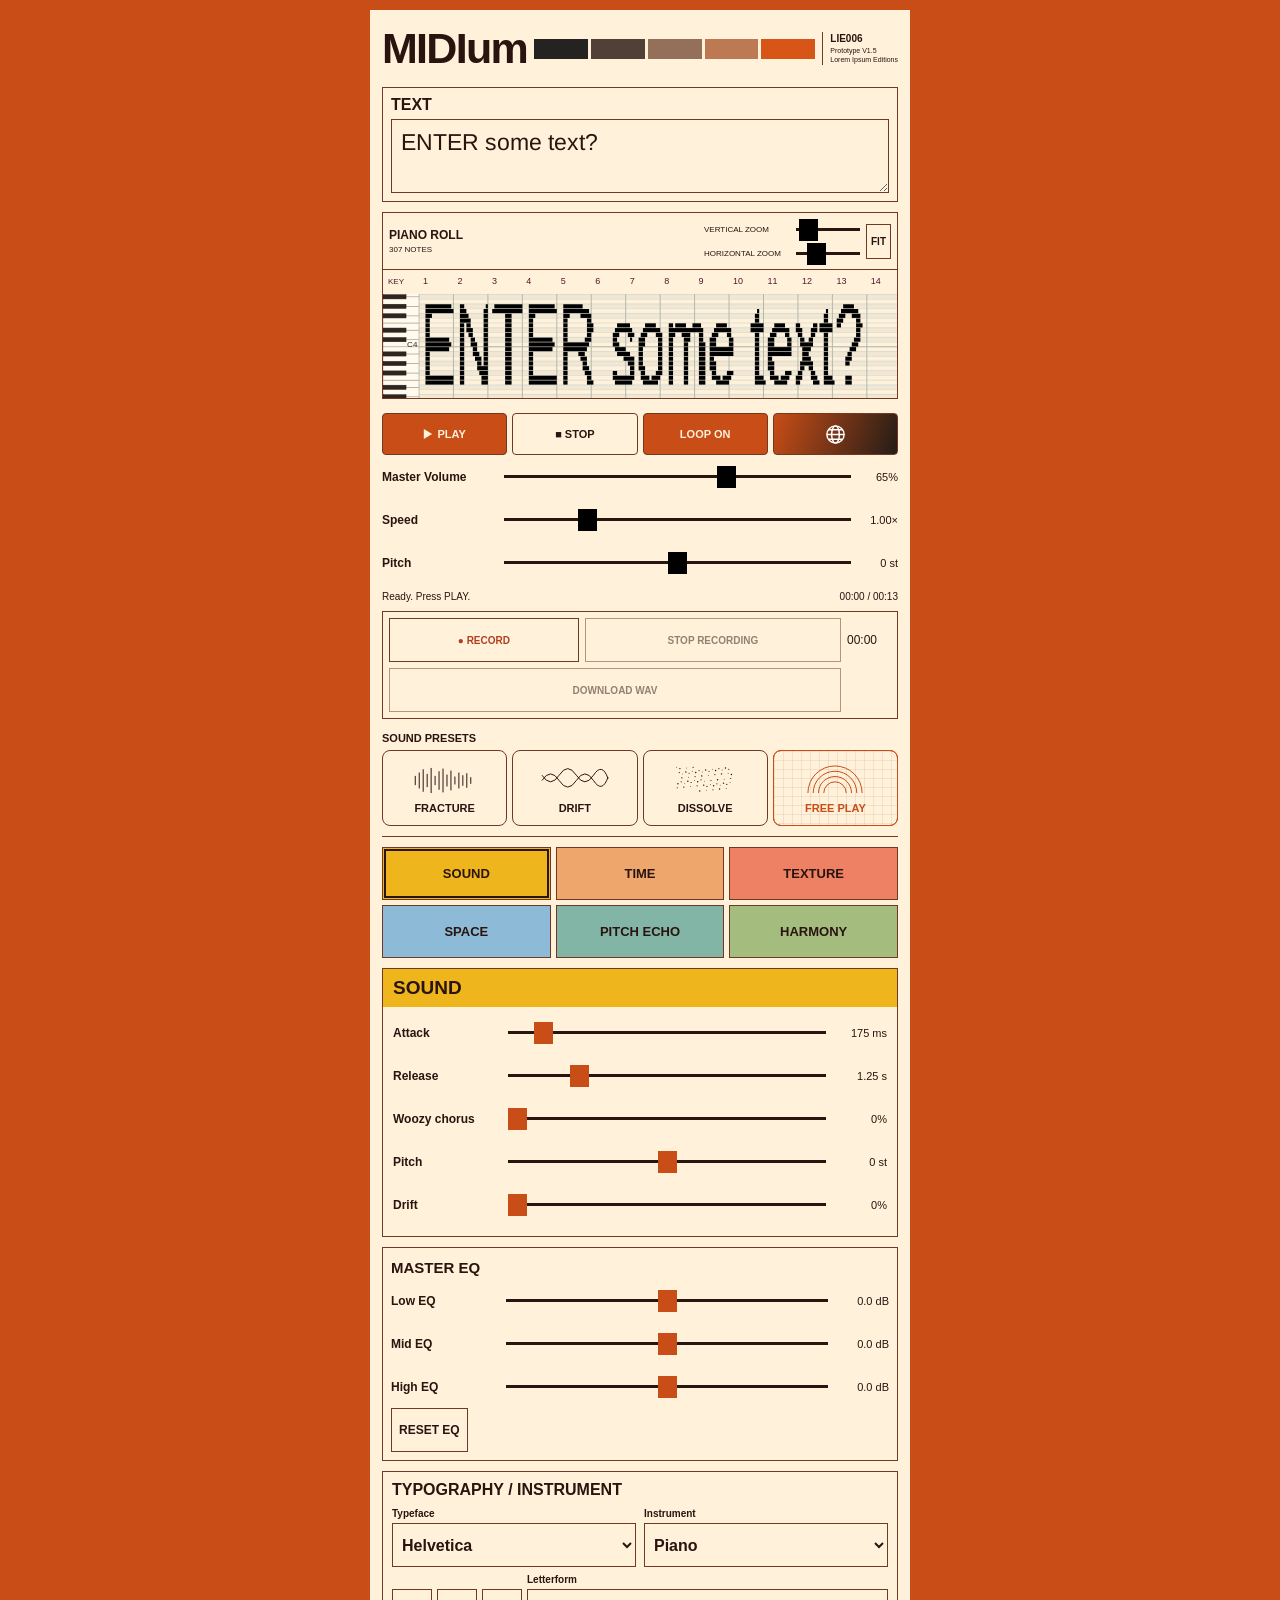
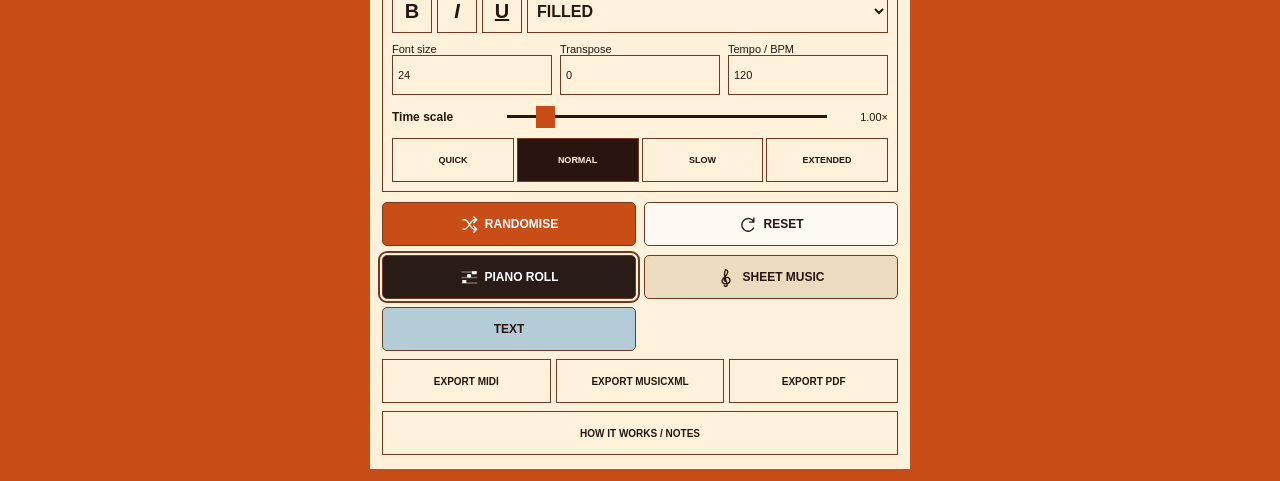
==== commit 0c6abd9a: "Align desktop and mobile on shared V1.5 engine and stereo WAV recording Use the latest mobile synthe" ====
--- a/mobile/index.html
+++ b/mobile/index.html
@@ -1 +1,3 @@
-<!doctype html><html lang="en"><head><meta charset="utf-8"><meta name="viewport" content="width=device-width,initial-scale=1,viewport-fit=cover"><meta name="theme-color" content="#c84d16"><title>MIDIum Mobile MK3 — LIE006</title><link rel="stylesheet" href="mobile.css?v=mobile-v14"></head><body><main><header><h1>MIDIum</h1><div class="logo-swatches" aria-hidden="true"><i></i><i></i><i></i><i></i><i></i></div><div class="logo-credit"><strong>LIE006</strong><span>Prototype V1.4</span><span>Lorem Ipsum Editions</span></div></header><section class="source-panel"><label for="source">TEXT</label><textarea id="source" rows="2" spellcheck="false">ENTER some text?</textarea></section><section id="pianoView" class="roll-panel" aria-label="Piano roll"><div class="roll-tools"><div class="roll-title"><strong>PIANO ROLL</strong><span id="count"></span></div><div class="roll-zoom"><label>VERTICAL ZOOM<input id="verticalZoom" type="range" min="0.5" max="8" step="0.1" value="1" aria-label="Vertical zoom"></label><label>HORIZONTAL ZOOM<input id="zoom" type="range" min=".2" max="12" step=".1" value="3" aria-label="Horizontal zoom"></label></div><button id="fit">FIT</button></div><div id="rollViewport"><div id="rollSurface"><canvas id="roll" aria-label="Text-generated notes"></canvas><div id="playhead"></div></div></div></section><section id="sheetView" class="sheet-panel" hidden aria-label="Sheet music"><div class="sheet-tools"><h2>SHEET MUSIC</h2><button id="sheetFit">FIT</button><button id="sheetOut" aria-label="Zoom score out">−</button><button id="sheetIn" aria-label="Zoom score in">+</button></div><p id="sheetStatus" role="status"></p><div class="sheet-scroll"><div id="score"></div></div></section><div class="performance"><div class="transport"><div class="transport-segments"><button id="play" disabled><svg class="play-icon" viewBox="0 0 12 14" aria-hidden="true"><path fill="currentColor" d="M1 1v12l10-6z"/></svg><span id="playText">PLAY</span></button><button id="stop">■ STOP</button><button id="loop" aria-pressed="true">LOOP ON</button></div><button type="button" id="colourButton" class="globe-colour" aria-label="Global colour and sound" aria-expanded="false" aria-controls="colourPicker"><svg viewBox="0 0 24 24" aria-hidden="true" fill="none" stroke="currentColor" stroke-width="1.5"><circle cx="12" cy="12" r="9"/><ellipse cx="12" cy="12" rx="4" ry="9"/><path d="M3 12h18M5 7h14M5 17h14"/></svg></button><input id="noteColour" type="hidden" value="#000000"><div id="colourPicker" role="dialog" aria-label="Global colour and sound" hidden><div id="colourField" tabindex="0" aria-label="Saturation and brightness"><i></i></div><div id="colourHue" role="slider" tabindex="0" aria-label="Hue" aria-valuemin="0" aria-valuemax="360"><i></i></div></div><input id="tempo" type="hidden" value="120"></div><label class="slider" for="volume"><span>Master Volume</span><input id="volume" type="range" min="0" max="100" step="1" value="65"><output id="volumeValue"></output></label><label class="slider" for="speed"><span>Speed</span><input id="speed" type="range" min="0.125" max="4" step="0.025" value="1"><output id="speedValue"></output></label><label class="slider" for="performancePitch"><span>Pitch</span><input id="performancePitch" type="range" min="-12" max="12" step="0.1" value="0"><output id="performancePitchValue"></output></label></div><div class="readout"><span id="status" role="status">Loading…</span><span id="elapsed">00:00</span></div><section class="presets" aria-label="Sound presets"><h2>SOUND PRESETS</h2><div><button data-preset="fracture" aria-pressed="false"><svg viewBox="0 0 110 56" aria-hidden="true" fill="none" stroke="currentColor" stroke-width="1.5"><path d="M10 21v14"/><path d="M16 16v24"/><path d="M22 11v34"/><path d="M28 18v20"/><path d="M34 9v38"/><path d="M40 21v14"/><path d="M46 14v28"/><path d="M52 10v36"/><path d="M58 19v18"/><path d="M64 13v30"/><path d="M70 22v12"/><path d="M76 16v24"/><path d="M82 20v16"/><path d="M88 17v22"/><path d="M94 23v10"/></svg><span>FRACTURE</span></button><button data-preset="drift" aria-pressed="false"><svg viewBox="0 0 110 56" aria-hidden="true" fill="none" stroke="currentColor" stroke-width="1.5"><path d="M5 28Q18 8 31 28T57 28T83 28T105 23M5 20Q18 40 31 20T57 20T83 20T105 25"/></svg><span>DRIFT</span></button><button data-preset="dissolve" aria-pressed="false"><svg viewBox="0 0 110 56" aria-hidden="true" fill="none" stroke="currentColor" stroke-width="1.5"><circle cx="12" cy="8" r="0.7" fill="currentColor" stroke="none"/><circle cx="49" cy="27" r="0.8999999999999999" fill="currentColor" stroke="none"/><circle cx="86" cy="9" r="1.1" fill="currentColor" stroke="none"/><circle cx="39" cy="28" r="0.7" fill="currentColor" stroke="none"/><circle cx="76" cy="10" r="0.8999999999999999" fill="currentColor" stroke="none"/><circle cx="29" cy="29" r="1.1" fill="currentColor" stroke="none"/><circle cx="66" cy="11" r="0.7" fill="currentColor" stroke="none"/><circle cx="19" cy="30" r="0.8999999999999999" fill="currentColor" stroke="none"/><circle cx="56" cy="12" r="1.1" fill="currentColor" stroke="none"/><circle cx="93" cy="31" r="0.7" fill="currentColor" stroke="none"/><circle cx="46" cy="13" r="0.8999999999999999" fill="currentColor" stroke="none"/><circle cx="83" cy="32" r="1.1" fill="currentColor" stroke="none"/><circle cx="36" cy="14" r="0.7" fill="currentColor" stroke="none"/><circle cx="73" cy="33" r="0.8999999999999999" fill="currentColor" stroke="none"/><circle cx="26" cy="15" r="1.1" fill="currentColor" stroke="none"/><circle cx="63" cy="34" r="0.7" fill="currentColor" stroke="none"/><circle cx="16" cy="16" r="0.8999999999999999" fill="currentColor" stroke="none"/><circle cx="53" cy="35" r="1.1" fill="currentColor" stroke="none"/><circle cx="90" cy="17" r="0.7" fill="currentColor" stroke="none"/><circle cx="43" cy="36" r="0.8999999999999999" fill="currentColor" stroke="none"/><circle cx="80" cy="18" r="1.1" fill="currentColor" stroke="none"/><circle cx="33" cy="37" r="0.7" fill="currentColor" stroke="none"/><circle cx="70" cy="19" r="0.8999999999999999" fill="currentColor" stroke="none"/><circle cx="23" cy="38" r="1.1" fill="currentColor" stroke="none"/><circle cx="60" cy="20" r="0.7" fill="currentColor" stroke="none"/><circle cx="13" cy="39" r="0.8999999999999999" fill="currentColor" stroke="none"/><circle cx="50" cy="21" r="1.1" fill="currentColor" stroke="none"/><circle cx="87" cy="40" r="0.7" fill="currentColor" stroke="none"/><circle cx="40" cy="22" r="0.8999999999999999" fill="currentColor" stroke="none"/><circle cx="77" cy="41" r="1.1" fill="currentColor" stroke="none"/><circle cx="30" cy="23" r="0.7" fill="currentColor" stroke="none"/><circle cx="67" cy="42" r="0.8999999999999999" fill="currentColor" stroke="none"/><circle cx="20" cy="24" r="1.1" fill="currentColor" stroke="none"/><circle cx="57" cy="43" r="0.7" fill="currentColor" stroke="none"/><circle cx="94" cy="25" r="0.8999999999999999" fill="currentColor" stroke="none"/><circle cx="47" cy="44" r="1.1" fill="currentColor" stroke="none"/><circle cx="84" cy="26" r="0.7" fill="currentColor" stroke="none"/><circle cx="37" cy="8" r="0.8999999999999999" fill="currentColor" stroke="none"/><circle cx="74" cy="27" r="1.1" fill="currentColor" stroke="none"/><circle cx="27" cy="9" r="0.7" fill="currentColor" stroke="none"/><circle cx="64" cy="28" r="0.8999999999999999" fill="currentColor" stroke="none"/><circle cx="17" cy="10" r="1.1" fill="currentColor" stroke="none"/><circle cx="54" cy="29" r="0.7" fill="currentColor" stroke="none"/><circle cx="91" cy="11" r="0.8999999999999999" fill="currentColor" stroke="none"/><circle cx="44" cy="30" r="1.1" fill="currentColor" stroke="none"/><circle cx="81" cy="12" r="0.7" fill="currentColor" stroke="none"/><circle cx="34" cy="31" r="0.8999999999999999" fill="currentColor" stroke="none"/><circle cx="71" cy="13" r="1.1" fill="currentColor" stroke="none"/><circle cx="24" cy="32" r="0.7" fill="currentColor" stroke="none"/><circle cx="61" cy="14" r="0.8999999999999999" fill="currentColor" stroke="none"/><circle cx="14" cy="33" r="1.1" fill="currentColor" stroke="none"/><circle cx="51" cy="15" r="0.7" fill="currentColor" stroke="none"/><circle cx="88" cy="34" r="0.8999999999999999" fill="currentColor" stroke="none"/><circle cx="41" cy="16" r="1.1" fill="currentColor" stroke="none"/><circle cx="78" cy="35" r="0.7" fill="currentColor" stroke="none"/><circle cx="31" cy="17" r="0.8999999999999999" fill="currentColor" stroke="none"/><circle cx="68" cy="36" r="1.1" fill="currentColor" stroke="none"/><circle cx="21" cy="18" r="0.7" fill="currentColor" stroke="none"/><circle cx="58" cy="37" r="0.8999999999999999" fill="currentColor" stroke="none"/><circle cx="95" cy="19" r="1.1" fill="currentColor" stroke="none"/></svg><span>DISSOLVE</span></button><button data-preset="free" aria-pressed="true"><svg viewBox="0 0 110 56" aria-hidden="true" fill="none" stroke="currentColor" stroke-width="1.5"><path d="M14 47a41 41 0 0 1 82 0M22 47a33 33 0 0 1 66 0M30 47a25 25 0 0 1 50 0M38 47a17 17 0 0 1 34 0"/></svg><span>FREE PLAY</span></button></div></section><nav class="tabs" aria-label="Effects"><button data-effect="sound" aria-pressed="true">SOUND</button><button data-effect="time" aria-pressed="false">TIME</button><button data-effect="texture" aria-pressed="false">TEXTURE</button><button data-effect="space" aria-pressed="false">SPACE</button><button data-effect="echo" aria-pressed="false">PITCH ECHO</button><button data-effect="harmony" aria-pressed="false">HARMONY</button></nav><section id="sound" class="effect" ><h2>SOUND</h2><div class="effect-body"><label class="slider" for="attack"><span>Attack</span><input id="attack" type="range" min="0.001" max="2" step="0.001" value="0.175"><output id="attackValue"></output></label><label class="slider" for="release"><span>Release</span><input id="release" type="range" min="0.01" max="6" step="0.01" value="1.25"><output id="releaseValue"></output></label><label class="slider" for="chorus"><span>Woozy chorus</span><input id="chorus" type="range" min="0" max="1" step="0.01" value="0"><output id="chorusValue"></output></label><label class="slider" for="pitch"><span>Pitch</span><input id="pitch" type="range" min="-12" max="12" step="0.1" value="0"><output id="pitchValue"></output></label><label class="slider" for="drift"><span>Drift</span><input id="drift" type="range" min="0" max="1" step="0.01" value="0"><output id="driftValue"></output></label></div></section><section id="time" class="effect" hidden><h2>TIME</h2><div class="effect-body"><label class="slider" for="reverseTime"><span>Reverse time</span><input id="reverseTime" type="range" min="0.1" max="5" step="0.01" value="0.6"><output id="reverseTimeValue"></output></label><label class="slider" for="reverse"><span>Reverse mix</span><input id="reverse" type="range" min="0" max="1" step="0.01" value="0"><output id="reverseValue"></output></label><hr class="control-divider"><label class="slider" for="delayTime"><span>Delay time</span><input id="delayTime" type="range" min="0.01" max="2.5" step="0.01" value="0.35"><output id="delayTimeValue"></output></label><label class="slider" for="delayMix"><span>Delay mix</span><input id="delayMix" type="range" min="0" max="1" step="0.01" value="0"><output id="delayMixValue"></output></label><label class="slider" for="feedback"><span>Delay feedback</span><input id="feedback" type="range" min="0" max="1" step="0.01" value="0.35"><output id="feedbackValue"></output></label></div></section><section id="texture" class="effect" hidden><h2>TEXTURE</h2><div class="effect-body"><label class="slider" for="crush"><span>Crush</span><input id="crush" type="range" min="0" max="1" step="0.01" value="0"><output id="crushValue"></output></label><label class="slider" for="warmth"><span>Warmth</span><input id="warmth" type="range" min="0" max="1" step=".01" value="0.6"><output id="warmthValue"></output></label><label class="slider" for="grain"><span>Grain</span><input id="grain" type="range" min="0" max="1" step=".01" value="0.35"><output id="grainValue"></output></label><label class="slider" for="blend"><span>Blend</span><input id="blend" type="range" min="0" max="1" step=".01" value="1"><output id="blendValue"></output></label><hr class="control-divider"><label class="slider" for="glitchAmount"><span>Glitch amount</span><input id="glitchAmount" type="range" min="0" max="1" step="0.01" value="0"><output id="glitchAmountValue"></output></label><label class="slider" for="glitchRate"><span>Glitch rate</span><input id="glitchRate" type="range" min="5" max="250" step="1" value="25"><output id="glitchRateValue"></output></label><button id="randomGlitch" aria-pressed="false"><svg viewBox="0 0 24 24" aria-hidden="true" fill="none" stroke="currentColor" stroke-width="1.7"><path d="M3 6h3c5 0 7 12 12 12h3m-4-4 4 4-4 4M3 18h3c2 0 4-3 6-6s4-6 6-6h3m-4-4 4 4-4 4"/></svg><span id="randomGlitchText">GLITCH RANDOM OFF</span></button><button id="stutter" aria-pressed="false"><span class="stutter-caption"><svg viewBox="0 0 24 24" aria-hidden="true" fill="none" stroke="currentColor" stroke-width="1.7"><path d="M4 10a8 8 0 0 1 14-5l3 3M21 3v5h-5M20 14A8 8 0 0 1 6 19l-3-3M3 21v-5h5"/></svg><span id="stutterText">HOLD STUTTER · 60 ms</span></span><span class="stutter-direction"><span>FAST</span><span>SLOW</span></span></button></div></section><section id="space" class="effect" hidden><h2>SPACE</h2><div class="effect-body"><label class="slider" for="mix"><span>Reverb</span><input id="mix" type="range" min="0" max="1" step="0.01" value="0.18"><output id="mixValue"></output></label><label class="slider" for="tone"><span>Tone</span><input id="tone" type="range" min="0" max="1" step="0.01" value="0.5"><output id="toneValue"></output></label><label class="slider" for="length"><span>Length</span><input id="length" type="range" min="0.5" max="8" step="0.1" value="3.4"><output id="lengthValue"></output></label></div></section><section id="echo" class="effect" hidden><h2>PITCH ECHO</h2><div class="effect-body"><label class="slider" for="dry"><span>Dry</span><input id="dry" type="range" min="0" max="1" step="0.01" value="1"><output id="dryValue"></output></label><label class="slider" for="level"><span>Echo level</span><input id="level" type="range" min="0" max="1" step="0.01" value="0"><output id="levelValue"></output></label><label class="slider" for="echoDecay"><span>Decay</span><input id="echoDecay" type="range" min="0" max="1" step="0.01" value="0.35"><output id="echoDecayValue"></output></label><label class="slider" for="density"><span>Density</span><input id="density" type="range" min="0" max="1" step="0.01" value="0"><output id="densityValue"></output></label><label class="select">Scale<select id="echoScale"><option value="follow">FOLLOW HARMONY</option><option value="pentatonic">PENTATONIC</option><option value="minor">MINOR</option><option value="major">MAJOR</option><option value="chromatic">CHROMATIC</option></select></label><label class="select">Interval<select id="echoInterval"><option value="octaves">OCTAVES</option><option value="fifths">FIFTHS</option><option value="thirds">THIRDS</option><option value="mixed">MIXED</option></select></label><label class="select">Pattern<select id="echoPattern"><option value="updown">UP/DOWN</option><option value="up">UP</option><option value="down">DOWN</option><option value="random">RANDOM</option></select></label><label class="slider" for="echoPitch"><span>Pitch</span><input id="echoPitch" type="range" min="-12" max="12" step="1" value="12"><output id="echoPitchValue"></output></label><label class="slider" for="echoFeedback"><span>Feedback</span><input id="echoFeedback" type="range" min="0" max="1" step="0.01" value="0.35"><output id="echoFeedbackValue"></output></label><label class="slider" for="echoWooze"><span>Wooze</span><input id="echoWooze" type="range" min="0" max="1" step="0.01" value="0"><output id="echoWoozeValue"></output></label><label class="slider" for="echoRandom"><span>Random</span><input id="echoRandom" type="range" min="0" max="1" step="0.01" value="0"><output id="echoRandomValue"></output></label></div></section><section id="harmony" class="effect" hidden><h2>HARMONY</h2><div class="effect-body"><label class="select">Harmony mode<select id="mode"><option value="original">ORIGINAL</option><option value="pentatonic">PENTATONIC</option><option value="minor">MINOR</option><option value="drone">DRONE</option><option value="chromatic">CHROMATIC</option></select></label><label class="slider" for="amount"><span>Harmony amount</span><input id="amount" type="range" min="0" max="1" step="0.01" value="1"><output id="amountValue"></output></label><label class="slider" for="droneLevel"><span>Drone level</span><input id="droneLevel" type="range" min="0" max="1" step="0.01" value="0.25"><output id="droneLevelValue"></output></label><label class="slider" for="droneWooze"><span>Drone wooze</span><input id="droneWooze" type="range" min="0" max="1" step="0.01" value="0"><output id="droneWoozeValue"></output></label><button id="drone" aria-pressed="false">DRONE OFF</button><label class="select">Drone note<select id="droneNote"><option value="auto">AUTO</option><option value="0">C</option><option value="1">C♯</option><option value="2">D</option><option value="3">D♯</option><option value="4">E</option><option value="5">F</option><option value="6">F♯</option><option value="7">G</option><option value="8">G♯</option><option value="9">A</option><option value="10">A♯</option><option value="11">B</option></select></label><label class="select">Octave<select id="octave"><option value="low">LOW</option><option value="mid">MID</option><option value="high">HIGH</option></select></label></div></section><section class="type-panel"><h2>TYPOGRAPHY / INSTRUMENT</h2><div class="type-grid"><label class="select">Typeface<select id="font"><option value="helvetica">Helvetica</option><option value="times">Times New Roman</option><option value="comic">Comic Sans</option></select></label><label class="select">Instrument<select id="instrument"></select></label></div><div class="style-row"><button id="bold" aria-label="Bold" aria-pressed="false"><b>B</b></button><button id="italic" aria-label="Italic" aria-pressed="false"><i>I</i></button><button id="underline" aria-label="Underline" aria-pressed="false"><u>U</u></button><label class="select">Letterform<select id="letterform"><option value="filled">FILLED</option><option value="outline">OUTLINE</option></select></label></div></section><div class="actions"><button id="randomise"><svg viewBox="0 0 24 24" aria-hidden="true" fill="none" stroke="currentColor" stroke-width="1.7"><path d="M3 6h3c5 0 7 12 12 12h3m-4-4 4 4-4 4M3 18h3c2 0 4-3 6-6s4-6 6-6h3m-4-4 4 4-4 4"/></svg><span>RANDOMISE</span></button><button id="reset"><svg viewBox="0 0 24 24" aria-hidden="true" fill="none" stroke="currentColor" stroke-width="1.7"><path d="M20 9A8 8 0 1 0 20 16M20 3v6h-6"/></svg><span>RESET</span></button></div><div class="actions view-actions" aria-label="Display view"><button data-view="piano" aria-pressed="true"><svg viewBox="0 0 24 24" aria-hidden="true" fill="none" stroke="currentColor" stroke-width="1.7"><path d="M2 5h20M2 12h20M2 19h20" opacity=".35"/><path stroke-width="4" d="M3 17h5M9 10h5M15 6h6"/></svg><span>PIANO ROLL</span></button><button data-view="sheet" aria-pressed="false"><svg viewBox="0 0 24 24" aria-hidden="true" fill="none" stroke="currentColor" stroke-width="1.7"><path d="M13 21c-3-9-5-15-2-19 4 1 3 5-1 9-6 4-4 9 1 9 7 0 7-9 1-8-4 0-4 5 0 5M13 21c0 3-4 3-4 0"/></svg><span>SHEET MUSIC</span></button></div></main><script type="module" src="js/mobile.js?v=mobile-v14"></script></body></html>+<!DOCTYPE html>
+
+<html lang="en"><head><meta charset="utf-8"/><meta content="width=device-width,initial-scale=1,viewport-fit=cover" name="viewport"/><meta content="#c84d16" name="theme-color"/><title>MIDIum Mobile V1.5 — LIE006</title><link href="mobile.css?v=mobile-v14" rel="stylesheet"/><link href="../shared/parity.css?v=aligned-v15" rel="stylesheet"/></head><body data-layout="mobile"><main><header><h1>MIDIum</h1><div aria-hidden="true" class="logo-swatches"><i></i><i></i><i></i><i></i><i></i></div><div class="logo-credit"><strong>LIE006</strong><span>Prototype V1.5</span><span>Lorem Ipsum Editions</span></div></header><section class="source-panel"><label for="source">TEXT</label><textarea id="source" rows="2" spellcheck="false">ENTER some text?</textarea></section><section class="text-panel" hidden="" id="textView"><div id="textPreview"></div></section><section aria-label="Piano roll" class="roll-panel" id="pianoView"><div class="roll-tools"><div class="roll-title"><strong>PIANO ROLL</strong><span id="count"></span></div><div class="roll-zoom"><label>VERTICAL ZOOM<input aria-label="Vertical zoom" id="verticalZoom" max="8" min="0.5" step="0.1" type="range" value="1"/></label><label>HORIZONTAL ZOOM<input aria-label="Horizontal zoom" id="zoom" max="12" min=".01" step=".01" type="range" value="3"/></label></div><button id="fit">FIT</button></div><div id="rollViewport"><div id="rollSurface"><canvas aria-label="Text-generated notes" id="roll"></canvas><div id="playhead"></div></div></div></section><section aria-label="Sheet music" class="sheet-panel" hidden="" id="sheetView"><div class="sheet-tools"><h2>SHEET MUSIC</h2><button id="sheetFit">FIT</button><button aria-label="Zoom score out" id="sheetOut">−</button><button aria-label="Zoom score in" id="sheetIn">+</button><button aria-label="Previous score page" id="previousPage">←</button><span id="pageCount">0 / 0</span><button aria-label="Next score page" id="nextPage">→</button></div><p id="sheetStatus" role="status"></p><div class="sheet-scroll"><div id="score"></div></div></section><div class="performance"><div class="transport"><div class="transport-segments"><button disabled="" id="play"><svg aria-hidden="true" class="play-icon" viewbox="0 0 12 14"><path d="M1 1v12l10-6z" fill="currentColor"></path></svg><span id="playText">PLAY</span></button><button id="stop">■ STOP</button><button aria-pressed="true" id="loop">LOOP ON</button></div><button aria-controls="colourPicker" aria-expanded="false" aria-label="Global colour and sound" class="globe-colour" id="colourButton" type="button"><svg aria-hidden="true" fill="none" stroke="currentColor" stroke-width="1.5" viewbox="0 0 24 24"><circle cx="12" cy="12" r="9"></circle><ellipse cx="12" cy="12" rx="4" ry="9"></ellipse><path d="M3 12h18M5 7h14M5 17h14"></path></svg></button><input id="noteColour" type="hidden" value="#000000"/><div aria-label="Global colour and sound" hidden="" id="colourPicker" role="dialog"><div aria-label="Saturation and brightness" id="colourField" tabindex="0"><i></i></div><div aria-label="Hue" aria-valuemax="360" aria-valuemin="0" id="colourHue" role="slider" tabindex="0"><i></i></div></div></div><label class="slider" for="volume"><span>Master Volume</span><input id="volume" max="100" min="0" step="1" type="range" value="65"/><output id="volumeValue"></output></label><label class="slider" for="speed"><span>Speed</span><input id="speed" max="4" min="0.125" step="0.025" type="range" value="1"/><output id="speedValue"></output></label><label class="slider" for="performancePitch"><span>Pitch</span><input id="performancePitch" max="12" min="-12" step="0.1" type="range" value="0"/><output id="performancePitchValue"></output></label></div><div class="readout"><span id="status" role="status">Loading…</span><span class="playback-time"><span id="elapsed">00:00</span> / <span id="duration">00:00</span></span></div><section aria-label="Audio recording" class="recording"><button id="record">● RECORD</button><button disabled="" id="recordStop">STOP RECORDING</button><output id="recordTime">00:00</output><button disabled="" id="recordDownload">DOWNLOAD WAV</button><span id="recordStatus" role="status"></span></section><section aria-label="Sound presets" class="presets"><h2>SOUND PRESETS</h2><div><button aria-pressed="false" data-preset="fracture"><svg aria-hidden="true" fill="none" stroke="currentColor" stroke-width="1.5" viewbox="0 0 110 56"><path d="M10 21v14"></path><path d="M16 16v24"></path><path d="M22 11v34"></path><path d="M28 18v20"></path><path d="M34 9v38"></path><path d="M40 21v14"></path><path d="M46 14v28"></path><path d="M52 10v36"></path><path d="M58 19v18"></path><path d="M64 13v30"></path><path d="M70 22v12"></path><path d="M76 16v24"></path><path d="M82 20v16"></path><path d="M88 17v22"></path><path d="M94 23v10"></path></svg><span>FRACTURE</span></button><button aria-pressed="false" data-preset="drift"><svg aria-hidden="true" fill="none" stroke="currentColor" stroke-width="1.5" viewbox="0 0 110 56"><path d="M5 28Q18 8 31 28T57 28T83 28T105 23M5 20Q18 40 31 20T57 20T83 20T105 25"></path></svg><span>DRIFT</span></button><button aria-pressed="false" data-preset="dissolve"><svg aria-hidden="true" fill="none" stroke="currentColor" stroke-width="1.5" viewbox="0 0 110 56"><circle cx="12" cy="8" fill="currentColor" r="0.7" stroke="none"></circle><circle cx="49" cy="27" fill="currentColor" r="0.8999999999999999" stroke="none"></circle><circle cx="86" cy="9" fill="currentColor" r="1.1" stroke="none"></circle><circle cx="39" cy="28" fill="currentColor" r="0.7" stroke="none"></circle><circle cx="76" cy="10" fill="currentColor" r="0.8999999999999999" stroke="none"></circle><circle cx="29" cy="29" fill="currentColor" r="1.1" stroke="none"></circle><circle cx="66" cy="11" fill="currentColor" r="0.7" stroke="none"></circle><circle cx="19" cy="30" fill="currentColor" r="0.8999999999999999" stroke="none"></circle><circle cx="56" cy="12" fill="currentColor" r="1.1" stroke="none"></circle><circle cx="93" cy="31" fill="currentColor" r="0.7" stroke="none"></circle><circle cx="46" cy="13" fill="currentColor" r="0.8999999999999999" stroke="none"></circle><circle cx="83" cy="32" fill="currentColor" r="1.1" stroke="none"></circle><circle cx="36" cy="14" fill="currentColor" r="0.7" stroke="none"></circle><circle cx="73" cy="33" fill="currentColor" r="0.8999999999999999" stroke="none"></circle><circle cx="26" cy="15" fill="currentColor" r="1.1" stroke="none"></circle><circle cx="63" cy="34" fill="currentColor" r="0.7" stroke="none"></circle><circle cx="16" cy="16" fill="currentColor" r="0.8999999999999999" stroke="none"></circle><circle cx="53" cy="35" fill="currentColor" r="1.1" stroke="none"></circle><circle cx="90" cy="17" fill="currentColor" r="0.7" stroke="none"></circle><circle cx="43" cy="36" fill="currentColor" r="0.8999999999999999" stroke="none"></circle><circle cx="80" cy="18" fill="currentColor" r="1.1" stroke="none"></circle><circle cx="33" cy="37" fill="currentColor" r="0.7" stroke="none"></circle><circle cx="70" cy="19" fill="currentColor" r="0.8999999999999999" stroke="none"></circle><circle cx="23" cy="38" fill="currentColor" r="1.1" stroke="none"></circle><circle cx="60" cy="20" fill="currentColor" r="0.7" stroke="none"></circle><circle cx="13" cy="39" fill="currentColor" r="0.8999999999999999" stroke="none"></circle><circle cx="50" cy="21" fill="currentColor" r="1.1" stroke="none"></circle><circle cx="87" cy="40" fill="currentColor" r="0.7" stroke="none"></circle><circle cx="40" cy="22" fill="currentColor" r="0.8999999999999999" stroke="none"></circle><circle cx="77" cy="41" fill="currentColor" r="1.1" stroke="none"></circle><circle cx="30" cy="23" fill="currentColor" r="0.7" stroke="none"></circle><circle cx="67" cy="42" fill="currentColor" r="0.8999999999999999" stroke="none"></circle><circle cx="20" cy="24" fill="currentColor" r="1.1" stroke="none"></circle><circle cx="57" cy="43" fill="currentColor" r="0.7" stroke="none"></circle><circle cx="94" cy="25" fill="currentColor" r="0.8999999999999999" stroke="none"></circle><circle cx="47" cy="44" fill="currentColor" r="1.1" stroke="none"></circle><circle cx="84" cy="26" fill="currentColor" r="0.7" stroke="none"></circle><circle cx="37" cy="8" fill="currentColor" r="0.8999999999999999" stroke="none"></circle><circle cx="74" cy="27" fill="currentColor" r="1.1" stroke="none"></circle><circle cx="27" cy="9" fill="currentColor" r="0.7" stroke="none"></circle><circle cx="64" cy="28" fill="currentColor" r="0.8999999999999999" stroke="none"></circle><circle cx="17" cy="10" fill="currentColor" r="1.1" stroke="none"></circle><circle cx="54" cy="29" fill="currentColor" r="0.7" stroke="none"></circle><circle cx="91" cy="11" fill="currentColor" r="0.8999999999999999" stroke="none"></circle><circle cx="44" cy="30" fill="currentColor" r="1.1" stroke="none"></circle><circle cx="81" cy="12" fill="currentColor" r="0.7" stroke="none"></circle><circle cx="34" cy="31" fill="currentColor" r="0.8999999999999999" stroke="none"></circle><circle cx="71" cy="13" fill="currentColor" r="1.1" stroke="none"></circle><circle cx="24" cy="32" fill="currentColor" r="0.7" stroke="none"></circle><circle cx="61" cy="14" fill="currentColor" r="0.8999999999999999" stroke="none"></circle><circle cx="14" cy="33" fill="currentColor" r="1.1" stroke="none"></circle><circle cx="51" cy="15" fill="currentColor" r="0.7" stroke="none"></circle><circle cx="88" cy="34" fill="currentColor" r="0.8999999999999999" stroke="none"></circle><circle cx="41" cy="16" fill="currentColor" r="1.1" stroke="none"></circle><circle cx="78" cy="35" fill="currentColor" r="0.7" stroke="none"></circle><circle cx="31" cy="17" fill="currentColor" r="0.8999999999999999" stroke="none"></circle><circle cx="68" cy="36" fill="currentColor" r="1.1" stroke="none"></circle><circle cx="21" cy="18" fill="currentColor" r="0.7" stroke="none"></circle><circle cx="58" cy="37" fill="currentColor" r="0.8999999999999999" stroke="none"></circle><circle cx="95" cy="19" fill="currentColor" r="1.1" stroke="none"></circle></svg><span>DISSOLVE</span></button><button aria-pressed="true" data-preset="free"><svg aria-hidden="true" fill="none" stroke="currentColor" stroke-width="1.5" viewbox="0 0 110 56"><path d="M14 47a41 41 0 0 1 82 0M22 47a33 33 0 0 1 66 0M30 47a25 25 0 0 1 50 0M38 47a17 17 0 0 1 34 0"></path></svg><span>FREE PLAY</span></button></div></section><nav aria-label="Effects" class="tabs"><button aria-pressed="true" data-effect="sound">SOUND</button><button aria-pressed="false" data-effect="time">TIME</button><button aria-pressed="false" data-effect="texture">TEXTURE</button><button aria-pressed="false" data-effect="space">SPACE</button><button aria-pressed="false" data-effect="echo">PITCH ECHO</button><button aria-pressed="false" data-effect="harmony">HARMONY</button></nav><section class="effect" id="sound"><h2>SOUND</h2><div class="effect-body"><label class="slider" for="attack"><span>Attack</span><input id="attack" max="2" min="0.001" step="0.001" type="range" value="0.175"/><output id="attackValue"></output></label><label class="slider" for="release"><span>Release</span><input id="release" max="6" min="0.01" step="0.01" type="range" value="1.25"/><output id="releaseValue"></output></label><label class="slider" for="chorus"><span>Woozy chorus</span><input id="chorus" max="1" min="0" step="0.01" type="range" value="0"/><output id="chorusValue"></output></label><label class="slider" for="pitch"><span>Pitch</span><input id="pitch" max="12" min="-12" step="0.1" type="range" value="0"/><output id="pitchValue"></output></label><label class="slider" for="drift"><span>Drift</span><input id="drift" max="1" min="0" step="0.01" type="range" value="0"/><output id="driftValue"></output></label></div></section><section class="effect" hidden="" id="time"><h2>TIME</h2><div class="effect-body"><label class="slider" for="reverseTime"><span>Reverse time</span><input id="reverseTime" max="5" min="0.1" step="0.01" type="range" value="0.6"/><output id="reverseTimeValue"></output></label><label class="slider" for="reverse"><span>Reverse mix</span><input id="reverse" max="1" min="0" step="0.01" type="range" value="0"/><output id="reverseValue"></output></label><hr class="control-divider"/><label class="slider" for="delayTime"><span>Delay time</span><input id="delayTime" max="2.5" min="0.01" step="0.01" type="range" value="0.35"/><output id="delayTimeValue"></output></label><label class="slider" for="delayMix"><span>Delay mix</span><input id="delayMix" max="1" min="0" step="0.01" type="range" value="0"/><output id="delayMixValue"></output></label><label class="slider" for="feedback"><span>Delay feedback</span><input id="feedback" max="1" min="0" step="0.01" type="range" value="0.35"/><output id="feedbackValue"></output></label></div></section><section class="effect" hidden="" id="texture"><h2>TEXTURE</h2><div class="effect-body"><label class="slider" for="crush"><span>Crush</span><input id="crush" max="1" min="0" step="0.01" type="range" value="0"/><output id="crushValue"></output></label><label class="slider" for="warmth"><span>Warmth</span><input id="warmth" max="1" min="0" step=".01" type="range" value="0.6"/><output id="warmthValue"></output></label><label class="slider" for="grain"><span>Grain</span><input id="grain" max="1" min="0" step=".01" type="range" value="0.35"/><output id="grainValue"></output></label><label class="slider" for="blend"><span>Blend</span><input id="blend" max="1" min="0" step=".01" type="range" value="1"/><output id="blendValue"></output></label><hr class="control-divider"/><label class="slider" for="glitchAmount"><span>Glitch amount</span><input id="glitchAmount" max="1" min="0" step="0.01" type="range" value="0"/><output id="glitchAmountValue"></output></label><label class="slider" for="glitchRate"><span>Glitch rate</span><input id="glitchRate" max="250" min="5" step="1" type="range" value="25"/><output id="glitchRateValue"></output></label><button aria-pressed="false" id="randomGlitch"><svg aria-hidden="true" fill="none" stroke="currentColor" stroke-width="1.7" viewbox="0 0 24 24"><path d="M3 6h3c5 0 7 12 12 12h3m-4-4 4 4-4 4M3 18h3c2 0 4-3 6-6s4-6 6-6h3m-4-4 4 4-4 4"></path></svg><span id="randomGlitchText">GLITCH RANDOM OFF</span></button><button aria-pressed="false" id="stutter"><span class="stutter-caption"><svg aria-hidden="true" fill="none" stroke="currentColor" stroke-width="1.7" viewbox="0 0 24 24"><path d="M4 10a8 8 0 0 1 14-5l3 3M21 3v5h-5M20 14A8 8 0 0 1 6 19l-3-3M3 21v-5h5"></path></svg><span id="stutterText">HOLD STUTTER · 60 ms</span></span><span class="stutter-direction"><span>FAST</span><span>SLOW</span></span></button></div></section><section class="effect" hidden="" id="space"><h2>SPACE</h2><div class="effect-body"><label class="slider" for="mix"><span>Reverb</span><input id="mix" max="1" min="0" step="0.01" type="range" value="0.18"/><output id="mixValue"></output></label><label class="slider" for="tone"><span>Tone</span><input id="tone" max="1" min="0" step="0.01" type="range" value="0.5"/><output id="toneValue"></output></label><label class="slider" for="length"><span>Length</span><input id="length" max="8" min="0.5" step="0.1" type="range" value="3.4"/><output id="lengthValue"></output></label></div></section><section class="effect" hidden="" id="echo"><h2>PITCH ECHO</h2><div class="effect-body"><label class="slider" for="dry"><span>Dry</span><input id="dry" max="1" min="0" step="0.01" type="range" value="1"/><output id="dryValue"></output></label><label class="slider" for="level"><span>Echo level</span><input id="level" max="1" min="0" step="0.01" type="range" value="0"/><output id="levelValue"></output></label><label class="slider" for="echoDecay"><span>Decay</span><input id="echoDecay" max="1" min="0" step="0.01" type="range" value="0.35"/><output id="echoDecayValue"></output></label><label class="slider" for="density"><span>Density</span><input id="density" max="1" min="0" step="0.01" type="range" value="0"/><output id="densityValue"></output></label><label class="select">Scale<select id="echoScale"><option value="follow">FOLLOW HARMONY</option><option value="pentatonic">PENTATONIC</option><option value="minor">MINOR</option><option value="major">MAJOR</option><option value="chromatic">CHROMATIC</option></select></label><label class="select">Interval<select id="echoInterval"><option value="octaves">OCTAVES</option><option value="fifths">FIFTHS</option><option value="thirds">THIRDS</option><option value="mixed">MIXED</option></select></label><label class="select">Pattern<select id="echoPattern"><option value="updown">UP/DOWN</option><option value="up">UP</option><option value="down">DOWN</option><option value="random">RANDOM</option></select></label><label class="slider" for="echoPitch"><span>Pitch</span><input id="echoPitch" max="12" min="-12" step="1" type="range" value="12"/><output id="echoPitchValue"></output></label><label class="slider" for="echoFeedback"><span>Feedback</span><input id="echoFeedback" max="1" min="0" step="0.01" type="range" value="0.35"/><output id="echoFeedbackValue"></output></label><label class="slider" for="echoWooze"><span>Wooze</span><input id="echoWooze" max="1" min="0" step="0.01" type="range" value="0"/><output id="echoWoozeValue"></output></label><label class="slider" for="echoRandom"><span>Random</span><input id="echoRandom" max="1" min="0" step="0.01" type="range" value="0"/><output id="echoRandomValue"></output></label></div></section><section class="effect" hidden="" id="harmony"><h2>HARMONY</h2><div class="effect-body"><label class="select">Harmony mode<select id="mode"><option value="original">ORIGINAL</option><option value="pentatonic">PENTATONIC</option><option value="minor">MINOR</option><option value="drone">DRONE</option><option value="chromatic">CHROMATIC</option></select></label><label class="slider" for="amount"><span>Harmony amount</span><input id="amount" max="1" min="0" step="0.01" type="range" value="1"/><output id="amountValue"></output></label><label class="slider" for="droneLevel"><span>Drone level</span><input id="droneLevel" max="1" min="0" step="0.01" type="range" value="0.25"/><output id="droneLevelValue"></output></label><label class="slider" for="droneWooze"><span>Drone wooze</span><input id="droneWooze" max="1" min="0" step="0.01" type="range" value="0"/><output id="droneWoozeValue"></output></label><button aria-pressed="false" id="drone">DRONE OFF</button><label class="select">Drone note<select id="droneNote"><option value="auto">AUTO</option><option value="0">C</option><option value="1">C♯</option><option value="2">D</option><option value="3">D♯</option><option value="4">E</option><option value="5">F</option><option value="6">F♯</option><option value="7">G</option><option value="8">G♯</option><option value="9">A</option><option value="10">A♯</option><option value="11">B</option></select></label><label class="select">Octave<select id="octave"><option value="low">LOW</option><option value="mid">MID</option><option value="high">HIGH</option></select></label></div></section><section class="equalizer"><h2>MASTER EQ</h2><label class="slider" for="eqlow"><span>Low EQ</span><input id="eqlow" max="12" min="-12" step="0.5" type="range" value="0"/><output id="eqlowValue"></output></label><label class="slider" for="eqmid"><span>Mid EQ</span><input id="eqmid" max="12" min="-12" step="0.5" type="range" value="0"/><output id="eqmidValue"></output></label><label class="slider" for="eqhigh"><span>High EQ</span><input id="eqhigh" max="12" min="-12" step="0.5" type="range" value="0"/><output id="eqhighValue"></output></label><button id="resetEQ">RESET EQ</button></section><section class="type-panel"><h2>TYPOGRAPHY / INSTRUMENT</h2><div class="type-grid"><label class="select">Typeface<select id="font"><option value="helvetica">Helvetica</option><option value="times">Times New Roman</option><option value="comic">Comic Sans</option></select></label><label class="select">Instrument<select id="instrument"></select></label></div><div class="style-row"><button aria-label="Bold" aria-pressed="false" id="bold"><b>B</b></button><button aria-label="Italic" aria-pressed="false" id="italic"><i>I</i></button><button aria-label="Underline" aria-pressed="false" id="underline"><u>U</u></button><label class="select">Letterform<select id="letterform"><option value="filled">FILLED</option><option value="outline">OUTLINE</option></select></label></div><div class="mapping-controls"><label>Font size<input id="fontSize" max="72" min="12" step="1" type="number" value="24"/></label><label>Transpose<input id="transpose" max="48" min="-48" step="1" type="number" value="0"/></label><label>Tempo / BPM<input id="tempo" max="480" min="20" step="1" type="number" value="120"/></label></div><label class="slider" for="scale"><span>Time scale</span><input id="scale" max="8" min="0.25" step="0.25" type="range" value="1"/><output id="scaleValue"></output></label><div class="scale-presets"><button data-scale="0.25">QUICK</button><button data-scale="1">NORMAL</button><button data-scale="2">SLOW</button><button data-scale="8">EXTENDED</button></div></section><div class="actions"><button id="randomise"><svg aria-hidden="true" fill="none" stroke="currentColor" stroke-width="1.7" viewbox="0 0 24 24"><path d="M3 6h3c5 0 7 12 12 12h3m-4-4 4 4-4 4M3 18h3c2 0 4-3 6-6s4-6 6-6h3m-4-4 4 4-4 4"></path></svg><span>RANDOMISE</span></button><button id="reset"><svg aria-hidden="true" fill="none" stroke="currentColor" stroke-width="1.7" viewbox="0 0 24 24"><path d="M20 9A8 8 0 1 0 20 16M20 3v6h-6"></path></svg><span>RESET</span></button></div><div aria-label="Display view" class="actions view-actions"><button aria-pressed="true" data-view="piano"><svg aria-hidden="true" fill="none" stroke="currentColor" stroke-width="1.7" viewbox="0 0 24 24"><path d="M2 5h20M2 12h20M2 19h20" opacity=".35"></path><path d="M3 17h5M9 10h5M15 6h6" stroke-width="4"></path></svg><span>PIANO ROLL</span></button><button aria-pressed="false" data-view="sheet"><svg aria-hidden="true" fill="none" stroke="currentColor" stroke-width="1.7" viewbox="0 0 24 24"><path d="M13 21c-3-9-5-15-2-19 4 1 3 5-1 9-6 4-4 9 1 9 7 0 7-9 1-8-4 0-4 5 0 5M13 21c0 3-4 3-4 0"></path></svg><span>SHEET MUSIC</span></button><button aria-pressed="false" data-view="text">TEXT</button></div><div class="exports"><button id="midi">EXPORT MIDI</button><button id="musicxml">EXPORT MUSICXML</button><button id="pdf">EXPORT PDF</button></div><button id="about">HOW IT WORKS / NOTES</button><dialog id="help"><button id="closeHelp">CLOSE</button><h2>MIDIum — LIE006</h2><p>Type a phrase, then press PLAY. The letter shapes become MIDI notes. Instrument, effects and live performance controls change the sound without changing exported note data.</p><p>Colour vividness controls intensity; hue controls sound character. Black is clean. Presets load sound settings; individual edits select FREE PLAY without resetting other settings.</p><p>Hold and drag STUTTER horizontally: left is faster, right is slower. STOP fades all sound over 1.5 seconds.</p><p>RECORD captures stereo instrument output, including live changes, looping and STOP tails. Playback and recording are independent. STOP RECORDING prepares a 16-bit WAV. On supported phones, DOWNLOAD WAV opens the share sheet: choose Save to Files. Takes automatically finish at 10 minutes to bound memory use. Backgrounding the app ends a take; keep the page open while recording.</p><p>MIDI and MusicXML retain all generated notes. Dense notation can exceed preview/PDF limits (96 bars or 40,000 noteheads); MIDI and MusicXML remain available. Text limit: 2,000 characters.</p></dialog></main><script src="../shared/app.js?v=aligned-v15" type="module"></script></body></html>
--- a/shared/parity.css
+++ b/shared/parity.css
@@ -0,0 +1,37 @@
+/* Shared additions; each instrument retains its existing screen-specific shell. */
+.recording{display:flex;align-items:center;flex-wrap:wrap;gap:6px;border:1px solid var(--line);padding:6px;margin-bottom:10px}.recording output{font-variant-numeric:tabular-nums;font-size:12px}.recording #recordStatus{font-size:10px}.recording button{font-size:10px;min-height:34px}.recording button:first-child{color:#b23e21}.mapping-controls{display:grid;grid-template-columns:repeat(3,minmax(0,1fr));gap:8px;margin-top:10px}.mapping-controls label{font-size:11px}.mapping-controls input{width:100%;min-height:40px;padding:5px}.equalizer{border:1px solid var(--line);padding:8px;margin-bottom:10px}.equalizer h2{font-size:15px;padding:3px 0}.scale-presets{display:flex;gap:3px}.scale-presets button{flex:1;min-width:0;font-size:9px;padding:3px}.exports{display:flex;gap:5px;margin-top:8px}.exports button{flex:1;font-size:10px}.text-panel{border:1px solid var(--line);padding:10px;max-height:260px;overflow:auto}#textPreview{white-space:pre-wrap;overflow-wrap:anywhere;font-size:28px}[hidden]{display:none!important}
+body[data-layout=desktop]{height:100dvh;overflow:auto;min-width:900px}body[data-layout=desktop] main{min-height:0}body[data-layout=desktop] .workspace{grid-template-rows:14px minmax(108px,17vh) 70px 48px 34px minmax(340px,1fr)!important;gap:7px!important}body[data-layout=desktop] .display-frame{min-height:0;overflow:hidden}body[data-layout=desktop] .roll-panel,body[data-layout=desktop] .sheet-panel{height:100%;min-height:0;display:flex;flex-direction:column}body[data-layout=desktop] .roll-tools,body[data-layout=desktop] .sheet-tools{display:flex;align-items:center;gap:10px;padding:3px 8px;border-bottom:1px solid var(--line);min-height:30px}body[data-layout=desktop] .roll-title{margin-right:auto;font-size:11px}body[data-layout=desktop] .roll-title #count{display:none}body[data-layout=desktop] .roll-zoom{display:flex;gap:10px}body[data-layout=desktop] .roll-zoom label{display:flex;align-items:center;gap:4px;font-size:8px}body[data-layout=desktop] .roll-zoom input{width:75px}body[data-layout=desktop] .roll-tools button,body[data-layout=desktop] .sheet-tools button{min-height:24px;padding:3px 7px}body[data-layout=desktop] .sheet-tools h2{font-size:12px;margin:0}body[data-layout=desktop] .sheet-scroll{overflow:auto;background:#e5e3dd;flex:1;min-height:0!important;height:auto!important}body[data-layout=desktop] .sheet-scroll #score{position:relative;left:auto;top:auto;visibility:visible;pointer-events:auto;margin:10px auto;color:black}body[data-layout=desktop] .score-page{background:white;border:1px solid #bbb;margin:0 auto 12px;width:100%;min-height:0}body[data-layout=desktop] .score-page svg{width:100%;height:auto;display:block}body[data-layout=desktop] .score-brand{text-align:center;color:black;padding:16px 20px 2px}body[data-layout=desktop] .composition-title{display:block;overflow-wrap:anywhere;font-size:clamp(12px,2vw,26px)}body[data-layout=desktop] .score-brand small{display:block;font-size:9px;margin-top:6px}body[data-layout=desktop] .sheet-tools+p{font-size:9px;margin:3px 8px}body[data-layout=desktop] #rollViewport{flex:1;min-height:0;height:auto}body[data-layout=desktop] #roll{top:0}body[data-layout=desktop] .performance{display:grid;grid-template-columns:repeat(3,minmax(0,1fr));gap:3px 12px;border:1px solid var(--line);padding:4px 8px}body[data-layout=desktop] .performance .transport{grid-column:1/-1;display:flex;gap:6px;border:0;padding:0;position:relative}body[data-layout=desktop] .transport-segments{display:flex;gap:4px}body[data-layout=desktop] .transport-segments button{min-width:64px}body[data-layout=desktop] .play-icon{width:9px;height:11px;margin-right:6px}body[data-layout=desktop] #colourButton{background:linear-gradient(100deg,#c84d16,#29140f);color:white;width:55px}body[data-layout=desktop] #colourButton svg{width:18px;height:18px;vertical-align:middle}body[data-layout=desktop] .transport .tempo-label{margin-left:auto}body[data-layout=desktop] .performance .slider{min-height:20px}body[data-layout=desktop] .slider{display:grid;grid-template-columns:max-content minmax(20px,1fr) 42px;align-items:center;gap:6px;font-size:10px;font-weight:600;min-width:0}body[data-layout=desktop] .slider input{width:100%;min-width:0}body[data-layout=desktop] .slider output{font-size:9px;text-align:right;font-weight:400}body[data-layout=desktop] .presets{margin:0;display:flex;gap:10px;align-items:center}body[data-layout=desktop] .presets h2{font-size:10px;max-width:65px;margin:0}body[data-layout=desktop] .presets>div{display:grid;grid-template-columns:repeat(4,1fr);gap:6px;flex:1}body[data-layout=desktop] .presets button{display:flex;align-items:center;justify-content:center;gap:8px;min-height:40px;border-radius:5px;background:var(--paper);color:var(--ink)}body[data-layout=desktop] .presets svg{width:44px;height:28px}body[data-layout=desktop] .presets [aria-pressed=true]{background:#c6bfb1;border-color:var(--ink)}body[data-layout=desktop] .presets [data-preset=free]{background-color:var(--paper);background-image:linear-gradient(#b4844e16 1px,transparent 1px),linear-gradient(90deg,#b4844e16 1px,transparent 1px);background-size:8px 8px}body[data-layout=desktop] .presets [data-preset=free][aria-pressed=true]{color:#c84d16;border-color:#c84d16}body[data-layout=desktop] .recording{margin:0;padding:2px 5px}body[data-layout=desktop] .effect-body{display:grid;align-content:space-evenly;gap:3px;padding:6px 9px;flex:1;min-height:0}body[data-layout=desktop] .effect-body .select{display:flex;align-items:center;gap:6px;font-size:10px;margin:0;min-width:0}body[data-layout=desktop] .effect-body select{flex:1;min-width:0}body[data-layout=desktop] .effect-body button{min-height:23px;font-size:9px;padding:3px}body[data-layout=desktop] .effect-body button svg{width:13px;height:13px;vertical-align:middle;margin-right:4px}body[data-layout=desktop] .control-divider{border:0;border-top:1px solid var(--line);width:100%;margin:3px 0}body[data-layout=desktop] .pitch-echo .effect-body{grid-template-columns:repeat(3,minmax(0,1fr));gap:4px 8px}body[data-layout=desktop] .pitch-echo .slider{grid-template-columns:max-content minmax(25px,1fr);grid-template-rows:auto auto}body[data-layout=desktop] .pitch-echo .slider output{grid-column:2}body[data-layout=desktop] .pitch-echo .select{flex-direction:column;align-items:stretch;gap:2px}body[data-layout=desktop] .master{padding:0}body[data-layout=desktop] .master>.slider{margin:5px 9px}body[data-layout=desktop] .master>#resetEQ{margin:4px 9px}body[data-layout=desktop] .stutter-caption{display:flex;justify-content:center;align-items:center}body[data-layout=desktop] .stutter-direction{display:flex;justify-content:space-between;font-size:7px}body[data-layout=desktop] .controls .actions{display:flex;gap:4px}body[data-layout=desktop] .controls .actions button{flex:1;font-size:10px;padding:3px}body[data-layout=desktop] #randomGlitch{background:#d4a18b}body[data-layout=desktop] #randomGlitch[aria-pressed=true]{background:#bc846e;color:#29140f}body[data-layout=desktop] #stutter{background:linear-gradient(90deg,#c0d6c7,#e8cda7,#e38b73);color:#29140f;touch-action:none;user-select:none}body[data-layout=desktop] #colourPicker{position:absolute;z-index:30;top:100%;right:0;width:min(290px,85vw);padding:12px;background:#fff1da;border:1px solid #713822;border-radius:4px}body[data-layout=desktop] #colourField{height:240px;position:relative;touch-action:none;background:linear-gradient(to top,#000,transparent),linear-gradient(to right,#fff,transparent),var(--hue,#f00)}body[data-layout=desktop] #colourHue{height:28px;margin-top:12px;position:relative;touch-action:none;background:linear-gradient(to right,#f00,#ff0,#0f0,#0ff,#00f,#f0f,#f00)}body[data-layout=desktop] #colourField i,body[data-layout=desktop] #colourHue i{position:absolute;width:16px;height:16px;border:2px solid white;border-radius:50%;outline:1px solid #444;transform:translate(-50%,-50%);pointer-events:none}body[data-layout=desktop] #colourHue i{top:50%}body[data-layout=desktop] footer .exports{margin:0}body[data-layout=desktop] .controls{overflow:auto}body[data-layout=desktop] .sound-panel{grid-template-rows:1fr 1fr!important}
+@media(max-height:800px){body[data-layout=desktop] .workspace{grid-template-rows:12px 108px 64px 42px 30px minmax(306px,1fr)!important;gap:5px!important}body[data-layout=desktop] .effect-body{padding:4px 6px;gap:2px}body[data-layout=desktop] .effect-body .slider{font-size:9px}body[data-layout=desktop] .effect-body button{min-height:20px}body[data-layout=desktop] .effect-group h2{font-size:17px!important;padding:4px 8px!important}body[data-layout=desktop] .recording button{min-height:24px}body[data-layout=desktop] .presets button{min-height:35px!important}}
+
+body[data-layout=desktop] .workspace{grid-template-rows:12px minmax(108px,15vh) 64px 42px 30px minmax(410px,1fr)!important}
+body[data-layout=desktop] .workspace>.presets{grid-row:auto;grid-column:auto}
+body[data-layout=desktop] .effect-body{align-content:space-evenly;gap:2px;padding:4px 8px}
+body[data-layout=desktop] .effect-body input[type=range]{height:18px}
+body[data-layout=desktop] .effect-body select{height:23px;min-height:23px;font-size:10px;padding:2px 4px}
+body[data-layout=desktop] .effect-group h2{font-size:20px;padding:6px 10px}
+body[data-layout=desktop] .controls .actions button{display:flex;align-items:center;justify-content:center;gap:4px;min-height:30px;font-size:9px}
+body[data-layout=desktop] .controls .actions svg{width:15px;height:15px}
+body[data-layout=desktop] .duration-controls{display:block}
+body[data-layout=desktop] .duration-controls .fine-scale{display:flex;align-items:center;gap:6px}
+body[data-layout=desktop] .duration-controls .fine-scale input{width:100%}
+body[data-layout=desktop] .controls nav [data-view=piano]{background:#205b78;color:white}
+body[data-layout=desktop] .controls nav [data-view=sheet]{background:var(--harmony);color:var(--ink)}
+body[data-layout=desktop] .controls nav [aria-pressed=true]{outline:2px solid var(--ink);outline-offset:-3px}
+body[data-layout=desktop] .workspace{min-height:740px}
+body[data-layout=desktop] .presets button{font-size:10px}
+body[data-layout=mobile] .recording{display:grid;grid-template-columns:1fr 1.35fr 44px;gap:6px;padding:6px;margin:0 0 10px}
+body[data-layout=mobile] #recordDownload{grid-column:1/3}
+body[data-layout=mobile] .recording button{min-height:44px}
+body[data-layout=desktop] #texture .effect-body{gap:1px;padding:3px 8px}
+body[data-layout=desktop] #texture .slider input{height:16px}
+body[data-layout=desktop] #texture .effect-body button{min-height:20px;padding:2px}
+body[data-layout=desktop] #texture .control-divider{margin:2px 0}
+body[data-layout=mobile] .sheet-tools{flex-wrap:wrap}
+body[data-layout=mobile] .sheet-tools #pageCount{font-size:10px}
+body[data-layout=mobile] dialog{max-width:92vw;max-height:85vh;overflow:auto;background:var(--cream);border:1px solid var(--line);font-size:14px;line-height:1.5}
+body[data-layout=mobile] #about{width:100%;margin-top:8px;font-size:10px}
+
+@media(min-height:700px) and (max-height:800px){body[data-layout=desktop] .workspace{min-height:0;grid-template-rows:12px 94px 60px 36px 28px minmax(0,1fr)!important}body[data-layout=desktop] .effect-body{gap:1px}body[data-layout=desktop] .effect-body select{height:21px;min-height:21px}body[data-layout=desktop] .effect-body .slider{min-height:17px}body[data-layout=desktop] .effect-body button{min-height:19px}}
+@media(max-height:699px){html:has(body[data-layout=desktop]){overflow:auto}body[data-layout=desktop]{height:auto;min-height:100dvh;grid-template-rows:51px auto 27px}body[data-layout=desktop] main{min-height:740px}}
+
+@media(min-height:700px) and (max-height:800px){body[data-layout=desktop] #texture .slider{min-height:15px}body[data-layout=desktop] #texture .effect-body{padding:2px 8px}}
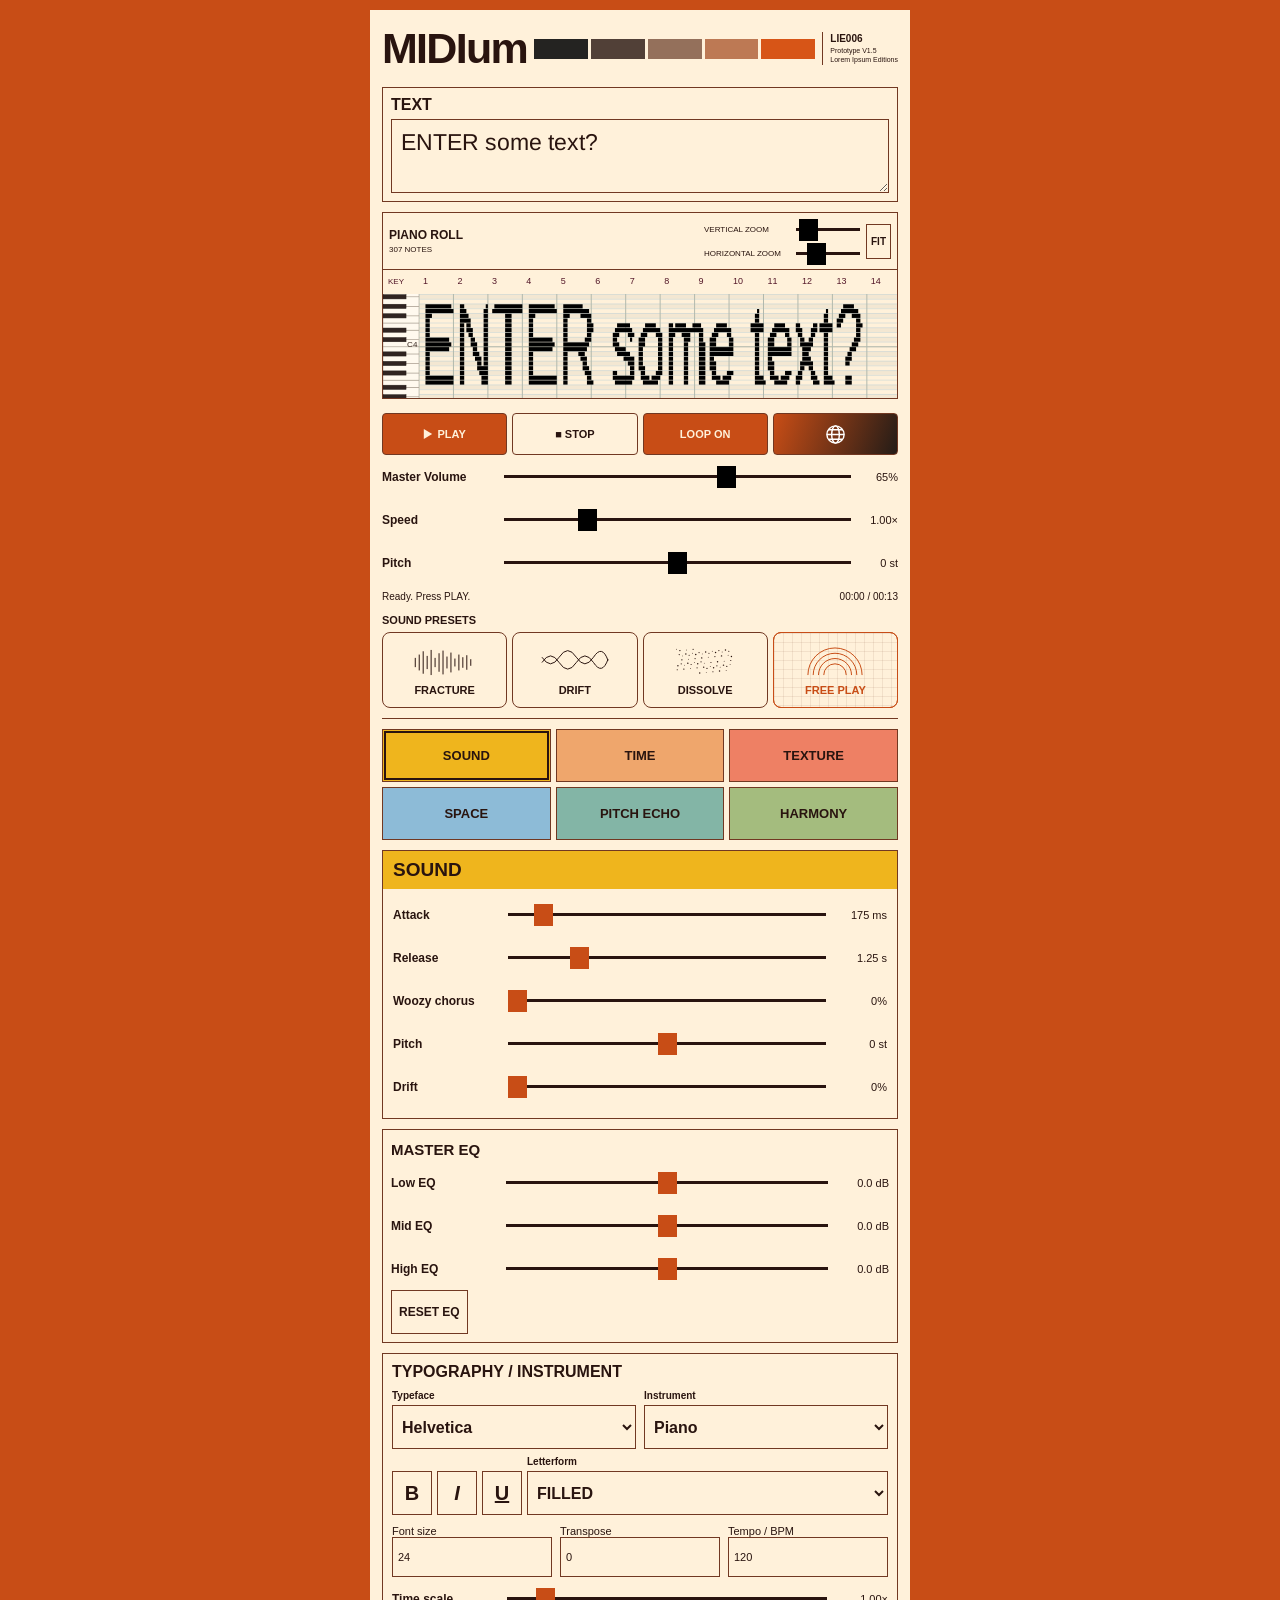
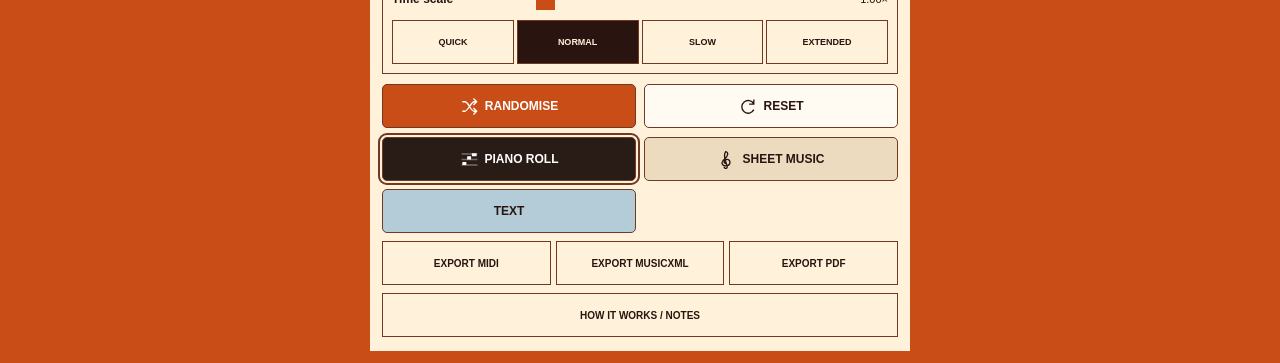
==== commit 656258c0: "Remove recording from published desktop and mobile; preserve V1.5 backup" ====
--- a/mobile/index.html
+++ b/mobile/index.html
@@ -1,3 +1,3 @@
 <!DOCTYPE html>
 
-<html lang="en"><head><meta charset="utf-8"/><meta content="width=device-width,initial-scale=1,viewport-fit=cover" name="viewport"/><meta content="#c84d16" name="theme-color"/><title>MIDIum Mobile V1.5 — LIE006</title><link href="mobile.css?v=mobile-v14" rel="stylesheet"/><link href="../shared/parity.css?v=aligned-v15" rel="stylesheet"/></head><body data-layout="mobile"><main><header><h1>MIDIum</h1><div aria-hidden="true" class="logo-swatches"><i></i><i></i><i></i><i></i><i></i></div><div class="logo-credit"><strong>LIE006</strong><span>Prototype V1.5</span><span>Lorem Ipsum Editions</span></div></header><section class="source-panel"><label for="source">TEXT</label><textarea id="source" rows="2" spellcheck="false">ENTER some text?</textarea></section><section class="text-panel" hidden="" id="textView"><div id="textPreview"></div></section><section aria-label="Piano roll" class="roll-panel" id="pianoView"><div class="roll-tools"><div class="roll-title"><strong>PIANO ROLL</strong><span id="count"></span></div><div class="roll-zoom"><label>VERTICAL ZOOM<input aria-label="Vertical zoom" id="verticalZoom" max="8" min="0.5" step="0.1" type="range" value="1"/></label><label>HORIZONTAL ZOOM<input aria-label="Horizontal zoom" id="zoom" max="12" min=".01" step=".01" type="range" value="3"/></label></div><button id="fit">FIT</button></div><div id="rollViewport"><div id="rollSurface"><canvas aria-label="Text-generated notes" id="roll"></canvas><div id="playhead"></div></div></div></section><section aria-label="Sheet music" class="sheet-panel" hidden="" id="sheetView"><div class="sheet-tools"><h2>SHEET MUSIC</h2><button id="sheetFit">FIT</button><button aria-label="Zoom score out" id="sheetOut">−</button><button aria-label="Zoom score in" id="sheetIn">+</button><button aria-label="Previous score page" id="previousPage">←</button><span id="pageCount">0 / 0</span><button aria-label="Next score page" id="nextPage">→</button></div><p id="sheetStatus" role="status"></p><div class="sheet-scroll"><div id="score"></div></div></section><div class="performance"><div class="transport"><div class="transport-segments"><button disabled="" id="play"><svg aria-hidden="true" class="play-icon" viewbox="0 0 12 14"><path d="M1 1v12l10-6z" fill="currentColor"></path></svg><span id="playText">PLAY</span></button><button id="stop">■ STOP</button><button aria-pressed="true" id="loop">LOOP ON</button></div><button aria-controls="colourPicker" aria-expanded="false" aria-label="Global colour and sound" class="globe-colour" id="colourButton" type="button"><svg aria-hidden="true" fill="none" stroke="currentColor" stroke-width="1.5" viewbox="0 0 24 24"><circle cx="12" cy="12" r="9"></circle><ellipse cx="12" cy="12" rx="4" ry="9"></ellipse><path d="M3 12h18M5 7h14M5 17h14"></path></svg></button><input id="noteColour" type="hidden" value="#000000"/><div aria-label="Global colour and sound" hidden="" id="colourPicker" role="dialog"><div aria-label="Saturation and brightness" id="colourField" tabindex="0"><i></i></div><div aria-label="Hue" aria-valuemax="360" aria-valuemin="0" id="colourHue" role="slider" tabindex="0"><i></i></div></div></div><label class="slider" for="volume"><span>Master Volume</span><input id="volume" max="100" min="0" step="1" type="range" value="65"/><output id="volumeValue"></output></label><label class="slider" for="speed"><span>Speed</span><input id="speed" max="4" min="0.125" step="0.025" type="range" value="1"/><output id="speedValue"></output></label><label class="slider" for="performancePitch"><span>Pitch</span><input id="performancePitch" max="12" min="-12" step="0.1" type="range" value="0"/><output id="performancePitchValue"></output></label></div><div class="readout"><span id="status" role="status">Loading…</span><span class="playback-time"><span id="elapsed">00:00</span> / <span id="duration">00:00</span></span></div><section aria-label="Audio recording" class="recording"><button id="record">● RECORD</button><button disabled="" id="recordStop">STOP RECORDING</button><output id="recordTime">00:00</output><button disabled="" id="recordDownload">DOWNLOAD WAV</button><span id="recordStatus" role="status"></span></section><section aria-label="Sound presets" class="presets"><h2>SOUND PRESETS</h2><div><button aria-pressed="false" data-preset="fracture"><svg aria-hidden="true" fill="none" stroke="currentColor" stroke-width="1.5" viewbox="0 0 110 56"><path d="M10 21v14"></path><path d="M16 16v24"></path><path d="M22 11v34"></path><path d="M28 18v20"></path><path d="M34 9v38"></path><path d="M40 21v14"></path><path d="M46 14v28"></path><path d="M52 10v36"></path><path d="M58 19v18"></path><path d="M64 13v30"></path><path d="M70 22v12"></path><path d="M76 16v24"></path><path d="M82 20v16"></path><path d="M88 17v22"></path><path d="M94 23v10"></path></svg><span>FRACTURE</span></button><button aria-pressed="false" data-preset="drift"><svg aria-hidden="true" fill="none" stroke="currentColor" stroke-width="1.5" viewbox="0 0 110 56"><path d="M5 28Q18 8 31 28T57 28T83 28T105 23M5 20Q18 40 31 20T57 20T83 20T105 25"></path></svg><span>DRIFT</span></button><button aria-pressed="false" data-preset="dissolve"><svg aria-hidden="true" fill="none" stroke="currentColor" stroke-width="1.5" viewbox="0 0 110 56"><circle cx="12" cy="8" fill="currentColor" r="0.7" stroke="none"></circle><circle cx="49" cy="27" fill="currentColor" r="0.8999999999999999" stroke="none"></circle><circle cx="86" cy="9" fill="currentColor" r="1.1" stroke="none"></circle><circle cx="39" cy="28" fill="currentColor" r="0.7" stroke="none"></circle><circle cx="76" cy="10" fill="currentColor" r="0.8999999999999999" stroke="none"></circle><circle cx="29" cy="29" fill="currentColor" r="1.1" stroke="none"></circle><circle cx="66" cy="11" fill="currentColor" r="0.7" stroke="none"></circle><circle cx="19" cy="30" fill="currentColor" r="0.8999999999999999" stroke="none"></circle><circle cx="56" cy="12" fill="currentColor" r="1.1" stroke="none"></circle><circle cx="93" cy="31" fill="currentColor" r="0.7" stroke="none"></circle><circle cx="46" cy="13" fill="currentColor" r="0.8999999999999999" stroke="none"></circle><circle cx="83" cy="32" fill="currentColor" r="1.1" stroke="none"></circle><circle cx="36" cy="14" fill="currentColor" r="0.7" stroke="none"></circle><circle cx="73" cy="33" fill="currentColor" r="0.8999999999999999" stroke="none"></circle><circle cx="26" cy="15" fill="currentColor" r="1.1" stroke="none"></circle><circle cx="63" cy="34" fill="currentColor" r="0.7" stroke="none"></circle><circle cx="16" cy="16" fill="currentColor" r="0.8999999999999999" stroke="none"></circle><circle cx="53" cy="35" fill="currentColor" r="1.1" stroke="none"></circle><circle cx="90" cy="17" fill="currentColor" r="0.7" stroke="none"></circle><circle cx="43" cy="36" fill="currentColor" r="0.8999999999999999" stroke="none"></circle><circle cx="80" cy="18" fill="currentColor" r="1.1" stroke="none"></circle><circle cx="33" cy="37" fill="currentColor" r="0.7" stroke="none"></circle><circle cx="70" cy="19" fill="currentColor" r="0.8999999999999999" stroke="none"></circle><circle cx="23" cy="38" fill="currentColor" r="1.1" stroke="none"></circle><circle cx="60" cy="20" fill="currentColor" r="0.7" stroke="none"></circle><circle cx="13" cy="39" fill="currentColor" r="0.8999999999999999" stroke="none"></circle><circle cx="50" cy="21" fill="currentColor" r="1.1" stroke="none"></circle><circle cx="87" cy="40" fill="currentColor" r="0.7" stroke="none"></circle><circle cx="40" cy="22" fill="currentColor" r="0.8999999999999999" stroke="none"></circle><circle cx="77" cy="41" fill="currentColor" r="1.1" stroke="none"></circle><circle cx="30" cy="23" fill="currentColor" r="0.7" stroke="none"></circle><circle cx="67" cy="42" fill="currentColor" r="0.8999999999999999" stroke="none"></circle><circle cx="20" cy="24" fill="currentColor" r="1.1" stroke="none"></circle><circle cx="57" cy="43" fill="currentColor" r="0.7" stroke="none"></circle><circle cx="94" cy="25" fill="currentColor" r="0.8999999999999999" stroke="none"></circle><circle cx="47" cy="44" fill="currentColor" r="1.1" stroke="none"></circle><circle cx="84" cy="26" fill="currentColor" r="0.7" stroke="none"></circle><circle cx="37" cy="8" fill="currentColor" r="0.8999999999999999" stroke="none"></circle><circle cx="74" cy="27" fill="currentColor" r="1.1" stroke="none"></circle><circle cx="27" cy="9" fill="currentColor" r="0.7" stroke="none"></circle><circle cx="64" cy="28" fill="currentColor" r="0.8999999999999999" stroke="none"></circle><circle cx="17" cy="10" fill="currentColor" r="1.1" stroke="none"></circle><circle cx="54" cy="29" fill="currentColor" r="0.7" stroke="none"></circle><circle cx="91" cy="11" fill="currentColor" r="0.8999999999999999" stroke="none"></circle><circle cx="44" cy="30" fill="currentColor" r="1.1" stroke="none"></circle><circle cx="81" cy="12" fill="currentColor" r="0.7" stroke="none"></circle><circle cx="34" cy="31" fill="currentColor" r="0.8999999999999999" stroke="none"></circle><circle cx="71" cy="13" fill="currentColor" r="1.1" stroke="none"></circle><circle cx="24" cy="32" fill="currentColor" r="0.7" stroke="none"></circle><circle cx="61" cy="14" fill="currentColor" r="0.8999999999999999" stroke="none"></circle><circle cx="14" cy="33" fill="currentColor" r="1.1" stroke="none"></circle><circle cx="51" cy="15" fill="currentColor" r="0.7" stroke="none"></circle><circle cx="88" cy="34" fill="currentColor" r="0.8999999999999999" stroke="none"></circle><circle cx="41" cy="16" fill="currentColor" r="1.1" stroke="none"></circle><circle cx="78" cy="35" fill="currentColor" r="0.7" stroke="none"></circle><circle cx="31" cy="17" fill="currentColor" r="0.8999999999999999" stroke="none"></circle><circle cx="68" cy="36" fill="currentColor" r="1.1" stroke="none"></circle><circle cx="21" cy="18" fill="currentColor" r="0.7" stroke="none"></circle><circle cx="58" cy="37" fill="currentColor" r="0.8999999999999999" stroke="none"></circle><circle cx="95" cy="19" fill="currentColor" r="1.1" stroke="none"></circle></svg><span>DISSOLVE</span></button><button aria-pressed="true" data-preset="free"><svg aria-hidden="true" fill="none" stroke="currentColor" stroke-width="1.5" viewbox="0 0 110 56"><path d="M14 47a41 41 0 0 1 82 0M22 47a33 33 0 0 1 66 0M30 47a25 25 0 0 1 50 0M38 47a17 17 0 0 1 34 0"></path></svg><span>FREE PLAY</span></button></div></section><nav aria-label="Effects" class="tabs"><button aria-pressed="true" data-effect="sound">SOUND</button><button aria-pressed="false" data-effect="time">TIME</button><button aria-pressed="false" data-effect="texture">TEXTURE</button><button aria-pressed="false" data-effect="space">SPACE</button><button aria-pressed="false" data-effect="echo">PITCH ECHO</button><button aria-pressed="false" data-effect="harmony">HARMONY</button></nav><section class="effect" id="sound"><h2>SOUND</h2><div class="effect-body"><label class="slider" for="attack"><span>Attack</span><input id="attack" max="2" min="0.001" step="0.001" type="range" value="0.175"/><output id="attackValue"></output></label><label class="slider" for="release"><span>Release</span><input id="release" max="6" min="0.01" step="0.01" type="range" value="1.25"/><output id="releaseValue"></output></label><label class="slider" for="chorus"><span>Woozy chorus</span><input id="chorus" max="1" min="0" step="0.01" type="range" value="0"/><output id="chorusValue"></output></label><label class="slider" for="pitch"><span>Pitch</span><input id="pitch" max="12" min="-12" step="0.1" type="range" value="0"/><output id="pitchValue"></output></label><label class="slider" for="drift"><span>Drift</span><input id="drift" max="1" min="0" step="0.01" type="range" value="0"/><output id="driftValue"></output></label></div></section><section class="effect" hidden="" id="time"><h2>TIME</h2><div class="effect-body"><label class="slider" for="reverseTime"><span>Reverse time</span><input id="reverseTime" max="5" min="0.1" step="0.01" type="range" value="0.6"/><output id="reverseTimeValue"></output></label><label class="slider" for="reverse"><span>Reverse mix</span><input id="reverse" max="1" min="0" step="0.01" type="range" value="0"/><output id="reverseValue"></output></label><hr class="control-divider"/><label class="slider" for="delayTime"><span>Delay time</span><input id="delayTime" max="2.5" min="0.01" step="0.01" type="range" value="0.35"/><output id="delayTimeValue"></output></label><label class="slider" for="delayMix"><span>Delay mix</span><input id="delayMix" max="1" min="0" step="0.01" type="range" value="0"/><output id="delayMixValue"></output></label><label class="slider" for="feedback"><span>Delay feedback</span><input id="feedback" max="1" min="0" step="0.01" type="range" value="0.35"/><output id="feedbackValue"></output></label></div></section><section class="effect" hidden="" id="texture"><h2>TEXTURE</h2><div class="effect-body"><label class="slider" for="crush"><span>Crush</span><input id="crush" max="1" min="0" step="0.01" type="range" value="0"/><output id="crushValue"></output></label><label class="slider" for="warmth"><span>Warmth</span><input id="warmth" max="1" min="0" step=".01" type="range" value="0.6"/><output id="warmthValue"></output></label><label class="slider" for="grain"><span>Grain</span><input id="grain" max="1" min="0" step=".01" type="range" value="0.35"/><output id="grainValue"></output></label><label class="slider" for="blend"><span>Blend</span><input id="blend" max="1" min="0" step=".01" type="range" value="1"/><output id="blendValue"></output></label><hr class="control-divider"/><label class="slider" for="glitchAmount"><span>Glitch amount</span><input id="glitchAmount" max="1" min="0" step="0.01" type="range" value="0"/><output id="glitchAmountValue"></output></label><label class="slider" for="glitchRate"><span>Glitch rate</span><input id="glitchRate" max="250" min="5" step="1" type="range" value="25"/><output id="glitchRateValue"></output></label><button aria-pressed="false" id="randomGlitch"><svg aria-hidden="true" fill="none" stroke="currentColor" stroke-width="1.7" viewbox="0 0 24 24"><path d="M3 6h3c5 0 7 12 12 12h3m-4-4 4 4-4 4M3 18h3c2 0 4-3 6-6s4-6 6-6h3m-4-4 4 4-4 4"></path></svg><span id="randomGlitchText">GLITCH RANDOM OFF</span></button><button aria-pressed="false" id="stutter"><span class="stutter-caption"><svg aria-hidden="true" fill="none" stroke="currentColor" stroke-width="1.7" viewbox="0 0 24 24"><path d="M4 10a8 8 0 0 1 14-5l3 3M21 3v5h-5M20 14A8 8 0 0 1 6 19l-3-3M3 21v-5h5"></path></svg><span id="stutterText">HOLD STUTTER · 60 ms</span></span><span class="stutter-direction"><span>FAST</span><span>SLOW</span></span></button></div></section><section class="effect" hidden="" id="space"><h2>SPACE</h2><div class="effect-body"><label class="slider" for="mix"><span>Reverb</span><input id="mix" max="1" min="0" step="0.01" type="range" value="0.18"/><output id="mixValue"></output></label><label class="slider" for="tone"><span>Tone</span><input id="tone" max="1" min="0" step="0.01" type="range" value="0.5"/><output id="toneValue"></output></label><label class="slider" for="length"><span>Length</span><input id="length" max="8" min="0.5" step="0.1" type="range" value="3.4"/><output id="lengthValue"></output></label></div></section><section class="effect" hidden="" id="echo"><h2>PITCH ECHO</h2><div class="effect-body"><label class="slider" for="dry"><span>Dry</span><input id="dry" max="1" min="0" step="0.01" type="range" value="1"/><output id="dryValue"></output></label><label class="slider" for="level"><span>Echo level</span><input id="level" max="1" min="0" step="0.01" type="range" value="0"/><output id="levelValue"></output></label><label class="slider" for="echoDecay"><span>Decay</span><input id="echoDecay" max="1" min="0" step="0.01" type="range" value="0.35"/><output id="echoDecayValue"></output></label><label class="slider" for="density"><span>Density</span><input id="density" max="1" min="0" step="0.01" type="range" value="0"/><output id="densityValue"></output></label><label class="select">Scale<select id="echoScale"><option value="follow">FOLLOW HARMONY</option><option value="pentatonic">PENTATONIC</option><option value="minor">MINOR</option><option value="major">MAJOR</option><option value="chromatic">CHROMATIC</option></select></label><label class="select">Interval<select id="echoInterval"><option value="octaves">OCTAVES</option><option value="fifths">FIFTHS</option><option value="thirds">THIRDS</option><option value="mixed">MIXED</option></select></label><label class="select">Pattern<select id="echoPattern"><option value="updown">UP/DOWN</option><option value="up">UP</option><option value="down">DOWN</option><option value="random">RANDOM</option></select></label><label class="slider" for="echoPitch"><span>Pitch</span><input id="echoPitch" max="12" min="-12" step="1" type="range" value="12"/><output id="echoPitchValue"></output></label><label class="slider" for="echoFeedback"><span>Feedback</span><input id="echoFeedback" max="1" min="0" step="0.01" type="range" value="0.35"/><output id="echoFeedbackValue"></output></label><label class="slider" for="echoWooze"><span>Wooze</span><input id="echoWooze" max="1" min="0" step="0.01" type="range" value="0"/><output id="echoWoozeValue"></output></label><label class="slider" for="echoRandom"><span>Random</span><input id="echoRandom" max="1" min="0" step="0.01" type="range" value="0"/><output id="echoRandomValue"></output></label></div></section><section class="effect" hidden="" id="harmony"><h2>HARMONY</h2><div class="effect-body"><label class="select">Harmony mode<select id="mode"><option value="original">ORIGINAL</option><option value="pentatonic">PENTATONIC</option><option value="minor">MINOR</option><option value="drone">DRONE</option><option value="chromatic">CHROMATIC</option></select></label><label class="slider" for="amount"><span>Harmony amount</span><input id="amount" max="1" min="0" step="0.01" type="range" value="1"/><output id="amountValue"></output></label><label class="slider" for="droneLevel"><span>Drone level</span><input id="droneLevel" max="1" min="0" step="0.01" type="range" value="0.25"/><output id="droneLevelValue"></output></label><label class="slider" for="droneWooze"><span>Drone wooze</span><input id="droneWooze" max="1" min="0" step="0.01" type="range" value="0"/><output id="droneWoozeValue"></output></label><button aria-pressed="false" id="drone">DRONE OFF</button><label class="select">Drone note<select id="droneNote"><option value="auto">AUTO</option><option value="0">C</option><option value="1">C♯</option><option value="2">D</option><option value="3">D♯</option><option value="4">E</option><option value="5">F</option><option value="6">F♯</option><option value="7">G</option><option value="8">G♯</option><option value="9">A</option><option value="10">A♯</option><option value="11">B</option></select></label><label class="select">Octave<select id="octave"><option value="low">LOW</option><option value="mid">MID</option><option value="high">HIGH</option></select></label></div></section><section class="equalizer"><h2>MASTER EQ</h2><label class="slider" for="eqlow"><span>Low EQ</span><input id="eqlow" max="12" min="-12" step="0.5" type="range" value="0"/><output id="eqlowValue"></output></label><label class="slider" for="eqmid"><span>Mid EQ</span><input id="eqmid" max="12" min="-12" step="0.5" type="range" value="0"/><output id="eqmidValue"></output></label><label class="slider" for="eqhigh"><span>High EQ</span><input id="eqhigh" max="12" min="-12" step="0.5" type="range" value="0"/><output id="eqhighValue"></output></label><button id="resetEQ">RESET EQ</button></section><section class="type-panel"><h2>TYPOGRAPHY / INSTRUMENT</h2><div class="type-grid"><label class="select">Typeface<select id="font"><option value="helvetica">Helvetica</option><option value="times">Times New Roman</option><option value="comic">Comic Sans</option></select></label><label class="select">Instrument<select id="instrument"></select></label></div><div class="style-row"><button aria-label="Bold" aria-pressed="false" id="bold"><b>B</b></button><button aria-label="Italic" aria-pressed="false" id="italic"><i>I</i></button><button aria-label="Underline" aria-pressed="false" id="underline"><u>U</u></button><label class="select">Letterform<select id="letterform"><option value="filled">FILLED</option><option value="outline">OUTLINE</option></select></label></div><div class="mapping-controls"><label>Font size<input id="fontSize" max="72" min="12" step="1" type="number" value="24"/></label><label>Transpose<input id="transpose" max="48" min="-48" step="1" type="number" value="0"/></label><label>Tempo / BPM<input id="tempo" max="480" min="20" step="1" type="number" value="120"/></label></div><label class="slider" for="scale"><span>Time scale</span><input id="scale" max="8" min="0.25" step="0.25" type="range" value="1"/><output id="scaleValue"></output></label><div class="scale-presets"><button data-scale="0.25">QUICK</button><button data-scale="1">NORMAL</button><button data-scale="2">SLOW</button><button data-scale="8">EXTENDED</button></div></section><div class="actions"><button id="randomise"><svg aria-hidden="true" fill="none" stroke="currentColor" stroke-width="1.7" viewbox="0 0 24 24"><path d="M3 6h3c5 0 7 12 12 12h3m-4-4 4 4-4 4M3 18h3c2 0 4-3 6-6s4-6 6-6h3m-4-4 4 4-4 4"></path></svg><span>RANDOMISE</span></button><button id="reset"><svg aria-hidden="true" fill="none" stroke="currentColor" stroke-width="1.7" viewbox="0 0 24 24"><path d="M20 9A8 8 0 1 0 20 16M20 3v6h-6"></path></svg><span>RESET</span></button></div><div aria-label="Display view" class="actions view-actions"><button aria-pressed="true" data-view="piano"><svg aria-hidden="true" fill="none" stroke="currentColor" stroke-width="1.7" viewbox="0 0 24 24"><path d="M2 5h20M2 12h20M2 19h20" opacity=".35"></path><path d="M3 17h5M9 10h5M15 6h6" stroke-width="4"></path></svg><span>PIANO ROLL</span></button><button aria-pressed="false" data-view="sheet"><svg aria-hidden="true" fill="none" stroke="currentColor" stroke-width="1.7" viewbox="0 0 24 24"><path d="M13 21c-3-9-5-15-2-19 4 1 3 5-1 9-6 4-4 9 1 9 7 0 7-9 1-8-4 0-4 5 0 5M13 21c0 3-4 3-4 0"></path></svg><span>SHEET MUSIC</span></button><button aria-pressed="false" data-view="text">TEXT</button></div><div class="exports"><button id="midi">EXPORT MIDI</button><button id="musicxml">EXPORT MUSICXML</button><button id="pdf">EXPORT PDF</button></div><button id="about">HOW IT WORKS / NOTES</button><dialog id="help"><button id="closeHelp">CLOSE</button><h2>MIDIum — LIE006</h2><p>Type a phrase, then press PLAY. The letter shapes become MIDI notes. Instrument, effects and live performance controls change the sound without changing exported note data.</p><p>Colour vividness controls intensity; hue controls sound character. Black is clean. Presets load sound settings; individual edits select FREE PLAY without resetting other settings.</p><p>Hold and drag STUTTER horizontally: left is faster, right is slower. STOP fades all sound over 1.5 seconds.</p><p>RECORD captures stereo instrument output, including live changes, looping and STOP tails. Playback and recording are independent. STOP RECORDING prepares a 16-bit WAV. On supported phones, DOWNLOAD WAV opens the share sheet: choose Save to Files. Takes automatically finish at 10 minutes to bound memory use. Backgrounding the app ends a take; keep the page open while recording.</p><p>MIDI and MusicXML retain all generated notes. Dense notation can exceed preview/PDF limits (96 bars or 40,000 noteheads); MIDI and MusicXML remain available. Text limit: 2,000 characters.</p></dialog></main><script src="../shared/app.js?v=aligned-v15" type="module"></script></body></html>+<html lang="en"><head><meta charset="utf-8"/><meta content="width=device-width,initial-scale=1,viewport-fit=cover" name="viewport"/><meta content="#c84d16" name="theme-color"/><title>MIDIum Mobile V1.5 — LIE006</title><link href="mobile.css?v=mobile-v14" rel="stylesheet"/><link href="../shared/parity.css?v=aligned-v15-no-recording" rel="stylesheet"/></head><body data-layout="mobile"><main><header><h1>MIDIum</h1><div aria-hidden="true" class="logo-swatches"><i></i><i></i><i></i><i></i><i></i></div><div class="logo-credit"><strong>LIE006</strong><span>Prototype V1.5</span><span>Lorem Ipsum Editions</span></div></header><section class="source-panel"><label for="source">TEXT</label><textarea id="source" rows="2" spellcheck="false">ENTER some text?</textarea></section><section class="text-panel" hidden="" id="textView"><div id="textPreview"></div></section><section aria-label="Piano roll" class="roll-panel" id="pianoView"><div class="roll-tools"><div class="roll-title"><strong>PIANO ROLL</strong><span id="count"></span></div><div class="roll-zoom"><label>VERTICAL ZOOM<input aria-label="Vertical zoom" id="verticalZoom" max="8" min="0.5" step="0.1" type="range" value="1"/></label><label>HORIZONTAL ZOOM<input aria-label="Horizontal zoom" id="zoom" max="12" min=".01" step=".01" type="range" value="3"/></label></div><button id="fit">FIT</button></div><div id="rollViewport"><div id="rollSurface"><canvas aria-label="Text-generated notes" id="roll"></canvas><div id="playhead"></div></div></div></section><section aria-label="Sheet music" class="sheet-panel" hidden="" id="sheetView"><div class="sheet-tools"><h2>SHEET MUSIC</h2><button id="sheetFit">FIT</button><button aria-label="Zoom score out" id="sheetOut">−</button><button aria-label="Zoom score in" id="sheetIn">+</button><button aria-label="Previous score page" id="previousPage">←</button><span id="pageCount">0 / 0</span><button aria-label="Next score page" id="nextPage">→</button></div><p id="sheetStatus" role="status"></p><div class="sheet-scroll"><div id="score"></div></div></section><div class="performance"><div class="transport"><div class="transport-segments"><button disabled="" id="play"><svg aria-hidden="true" class="play-icon" viewbox="0 0 12 14"><path d="M1 1v12l10-6z" fill="currentColor"></path></svg><span id="playText">PLAY</span></button><button id="stop">■ STOP</button><button aria-pressed="true" id="loop">LOOP ON</button></div><button aria-controls="colourPicker" aria-expanded="false" aria-label="Global colour and sound" class="globe-colour" id="colourButton" type="button"><svg aria-hidden="true" fill="none" stroke="currentColor" stroke-width="1.5" viewbox="0 0 24 24"><circle cx="12" cy="12" r="9"></circle><ellipse cx="12" cy="12" rx="4" ry="9"></ellipse><path d="M3 12h18M5 7h14M5 17h14"></path></svg></button><input id="noteColour" type="hidden" value="#000000"/><div aria-label="Global colour and sound" hidden="" id="colourPicker" role="dialog"><div aria-label="Saturation and brightness" id="colourField" tabindex="0"><i></i></div><div aria-label="Hue" aria-valuemax="360" aria-valuemin="0" id="colourHue" role="slider" tabindex="0"><i></i></div></div></div><label class="slider" for="volume"><span>Master Volume</span><input id="volume" max="100" min="0" step="1" type="range" value="65"/><output id="volumeValue"></output></label><label class="slider" for="speed"><span>Speed</span><input id="speed" max="4" min="0.125" step="0.025" type="range" value="1"/><output id="speedValue"></output></label><label class="slider" for="performancePitch"><span>Pitch</span><input id="performancePitch" max="12" min="-12" step="0.1" type="range" value="0"/><output id="performancePitchValue"></output></label></div><div class="readout"><span id="status" role="status">Loading…</span><span class="playback-time"><span id="elapsed">00:00</span> / <span id="duration">00:00</span></span></div><section aria-label="Sound presets" class="presets"><h2>SOUND PRESETS</h2><div><button aria-pressed="false" data-preset="fracture"><svg aria-hidden="true" fill="none" stroke="currentColor" stroke-width="1.5" viewbox="0 0 110 56"><path d="M10 21v14"></path><path d="M16 16v24"></path><path d="M22 11v34"></path><path d="M28 18v20"></path><path d="M34 9v38"></path><path d="M40 21v14"></path><path d="M46 14v28"></path><path d="M52 10v36"></path><path d="M58 19v18"></path><path d="M64 13v30"></path><path d="M70 22v12"></path><path d="M76 16v24"></path><path d="M82 20v16"></path><path d="M88 17v22"></path><path d="M94 23v10"></path></svg><span>FRACTURE</span></button><button aria-pressed="false" data-preset="drift"><svg aria-hidden="true" fill="none" stroke="currentColor" stroke-width="1.5" viewbox="0 0 110 56"><path d="M5 28Q18 8 31 28T57 28T83 28T105 23M5 20Q18 40 31 20T57 20T83 20T105 25"></path></svg><span>DRIFT</span></button><button aria-pressed="false" data-preset="dissolve"><svg aria-hidden="true" fill="none" stroke="currentColor" stroke-width="1.5" viewbox="0 0 110 56"><circle cx="12" cy="8" fill="currentColor" r="0.7" stroke="none"></circle><circle cx="49" cy="27" fill="currentColor" r="0.8999999999999999" stroke="none"></circle><circle cx="86" cy="9" fill="currentColor" r="1.1" stroke="none"></circle><circle cx="39" cy="28" fill="currentColor" r="0.7" stroke="none"></circle><circle cx="76" cy="10" fill="currentColor" r="0.8999999999999999" stroke="none"></circle><circle cx="29" cy="29" fill="currentColor" r="1.1" stroke="none"></circle><circle cx="66" cy="11" fill="currentColor" r="0.7" stroke="none"></circle><circle cx="19" cy="30" fill="currentColor" r="0.8999999999999999" stroke="none"></circle><circle cx="56" cy="12" fill="currentColor" r="1.1" stroke="none"></circle><circle cx="93" cy="31" fill="currentColor" r="0.7" stroke="none"></circle><circle cx="46" cy="13" fill="currentColor" r="0.8999999999999999" stroke="none"></circle><circle cx="83" cy="32" fill="currentColor" r="1.1" stroke="none"></circle><circle cx="36" cy="14" fill="currentColor" r="0.7" stroke="none"></circle><circle cx="73" cy="33" fill="currentColor" r="0.8999999999999999" stroke="none"></circle><circle cx="26" cy="15" fill="currentColor" r="1.1" stroke="none"></circle><circle cx="63" cy="34" fill="currentColor" r="0.7" stroke="none"></circle><circle cx="16" cy="16" fill="currentColor" r="0.8999999999999999" stroke="none"></circle><circle cx="53" cy="35" fill="currentColor" r="1.1" stroke="none"></circle><circle cx="90" cy="17" fill="currentColor" r="0.7" stroke="none"></circle><circle cx="43" cy="36" fill="currentColor" r="0.8999999999999999" stroke="none"></circle><circle cx="80" cy="18" fill="currentColor" r="1.1" stroke="none"></circle><circle cx="33" cy="37" fill="currentColor" r="0.7" stroke="none"></circle><circle cx="70" cy="19" fill="currentColor" r="0.8999999999999999" stroke="none"></circle><circle cx="23" cy="38" fill="currentColor" r="1.1" stroke="none"></circle><circle cx="60" cy="20" fill="currentColor" r="0.7" stroke="none"></circle><circle cx="13" cy="39" fill="currentColor" r="0.8999999999999999" stroke="none"></circle><circle cx="50" cy="21" fill="currentColor" r="1.1" stroke="none"></circle><circle cx="87" cy="40" fill="currentColor" r="0.7" stroke="none"></circle><circle cx="40" cy="22" fill="currentColor" r="0.8999999999999999" stroke="none"></circle><circle cx="77" cy="41" fill="currentColor" r="1.1" stroke="none"></circle><circle cx="30" cy="23" fill="currentColor" r="0.7" stroke="none"></circle><circle cx="67" cy="42" fill="currentColor" r="0.8999999999999999" stroke="none"></circle><circle cx="20" cy="24" fill="currentColor" r="1.1" stroke="none"></circle><circle cx="57" cy="43" fill="currentColor" r="0.7" stroke="none"></circle><circle cx="94" cy="25" fill="currentColor" r="0.8999999999999999" stroke="none"></circle><circle cx="47" cy="44" fill="currentColor" r="1.1" stroke="none"></circle><circle cx="84" cy="26" fill="currentColor" r="0.7" stroke="none"></circle><circle cx="37" cy="8" fill="currentColor" r="0.8999999999999999" stroke="none"></circle><circle cx="74" cy="27" fill="currentColor" r="1.1" stroke="none"></circle><circle cx="27" cy="9" fill="currentColor" r="0.7" stroke="none"></circle><circle cx="64" cy="28" fill="currentColor" r="0.8999999999999999" stroke="none"></circle><circle cx="17" cy="10" fill="currentColor" r="1.1" stroke="none"></circle><circle cx="54" cy="29" fill="currentColor" r="0.7" stroke="none"></circle><circle cx="91" cy="11" fill="currentColor" r="0.8999999999999999" stroke="none"></circle><circle cx="44" cy="30" fill="currentColor" r="1.1" stroke="none"></circle><circle cx="81" cy="12" fill="currentColor" r="0.7" stroke="none"></circle><circle cx="34" cy="31" fill="currentColor" r="0.8999999999999999" stroke="none"></circle><circle cx="71" cy="13" fill="currentColor" r="1.1" stroke="none"></circle><circle cx="24" cy="32" fill="currentColor" r="0.7" stroke="none"></circle><circle cx="61" cy="14" fill="currentColor" r="0.8999999999999999" stroke="none"></circle><circle cx="14" cy="33" fill="currentColor" r="1.1" stroke="none"></circle><circle cx="51" cy="15" fill="currentColor" r="0.7" stroke="none"></circle><circle cx="88" cy="34" fill="currentColor" r="0.8999999999999999" stroke="none"></circle><circle cx="41" cy="16" fill="currentColor" r="1.1" stroke="none"></circle><circle cx="78" cy="35" fill="currentColor" r="0.7" stroke="none"></circle><circle cx="31" cy="17" fill="currentColor" r="0.8999999999999999" stroke="none"></circle><circle cx="68" cy="36" fill="currentColor" r="1.1" stroke="none"></circle><circle cx="21" cy="18" fill="currentColor" r="0.7" stroke="none"></circle><circle cx="58" cy="37" fill="currentColor" r="0.8999999999999999" stroke="none"></circle><circle cx="95" cy="19" fill="currentColor" r="1.1" stroke="none"></circle></svg><span>DISSOLVE</span></button><button aria-pressed="true" data-preset="free"><svg aria-hidden="true" fill="none" stroke="currentColor" stroke-width="1.5" viewbox="0 0 110 56"><path d="M14 47a41 41 0 0 1 82 0M22 47a33 33 0 0 1 66 0M30 47a25 25 0 0 1 50 0M38 47a17 17 0 0 1 34 0"></path></svg><span>FREE PLAY</span></button></div></section><nav aria-label="Effects" class="tabs"><button aria-pressed="true" data-effect="sound">SOUND</button><button aria-pressed="false" data-effect="time">TIME</button><button aria-pressed="false" data-effect="texture">TEXTURE</button><button aria-pressed="false" data-effect="space">SPACE</button><button aria-pressed="false" data-effect="echo">PITCH ECHO</button><button aria-pressed="false" data-effect="harmony">HARMONY</button></nav><section class="effect" id="sound"><h2>SOUND</h2><div class="effect-body"><label class="slider" for="attack"><span>Attack</span><input id="attack" max="2" min="0.001" step="0.001" type="range" value="0.175"/><output id="attackValue"></output></label><label class="slider" for="release"><span>Release</span><input id="release" max="6" min="0.01" step="0.01" type="range" value="1.25"/><output id="releaseValue"></output></label><label class="slider" for="chorus"><span>Woozy chorus</span><input id="chorus" max="1" min="0" step="0.01" type="range" value="0"/><output id="chorusValue"></output></label><label class="slider" for="pitch"><span>Pitch</span><input id="pitch" max="12" min="-12" step="0.1" type="range" value="0"/><output id="pitchValue"></output></label><label class="slider" for="drift"><span>Drift</span><input id="drift" max="1" min="0" step="0.01" type="range" value="0"/><output id="driftValue"></output></label></div></section><section class="effect" hidden="" id="time"><h2>TIME</h2><div class="effect-body"><label class="slider" for="reverseTime"><span>Reverse time</span><input id="reverseTime" max="5" min="0.1" step="0.01" type="range" value="0.6"/><output id="reverseTimeValue"></output></label><label class="slider" for="reverse"><span>Reverse mix</span><input id="reverse" max="1" min="0" step="0.01" type="range" value="0"/><output id="reverseValue"></output></label><hr class="control-divider"/><label class="slider" for="delayTime"><span>Delay time</span><input id="delayTime" max="2.5" min="0.01" step="0.01" type="range" value="0.35"/><output id="delayTimeValue"></output></label><label class="slider" for="delayMix"><span>Delay mix</span><input id="delayMix" max="1" min="0" step="0.01" type="range" value="0"/><output id="delayMixValue"></output></label><label class="slider" for="feedback"><span>Delay feedback</span><input id="feedback" max="1" min="0" step="0.01" type="range" value="0.35"/><output id="feedbackValue"></output></label></div></section><section class="effect" hidden="" id="texture"><h2>TEXTURE</h2><div class="effect-body"><label class="slider" for="crush"><span>Crush</span><input id="crush" max="1" min="0" step="0.01" type="range" value="0"/><output id="crushValue"></output></label><label class="slider" for="warmth"><span>Warmth</span><input id="warmth" max="1" min="0" step=".01" type="range" value="0.6"/><output id="warmthValue"></output></label><label class="slider" for="grain"><span>Grain</span><input id="grain" max="1" min="0" step=".01" type="range" value="0.35"/><output id="grainValue"></output></label><label class="slider" for="blend"><span>Blend</span><input id="blend" max="1" min="0" step=".01" type="range" value="1"/><output id="blendValue"></output></label><hr class="control-divider"/><label class="slider" for="glitchAmount"><span>Glitch amount</span><input id="glitchAmount" max="1" min="0" step="0.01" type="range" value="0"/><output id="glitchAmountValue"></output></label><label class="slider" for="glitchRate"><span>Glitch rate</span><input id="glitchRate" max="250" min="5" step="1" type="range" value="25"/><output id="glitchRateValue"></output></label><button aria-pressed="false" id="randomGlitch"><svg aria-hidden="true" fill="none" stroke="currentColor" stroke-width="1.7" viewbox="0 0 24 24"><path d="M3 6h3c5 0 7 12 12 12h3m-4-4 4 4-4 4M3 18h3c2 0 4-3 6-6s4-6 6-6h3m-4-4 4 4-4 4"></path></svg><span id="randomGlitchText">GLITCH RANDOM OFF</span></button><button aria-pressed="false" id="stutter"><span class="stutter-caption"><svg aria-hidden="true" fill="none" stroke="currentColor" stroke-width="1.7" viewbox="0 0 24 24"><path d="M4 10a8 8 0 0 1 14-5l3 3M21 3v5h-5M20 14A8 8 0 0 1 6 19l-3-3M3 21v-5h5"></path></svg><span id="stutterText">HOLD STUTTER · 60 ms</span></span><span class="stutter-direction"><span>FAST</span><span>SLOW</span></span></button></div></section><section class="effect" hidden="" id="space"><h2>SPACE</h2><div class="effect-body"><label class="slider" for="mix"><span>Reverb</span><input id="mix" max="1" min="0" step="0.01" type="range" value="0.18"/><output id="mixValue"></output></label><label class="slider" for="tone"><span>Tone</span><input id="tone" max="1" min="0" step="0.01" type="range" value="0.5"/><output id="toneValue"></output></label><label class="slider" for="length"><span>Length</span><input id="length" max="8" min="0.5" step="0.1" type="range" value="3.4"/><output id="lengthValue"></output></label></div></section><section class="effect" hidden="" id="echo"><h2>PITCH ECHO</h2><div class="effect-body"><label class="slider" for="dry"><span>Dry</span><input id="dry" max="1" min="0" step="0.01" type="range" value="1"/><output id="dryValue"></output></label><label class="slider" for="level"><span>Echo level</span><input id="level" max="1" min="0" step="0.01" type="range" value="0"/><output id="levelValue"></output></label><label class="slider" for="echoDecay"><span>Decay</span><input id="echoDecay" max="1" min="0" step="0.01" type="range" value="0.35"/><output id="echoDecayValue"></output></label><label class="slider" for="density"><span>Density</span><input id="density" max="1" min="0" step="0.01" type="range" value="0"/><output id="densityValue"></output></label><label class="select">Scale<select id="echoScale"><option value="follow">FOLLOW HARMONY</option><option value="pentatonic">PENTATONIC</option><option value="minor">MINOR</option><option value="major">MAJOR</option><option value="chromatic">CHROMATIC</option></select></label><label class="select">Interval<select id="echoInterval"><option value="octaves">OCTAVES</option><option value="fifths">FIFTHS</option><option value="thirds">THIRDS</option><option value="mixed">MIXED</option></select></label><label class="select">Pattern<select id="echoPattern"><option value="updown">UP/DOWN</option><option value="up">UP</option><option value="down">DOWN</option><option value="random">RANDOM</option></select></label><label class="slider" for="echoPitch"><span>Pitch</span><input id="echoPitch" max="12" min="-12" step="1" type="range" value="12"/><output id="echoPitchValue"></output></label><label class="slider" for="echoFeedback"><span>Feedback</span><input id="echoFeedback" max="1" min="0" step="0.01" type="range" value="0.35"/><output id="echoFeedbackValue"></output></label><label class="slider" for="echoWooze"><span>Wooze</span><input id="echoWooze" max="1" min="0" step="0.01" type="range" value="0"/><output id="echoWoozeValue"></output></label><label class="slider" for="echoRandom"><span>Random</span><input id="echoRandom" max="1" min="0" step="0.01" type="range" value="0"/><output id="echoRandomValue"></output></label></div></section><section class="effect" hidden="" id="harmony"><h2>HARMONY</h2><div class="effect-body"><label class="select">Harmony mode<select id="mode"><option value="original">ORIGINAL</option><option value="pentatonic">PENTATONIC</option><option value="minor">MINOR</option><option value="drone">DRONE</option><option value="chromatic">CHROMATIC</option></select></label><label class="slider" for="amount"><span>Harmony amount</span><input id="amount" max="1" min="0" step="0.01" type="range" value="1"/><output id="amountValue"></output></label><label class="slider" for="droneLevel"><span>Drone level</span><input id="droneLevel" max="1" min="0" step="0.01" type="range" value="0.25"/><output id="droneLevelValue"></output></label><label class="slider" for="droneWooze"><span>Drone wooze</span><input id="droneWooze" max="1" min="0" step="0.01" type="range" value="0"/><output id="droneWoozeValue"></output></label><button aria-pressed="false" id="drone">DRONE OFF</button><label class="select">Drone note<select id="droneNote"><option value="auto">AUTO</option><option value="0">C</option><option value="1">C♯</option><option value="2">D</option><option value="3">D♯</option><option value="4">E</option><option value="5">F</option><option value="6">F♯</option><option value="7">G</option><option value="8">G♯</option><option value="9">A</option><option value="10">A♯</option><option value="11">B</option></select></label><label class="select">Octave<select id="octave"><option value="low">LOW</option><option value="mid">MID</option><option value="high">HIGH</option></select></label></div></section><section class="equalizer"><h2>MASTER EQ</h2><label class="slider" for="eqlow"><span>Low EQ</span><input id="eqlow" max="12" min="-12" step="0.5" type="range" value="0"/><output id="eqlowValue"></output></label><label class="slider" for="eqmid"><span>Mid EQ</span><input id="eqmid" max="12" min="-12" step="0.5" type="range" value="0"/><output id="eqmidValue"></output></label><label class="slider" for="eqhigh"><span>High EQ</span><input id="eqhigh" max="12" min="-12" step="0.5" type="range" value="0"/><output id="eqhighValue"></output></label><button id="resetEQ">RESET EQ</button></section><section class="type-panel"><h2>TYPOGRAPHY / INSTRUMENT</h2><div class="type-grid"><label class="select">Typeface<select id="font"><option value="helvetica">Helvetica</option><option value="times">Times New Roman</option><option value="comic">Comic Sans</option></select></label><label class="select">Instrument<select id="instrument"></select></label></div><div class="style-row"><button aria-label="Bold" aria-pressed="false" id="bold"><b>B</b></button><button aria-label="Italic" aria-pressed="false" id="italic"><i>I</i></button><button aria-label="Underline" aria-pressed="false" id="underline"><u>U</u></button><label class="select">Letterform<select id="letterform"><option value="filled">FILLED</option><option value="outline">OUTLINE</option></select></label></div><div class="mapping-controls"><label>Font size<input id="fontSize" max="72" min="12" step="1" type="number" value="24"/></label><label>Transpose<input id="transpose" max="48" min="-48" step="1" type="number" value="0"/></label><label>Tempo / BPM<input id="tempo" max="480" min="20" step="1" type="number" value="120"/></label></div><label class="slider" for="scale"><span>Time scale</span><input id="scale" max="8" min="0.25" step="0.25" type="range" value="1"/><output id="scaleValue"></output></label><div class="scale-presets"><button data-scale="0.25">QUICK</button><button data-scale="1">NORMAL</button><button data-scale="2">SLOW</button><button data-scale="8">EXTENDED</button></div></section><div class="actions"><button id="randomise"><svg aria-hidden="true" fill="none" stroke="currentColor" stroke-width="1.7" viewbox="0 0 24 24"><path d="M3 6h3c5 0 7 12 12 12h3m-4-4 4 4-4 4M3 18h3c2 0 4-3 6-6s4-6 6-6h3m-4-4 4 4-4 4"></path></svg><span>RANDOMISE</span></button><button id="reset"><svg aria-hidden="true" fill="none" stroke="currentColor" stroke-width="1.7" viewbox="0 0 24 24"><path d="M20 9A8 8 0 1 0 20 16M20 3v6h-6"></path></svg><span>RESET</span></button></div><div aria-label="Display view" class="actions view-actions"><button aria-pressed="true" data-view="piano"><svg aria-hidden="true" fill="none" stroke="currentColor" stroke-width="1.7" viewbox="0 0 24 24"><path d="M2 5h20M2 12h20M2 19h20" opacity=".35"></path><path d="M3 17h5M9 10h5M15 6h6" stroke-width="4"></path></svg><span>PIANO ROLL</span></button><button aria-pressed="false" data-view="sheet"><svg aria-hidden="true" fill="none" stroke="currentColor" stroke-width="1.7" viewbox="0 0 24 24"><path d="M13 21c-3-9-5-15-2-19 4 1 3 5-1 9-6 4-4 9 1 9 7 0 7-9 1-8-4 0-4 5 0 5M13 21c0 3-4 3-4 0"></path></svg><span>SHEET MUSIC</span></button><button aria-pressed="false" data-view="text">TEXT</button></div><div class="exports"><button id="midi">EXPORT MIDI</button><button id="musicxml">EXPORT MUSICXML</button><button id="pdf">EXPORT PDF</button></div><button id="about">HOW IT WORKS / NOTES</button><dialog id="help"><button id="closeHelp">CLOSE</button><h2>MIDIum — LIE006</h2><p>Type a phrase, then press PLAY. The letter shapes become MIDI notes. Instrument, effects and live performance controls change the sound without changing exported note data.</p><p>Colour vividness controls intensity; hue controls sound character. Black is clean. Presets load sound settings; individual edits select FREE PLAY without resetting other settings.</p><p>Hold and drag STUTTER horizontally: left is faster, right is slower. STOP fades all sound over 1.5 seconds.</p><p>MIDI and MusicXML retain all generated notes. Dense notation can exceed preview/PDF limits (96 bars or 40,000 noteheads); MIDI and MusicXML remain available. Text limit: 2,000 characters.</p></dialog></main><script src="../shared/app.js?v=aligned-v15-no-recording" type="module"></script></body></html>
--- a/shared/parity.css
+++ b/shared/parity.css
@@ -1,9 +1,8 @@
-/* Shared additions; each instrument retains its existing screen-specific shell. */
-.recording{display:flex;align-items:center;flex-wrap:wrap;gap:6px;border:1px solid var(--line);padding:6px;margin-bottom:10px}.recording output{font-variant-numeric:tabular-nums;font-size:12px}.recording #recordStatus{font-size:10px}.recording button{font-size:10px;min-height:34px}.recording button:first-child{color:#b23e21}.mapping-controls{display:grid;grid-template-columns:repeat(3,minmax(0,1fr));gap:8px;margin-top:10px}.mapping-controls label{font-size:11px}.mapping-controls input{width:100%;min-height:40px;padding:5px}.equalizer{border:1px solid var(--line);padding:8px;margin-bottom:10px}.equalizer h2{font-size:15px;padding:3px 0}.scale-presets{display:flex;gap:3px}.scale-presets button{flex:1;min-width:0;font-size:9px;padding:3px}.exports{display:flex;gap:5px;margin-top:8px}.exports button{flex:1;font-size:10px}.text-panel{border:1px solid var(--line);padding:10px;max-height:260px;overflow:auto}#textPreview{white-space:pre-wrap;overflow-wrap:anywhere;font-size:28px}[hidden]{display:none!important}
-body[data-layout=desktop]{height:100dvh;overflow:auto;min-width:900px}body[data-layout=desktop] main{min-height:0}body[data-layout=desktop] .workspace{grid-template-rows:14px minmax(108px,17vh) 70px 48px 34px minmax(340px,1fr)!important;gap:7px!important}body[data-layout=desktop] .display-frame{min-height:0;overflow:hidden}body[data-layout=desktop] .roll-panel,body[data-layout=desktop] .sheet-panel{height:100%;min-height:0;display:flex;flex-direction:column}body[data-layout=desktop] .roll-tools,body[data-layout=desktop] .sheet-tools{display:flex;align-items:center;gap:10px;padding:3px 8px;border-bottom:1px solid var(--line);min-height:30px}body[data-layout=desktop] .roll-title{margin-right:auto;font-size:11px}body[data-layout=desktop] .roll-title #count{display:none}body[data-layout=desktop] .roll-zoom{display:flex;gap:10px}body[data-layout=desktop] .roll-zoom label{display:flex;align-items:center;gap:4px;font-size:8px}body[data-layout=desktop] .roll-zoom input{width:75px}body[data-layout=desktop] .roll-tools button,body[data-layout=desktop] .sheet-tools button{min-height:24px;padding:3px 7px}body[data-layout=desktop] .sheet-tools h2{font-size:12px;margin:0}body[data-layout=desktop] .sheet-scroll{overflow:auto;background:#e5e3dd;flex:1;min-height:0!important;height:auto!important}body[data-layout=desktop] .sheet-scroll #score{position:relative;left:auto;top:auto;visibility:visible;pointer-events:auto;margin:10px auto;color:black}body[data-layout=desktop] .score-page{background:white;border:1px solid #bbb;margin:0 auto 12px;width:100%;min-height:0}body[data-layout=desktop] .score-page svg{width:100%;height:auto;display:block}body[data-layout=desktop] .score-brand{text-align:center;color:black;padding:16px 20px 2px}body[data-layout=desktop] .composition-title{display:block;overflow-wrap:anywhere;font-size:clamp(12px,2vw,26px)}body[data-layout=desktop] .score-brand small{display:block;font-size:9px;margin-top:6px}body[data-layout=desktop] .sheet-tools+p{font-size:9px;margin:3px 8px}body[data-layout=desktop] #rollViewport{flex:1;min-height:0;height:auto}body[data-layout=desktop] #roll{top:0}body[data-layout=desktop] .performance{display:grid;grid-template-columns:repeat(3,minmax(0,1fr));gap:3px 12px;border:1px solid var(--line);padding:4px 8px}body[data-layout=desktop] .performance .transport{grid-column:1/-1;display:flex;gap:6px;border:0;padding:0;position:relative}body[data-layout=desktop] .transport-segments{display:flex;gap:4px}body[data-layout=desktop] .transport-segments button{min-width:64px}body[data-layout=desktop] .play-icon{width:9px;height:11px;margin-right:6px}body[data-layout=desktop] #colourButton{background:linear-gradient(100deg,#c84d16,#29140f);color:white;width:55px}body[data-layout=desktop] #colourButton svg{width:18px;height:18px;vertical-align:middle}body[data-layout=desktop] .transport .tempo-label{margin-left:auto}body[data-layout=desktop] .performance .slider{min-height:20px}body[data-layout=desktop] .slider{display:grid;grid-template-columns:max-content minmax(20px,1fr) 42px;align-items:center;gap:6px;font-size:10px;font-weight:600;min-width:0}body[data-layout=desktop] .slider input{width:100%;min-width:0}body[data-layout=desktop] .slider output{font-size:9px;text-align:right;font-weight:400}body[data-layout=desktop] .presets{margin:0;display:flex;gap:10px;align-items:center}body[data-layout=desktop] .presets h2{font-size:10px;max-width:65px;margin:0}body[data-layout=desktop] .presets>div{display:grid;grid-template-columns:repeat(4,1fr);gap:6px;flex:1}body[data-layout=desktop] .presets button{display:flex;align-items:center;justify-content:center;gap:8px;min-height:40px;border-radius:5px;background:var(--paper);color:var(--ink)}body[data-layout=desktop] .presets svg{width:44px;height:28px}body[data-layout=desktop] .presets [aria-pressed=true]{background:#c6bfb1;border-color:var(--ink)}body[data-layout=desktop] .presets [data-preset=free]{background-color:var(--paper);background-image:linear-gradient(#b4844e16 1px,transparent 1px),linear-gradient(90deg,#b4844e16 1px,transparent 1px);background-size:8px 8px}body[data-layout=desktop] .presets [data-preset=free][aria-pressed=true]{color:#c84d16;border-color:#c84d16}body[data-layout=desktop] .recording{margin:0;padding:2px 5px}body[data-layout=desktop] .effect-body{display:grid;align-content:space-evenly;gap:3px;padding:6px 9px;flex:1;min-height:0}body[data-layout=desktop] .effect-body .select{display:flex;align-items:center;gap:6px;font-size:10px;margin:0;min-width:0}body[data-layout=desktop] .effect-body select{flex:1;min-width:0}body[data-layout=desktop] .effect-body button{min-height:23px;font-size:9px;padding:3px}body[data-layout=desktop] .effect-body button svg{width:13px;height:13px;vertical-align:middle;margin-right:4px}body[data-layout=desktop] .control-divider{border:0;border-top:1px solid var(--line);width:100%;margin:3px 0}body[data-layout=desktop] .pitch-echo .effect-body{grid-template-columns:repeat(3,minmax(0,1fr));gap:4px 8px}body[data-layout=desktop] .pitch-echo .slider{grid-template-columns:max-content minmax(25px,1fr);grid-template-rows:auto auto}body[data-layout=desktop] .pitch-echo .slider output{grid-column:2}body[data-layout=desktop] .pitch-echo .select{flex-direction:column;align-items:stretch;gap:2px}body[data-layout=desktop] .master{padding:0}body[data-layout=desktop] .master>.slider{margin:5px 9px}body[data-layout=desktop] .master>#resetEQ{margin:4px 9px}body[data-layout=desktop] .stutter-caption{display:flex;justify-content:center;align-items:center}body[data-layout=desktop] .stutter-direction{display:flex;justify-content:space-between;font-size:7px}body[data-layout=desktop] .controls .actions{display:flex;gap:4px}body[data-layout=desktop] .controls .actions button{flex:1;font-size:10px;padding:3px}body[data-layout=desktop] #randomGlitch{background:#d4a18b}body[data-layout=desktop] #randomGlitch[aria-pressed=true]{background:#bc846e;color:#29140f}body[data-layout=desktop] #stutter{background:linear-gradient(90deg,#c0d6c7,#e8cda7,#e38b73);color:#29140f;touch-action:none;user-select:none}body[data-layout=desktop] #colourPicker{position:absolute;z-index:30;top:100%;right:0;width:min(290px,85vw);padding:12px;background:#fff1da;border:1px solid #713822;border-radius:4px}body[data-layout=desktop] #colourField{height:240px;position:relative;touch-action:none;background:linear-gradient(to top,#000,transparent),linear-gradient(to right,#fff,transparent),var(--hue,#f00)}body[data-layout=desktop] #colourHue{height:28px;margin-top:12px;position:relative;touch-action:none;background:linear-gradient(to right,#f00,#ff0,#0f0,#0ff,#00f,#f0f,#f00)}body[data-layout=desktop] #colourField i,body[data-layout=desktop] #colourHue i{position:absolute;width:16px;height:16px;border:2px solid white;border-radius:50%;outline:1px solid #444;transform:translate(-50%,-50%);pointer-events:none}body[data-layout=desktop] #colourHue i{top:50%}body[data-layout=desktop] footer .exports{margin:0}body[data-layout=desktop] .controls{overflow:auto}body[data-layout=desktop] .sound-panel{grid-template-rows:1fr 1fr!important}
-@media(max-height:800px){body[data-layout=desktop] .workspace{grid-template-rows:12px 108px 64px 42px 30px minmax(306px,1fr)!important;gap:5px!important}body[data-layout=desktop] .effect-body{padding:4px 6px;gap:2px}body[data-layout=desktop] .effect-body .slider{font-size:9px}body[data-layout=desktop] .effect-body button{min-height:20px}body[data-layout=desktop] .effect-group h2{font-size:17px!important;padding:4px 8px!important}body[data-layout=desktop] .recording button{min-height:24px}body[data-layout=desktop] .presets button{min-height:35px!important}}
+.mapping-controls{display:grid;grid-template-columns:repeat(3,minmax(0,1fr));gap:8px;margin-top:10px}.mapping-controls label{font-size:11px}.mapping-controls input{width:100%;min-height:40px;padding:5px}.equalizer{border:1px solid var(--line);padding:8px;margin-bottom:10px}.equalizer h2{font-size:15px;padding:3px 0}.scale-presets{display:flex;gap:3px}.scale-presets button{flex:1;min-width:0;font-size:9px;padding:3px}.exports{display:flex;gap:5px;margin-top:8px}.exports button{flex:1;font-size:10px}.text-panel{border:1px solid var(--line);padding:10px;max-height:260px;overflow:auto}#textPreview{white-space:pre-wrap;overflow-wrap:anywhere;font-size:28px}[hidden]{display:none!important}
+body[data-layout=desktop]{height:100dvh;overflow:auto;min-width:900px}body[data-layout=desktop] main{min-height:0}body[data-layout=desktop] .workspace{grid-template-rows:14px minmax(108px,17vh) 70px 48px minmax(340px,1fr)!important;gap:7px!important}body[data-layout=desktop] .display-frame{min-height:0;overflow:hidden}body[data-layout=desktop] .roll-panel,body[data-layout=desktop] .sheet-panel{height:100%;min-height:0;display:flex;flex-direction:column}body[data-layout=desktop] .roll-tools,body[data-layout=desktop] .sheet-tools{display:flex;align-items:center;gap:10px;padding:3px 8px;border-bottom:1px solid var(--line);min-height:30px}body[data-layout=desktop] .roll-title{margin-right:auto;font-size:11px}body[data-layout=desktop] .roll-title #count{display:none}body[data-layout=desktop] .roll-zoom{display:flex;gap:10px}body[data-layout=desktop] .roll-zoom label{display:flex;align-items:center;gap:4px;font-size:8px}body[data-layout=desktop] .roll-zoom input{width:75px}body[data-layout=desktop] .roll-tools button,body[data-layout=desktop] .sheet-tools button{min-height:24px;padding:3px 7px}body[data-layout=desktop] .sheet-tools h2{font-size:12px;margin:0}body[data-layout=desktop] .sheet-scroll{overflow:auto;background:#e5e3dd;flex:1;min-height:0!important;height:auto!important}body[data-layout=desktop] .sheet-scroll #score{position:relative;left:auto;top:auto;visibility:visible;pointer-events:auto;margin:10px auto;color:black}body[data-layout=desktop] .score-page{background:white;border:1px solid #bbb;margin:0 auto 12px;width:100%;min-height:0}body[data-layout=desktop] .score-page svg{width:100%;height:auto;display:block}body[data-layout=desktop] .score-brand{text-align:center;color:black;padding:16px 20px 2px}body[data-layout=desktop] .composition-title{display:block;overflow-wrap:anywhere;font-size:clamp(12px,2vw,26px)}body[data-layout=desktop] .score-brand small{display:block;font-size:9px;margin-top:6px}body[data-layout=desktop] .sheet-tools+p{font-size:9px;margin:3px 8px}body[data-layout=desktop] #rollViewport{flex:1;min-height:0;height:auto}body[data-layout=desktop] #roll{top:0}body[data-layout=desktop] .performance{display:grid;grid-template-columns:repeat(3,minmax(0,1fr));gap:3px 12px;border:1px solid var(--line);padding:4px 8px}body[data-layout=desktop] .performance .transport{grid-column:1/-1;display:flex;gap:6px;border:0;padding:0;position:relative}body[data-layout=desktop] .transport-segments{display:flex;gap:4px}body[data-layout=desktop] .transport-segments button{min-width:64px}body[data-layout=desktop] .play-icon{width:9px;height:11px;margin-right:6px}body[data-layout=desktop] #colourButton{background:linear-gradient(100deg,#c84d16,#29140f);color:white;width:55px}body[data-layout=desktop] #colourButton svg{width:18px;height:18px;vertical-align:middle}body[data-layout=desktop] .transport .tempo-label{margin-left:auto}body[data-layout=desktop] .performance .slider{min-height:20px}body[data-layout=desktop] .slider{display:grid;grid-template-columns:max-content minmax(20px,1fr) 42px;align-items:center;gap:6px;font-size:10px;font-weight:600;min-width:0}body[data-layout=desktop] .slider input{width:100%;min-width:0}body[data-layout=desktop] .slider output{font-size:9px;text-align:right;font-weight:400}body[data-layout=desktop] .presets{margin:0;display:flex;gap:10px;align-items:center}body[data-layout=desktop] .presets h2{font-size:10px;max-width:65px;margin:0}body[data-layout=desktop] .presets>div{display:grid;grid-template-columns:repeat(4,1fr);gap:6px;flex:1}body[data-layout=desktop] .presets button{display:flex;align-items:center;justify-content:center;gap:8px;min-height:40px;border-radius:5px;background:var(--paper);color:var(--ink)}body[data-layout=desktop] .presets svg{width:44px;height:28px}body[data-layout=desktop] .presets [aria-pressed=true]{background:#c6bfb1;border-color:var(--ink)}body[data-layout=desktop] .presets [data-preset=free]{background-color:var(--paper);background-image:linear-gradient(#b4844e16 1px,transparent 1px),linear-gradient(90deg,#b4844e16 1px,transparent 1px);background-size:8px 8px}body[data-layout=desktop] .presets [data-preset=free][aria-pressed=true]{color:#c84d16;border-color:#c84d16}body[data-layout=desktop] .effect-body{display:grid;align-content:space-evenly;gap:3px;padding:6px 9px;flex:1;min-height:0}body[data-layout=desktop] .effect-body .select{display:flex;align-items:center;gap:6px;font-size:10px;margin:0;min-width:0}body[data-layout=desktop] .effect-body select{flex:1;min-width:0}body[data-layout=desktop] .effect-body button{min-height:23px;font-size:9px;padding:3px}body[data-layout=desktop] .effect-body button svg{width:13px;height:13px;vertical-align:middle;margin-right:4px}body[data-layout=desktop] .control-divider{border:0;border-top:1px solid var(--line);width:100%;margin:3px 0}body[data-layout=desktop] .pitch-echo .effect-body{grid-template-columns:repeat(3,minmax(0,1fr));gap:4px 8px}body[data-layout=desktop] .pitch-echo .slider{grid-template-columns:max-content minmax(25px,1fr);grid-template-rows:auto auto}body[data-layout=desktop] .pitch-echo .slider output{grid-column:2}body[data-layout=desktop] .pitch-echo .select{flex-direction:column;align-items:stretch;gap:2px}body[data-layout=desktop] .master{padding:0}body[data-layout=desktop] .master>.slider{margin:5px 9px}body[data-layout=desktop] .master>#resetEQ{margin:4px 9px}body[data-layout=desktop] .stutter-caption{display:flex;justify-content:center;align-items:center}body[data-layout=desktop] .stutter-direction{display:flex;justify-content:space-between;font-size:7px}body[data-layout=desktop] .controls .actions{display:flex;gap:4px}body[data-layout=desktop] .controls .actions button{flex:1;font-size:10px;padding:3px}body[data-layout=desktop] #randomGlitch{background:#d4a18b}body[data-layout=desktop] #randomGlitch[aria-pressed=true]{background:#bc846e;color:#29140f}body[data-layout=desktop] #stutter{background:linear-gradient(90deg,#c0d6c7,#e8cda7,#e38b73);color:#29140f;touch-action:none;user-select:none}body[data-layout=desktop] #colourPicker{position:absolute;z-index:30;top:100%;right:0;width:min(290px,85vw);padding:12px;background:#fff1da;border:1px solid #713822;border-radius:4px}body[data-layout=desktop] #colourField{height:240px;position:relative;touch-action:none;background:linear-gradient(to top,#000,transparent),linear-gradient(to right,#fff,transparent),var(--hue,#f00)}body[data-layout=desktop] #colourHue{height:28px;margin-top:12px;position:relative;touch-action:none;background:linear-gradient(to right,#f00,#ff0,#0f0,#0ff,#00f,#f0f,#f00)}body[data-layout=desktop] #colourField i,body[data-layout=desktop] #colourHue i{position:absolute;width:16px;height:16px;border:2px solid white;border-radius:50%;outline:1px solid #444;transform:translate(-50%,-50%);pointer-events:none}body[data-layout=desktop] #colourHue i{top:50%}body[data-layout=desktop] footer .exports{margin:0}body[data-layout=desktop] .controls{overflow:auto}body[data-layout=desktop] .sound-panel{grid-template-rows:1fr 1fr!important}
+@media(max-height:800px){body[data-layout=desktop] .workspace{grid-template-rows:12px 108px 64px 42px minmax(306px,1fr)!important;gap:5px!important}body[data-layout=desktop] .effect-body{padding:4px 6px;gap:2px}body[data-layout=desktop] .effect-body .slider{font-size:9px}body[data-layout=desktop] .effect-body button{min-height:20px}body[data-layout=desktop] .effect-group h2{font-size:17px!important;padding:4px 8px!important}body[data-layout=desktop] .presets button{min-height:35px!important}}
 
-body[data-layout=desktop] .workspace{grid-template-rows:12px minmax(108px,15vh) 64px 42px 30px minmax(410px,1fr)!important}
+body[data-layout=desktop] .workspace{grid-template-rows:12px minmax(108px,15vh) 64px 42px minmax(410px,1fr)!important}
 body[data-layout=desktop] .workspace>.presets{grid-row:auto;grid-column:auto}
 body[data-layout=desktop] .effect-body{align-content:space-evenly;gap:2px;padding:4px 8px}
 body[data-layout=desktop] .effect-body input[type=range]{height:18px}
@@ -19,9 +18,6 @@
 body[data-layout=desktop] .controls nav [aria-pressed=true]{outline:2px solid var(--ink);outline-offset:-3px}
 body[data-layout=desktop] .workspace{min-height:740px}
 body[data-layout=desktop] .presets button{font-size:10px}
-body[data-layout=mobile] .recording{display:grid;grid-template-columns:1fr 1.35fr 44px;gap:6px;padding:6px;margin:0 0 10px}
-body[data-layout=mobile] #recordDownload{grid-column:1/3}
-body[data-layout=mobile] .recording button{min-height:44px}
 body[data-layout=desktop] #texture .effect-body{gap:1px;padding:3px 8px}
 body[data-layout=desktop] #texture .slider input{height:16px}
 body[data-layout=desktop] #texture .effect-body button{min-height:20px;padding:2px}
@@ -31,7 +27,7 @@
 body[data-layout=mobile] dialog{max-width:92vw;max-height:85vh;overflow:auto;background:var(--cream);border:1px solid var(--line);font-size:14px;line-height:1.5}
 body[data-layout=mobile] #about{width:100%;margin-top:8px;font-size:10px}
 
-@media(min-height:700px) and (max-height:800px){body[data-layout=desktop] .workspace{min-height:0;grid-template-rows:12px 94px 60px 36px 28px minmax(0,1fr)!important}body[data-layout=desktop] .effect-body{gap:1px}body[data-layout=desktop] .effect-body select{height:21px;min-height:21px}body[data-layout=desktop] .effect-body .slider{min-height:17px}body[data-layout=desktop] .effect-body button{min-height:19px}}
+@media(min-height:700px) and (max-height:800px){body[data-layout=desktop] .workspace{min-height:0;grid-template-rows:12px 94px 60px 36px minmax(0,1fr)!important}body[data-layout=desktop] .effect-body{gap:1px}body[data-layout=desktop] .effect-body select{height:21px;min-height:21px}body[data-layout=desktop] .effect-body .slider{min-height:17px}body[data-layout=desktop] .effect-body button{min-height:19px}}
 @media(max-height:699px){html:has(body[data-layout=desktop]){overflow:auto}body[data-layout=desktop]{height:auto;min-height:100dvh;grid-template-rows:51px auto 27px}body[data-layout=desktop] main{min-height:740px}}
 
 @media(min-height:700px) and (max-height:800px){body[data-layout=desktop] #texture .slider{min-height:15px}body[data-layout=desktop] #texture .effect-body{padding:2px 8px}}
